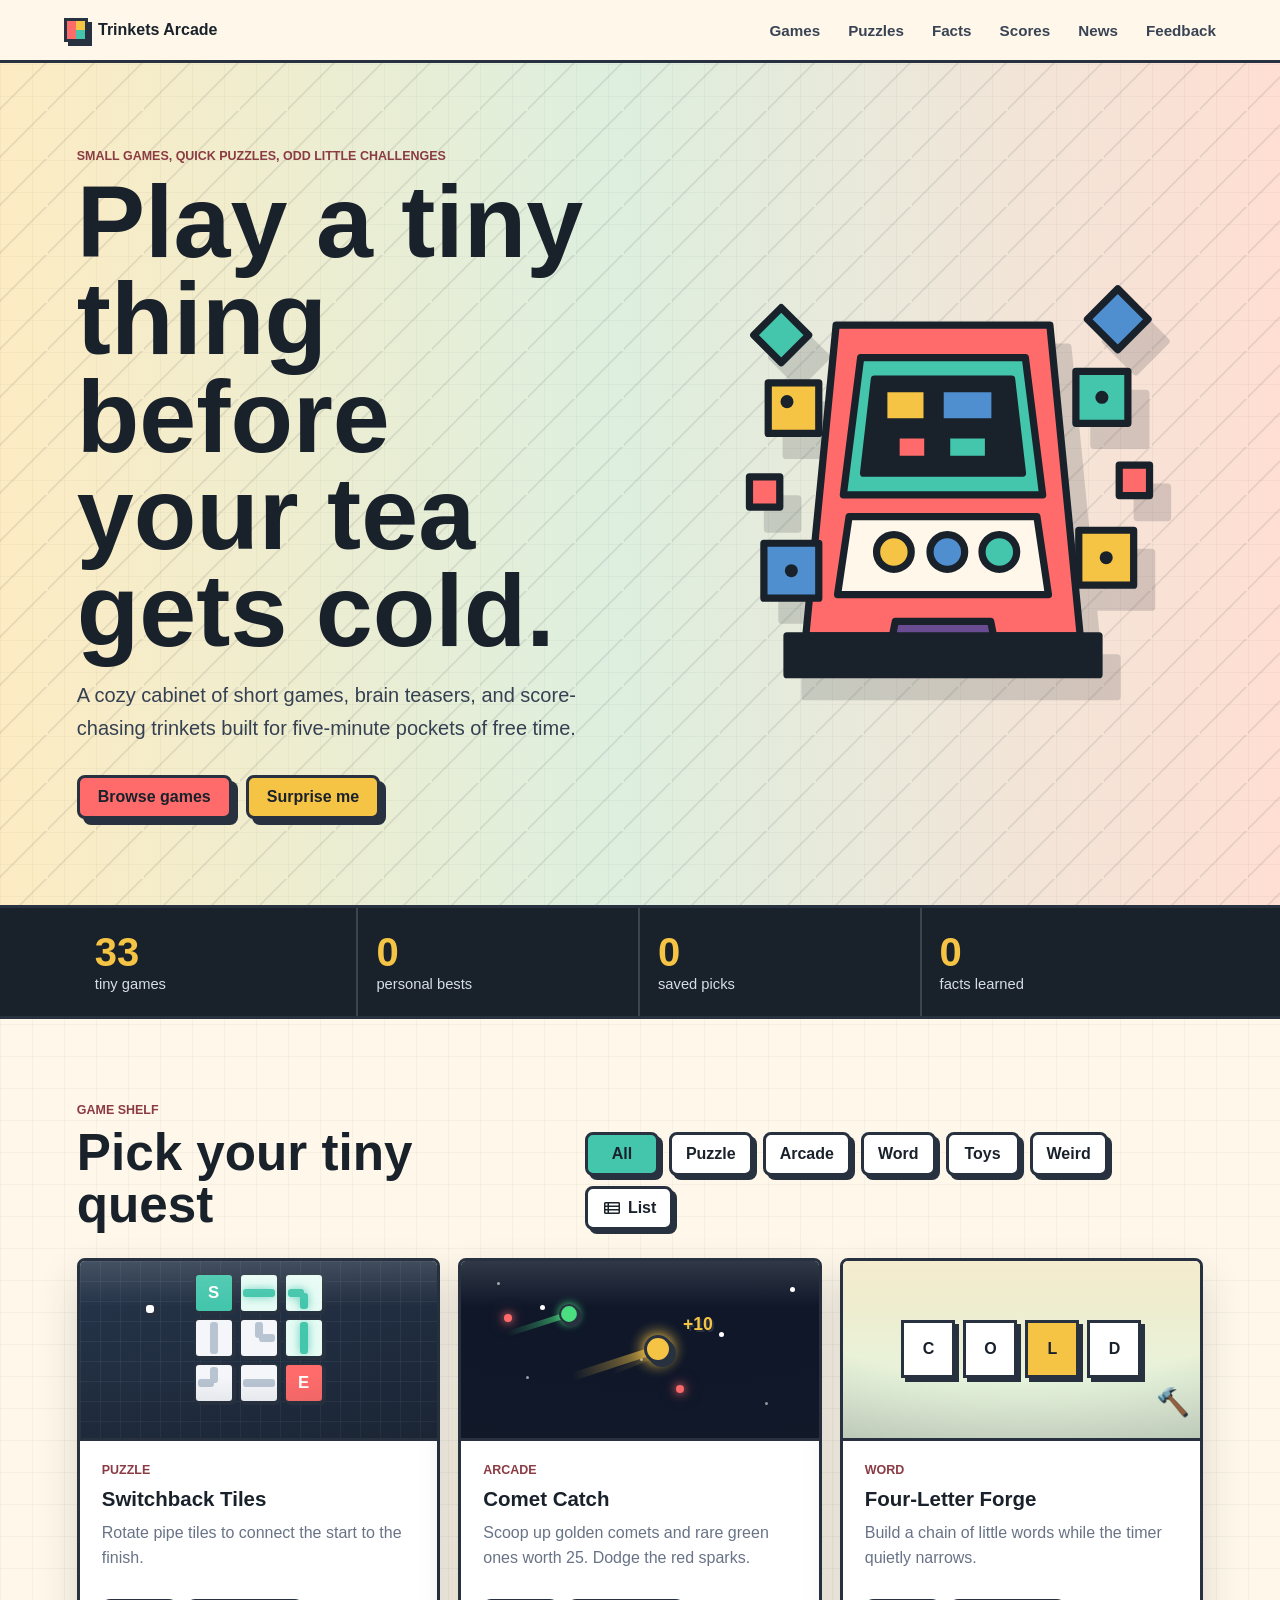
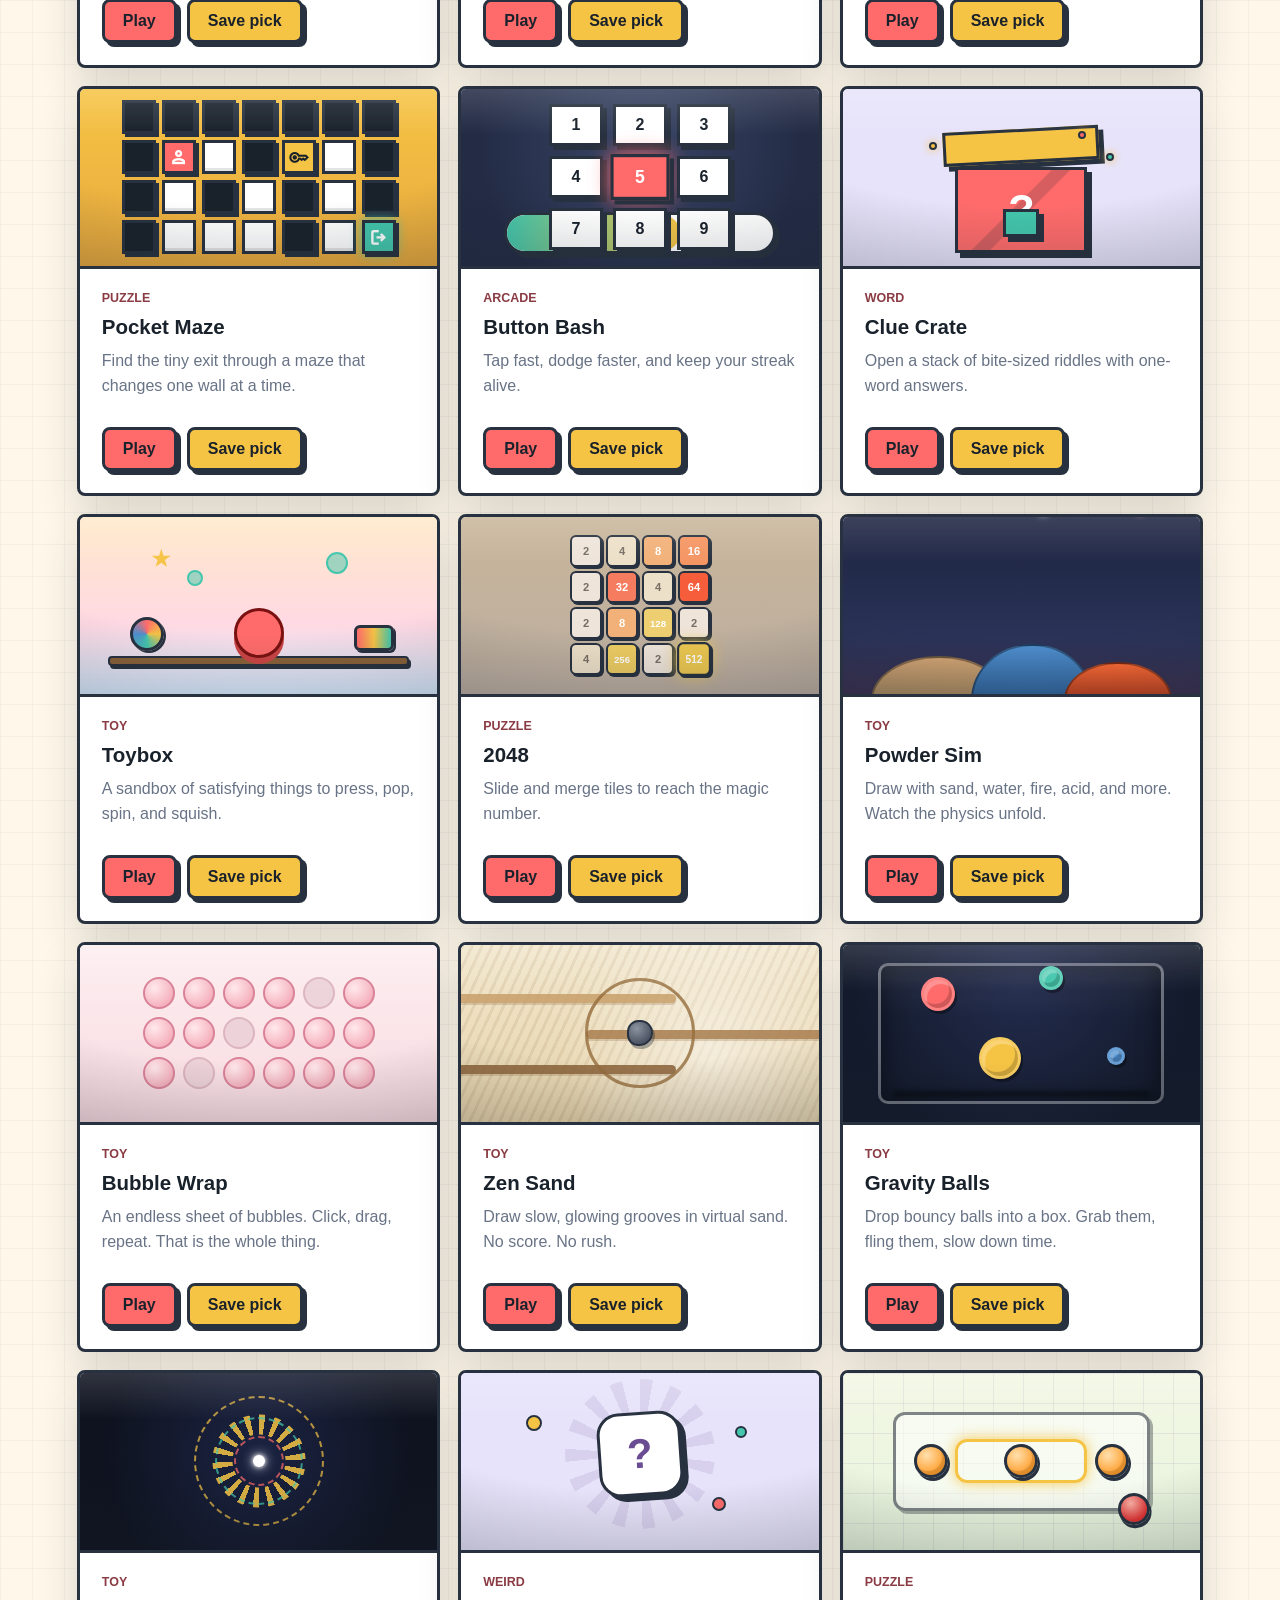
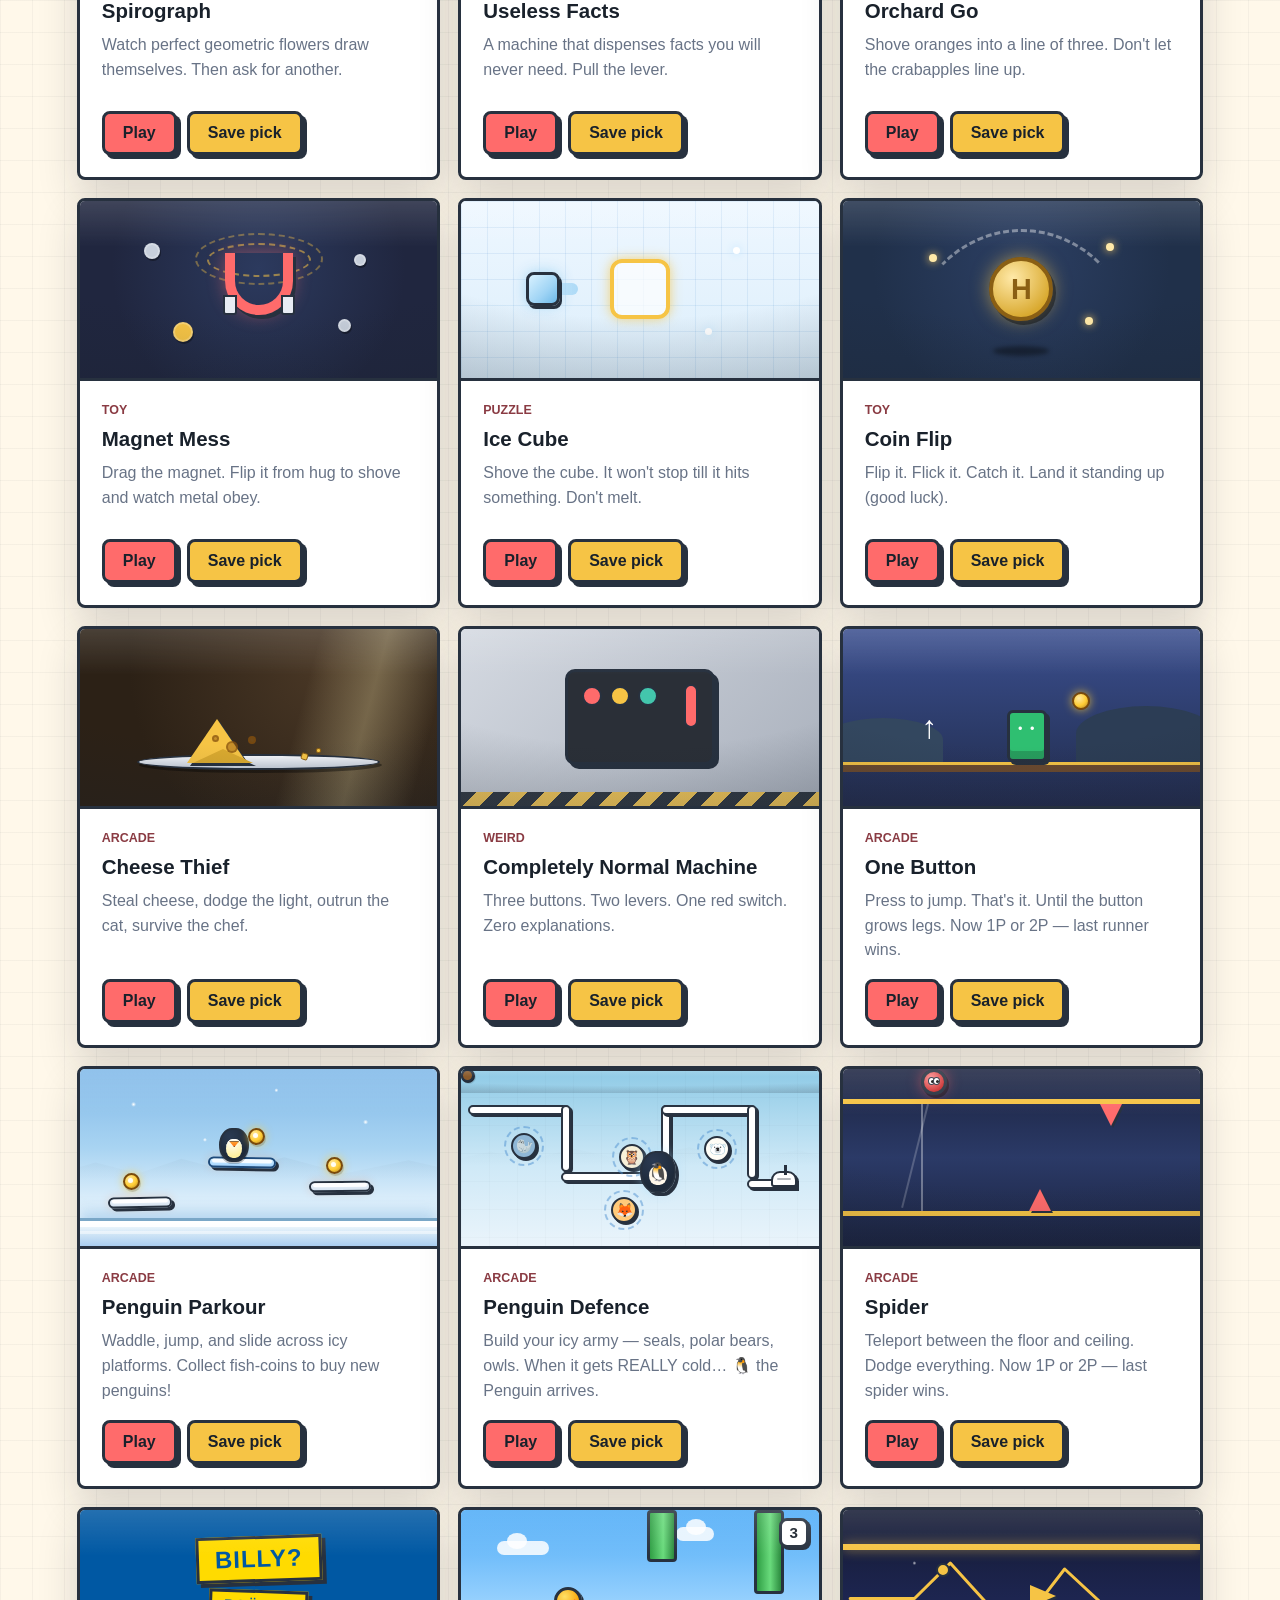
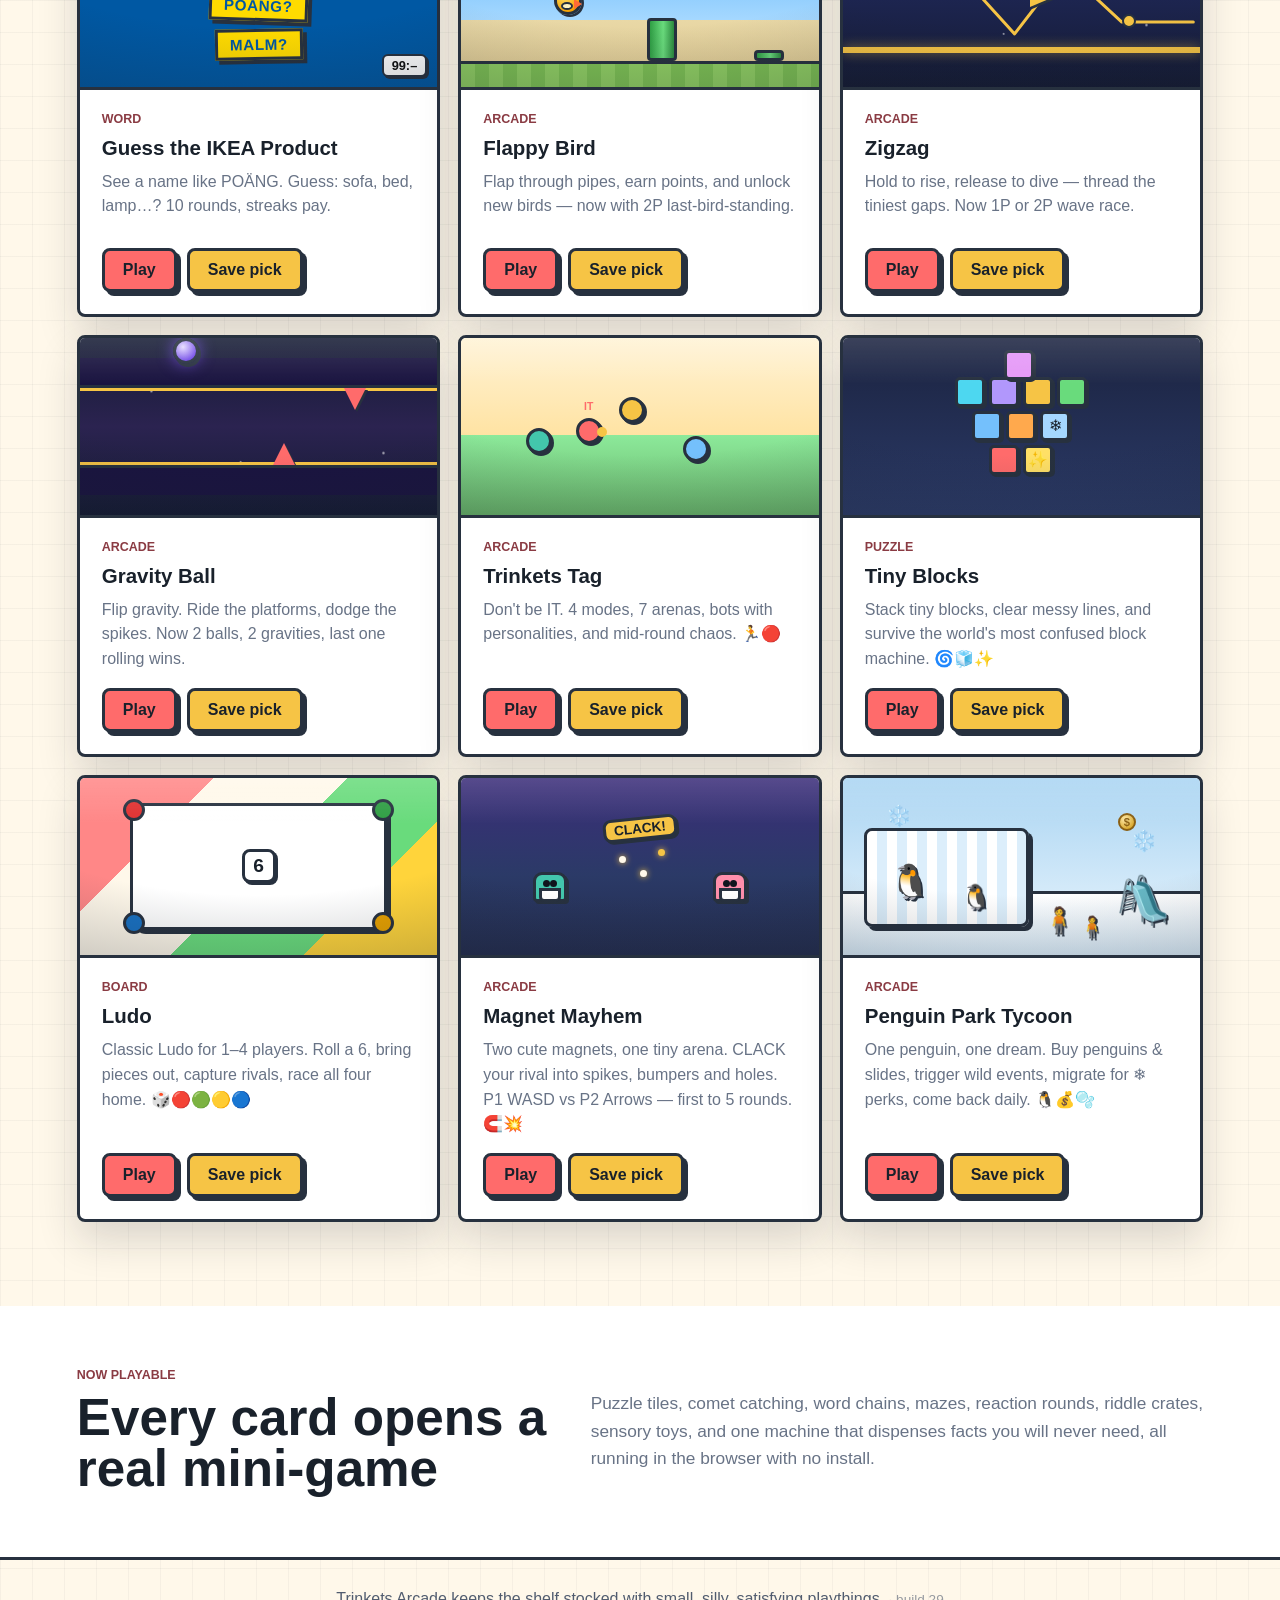
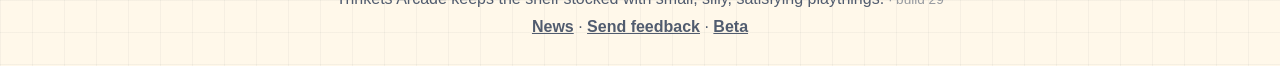
==== embed.html @ 0454d1cf "Leaderboards: online global trial for 5 arcade games via Sheets" ====
<!DOCTYPE html>
<html lang="en">
  <head>
    <meta charset="UTF-8" />
    <meta name="viewport" content="width=device-width, initial-scale=1.0" />
    <title>Trinkets Arcade game</title>
    <meta name="theme-color" content="#fff8ea" />
    <link rel="icon" type="image/svg+xml" href="assets/favicon.svg" />
    <link rel="apple-touch-icon" sizes="180x180" href="assets/apple-touch-icon.png" />
    <link rel="apple-touch-icon" sizes="152x152" href="assets/apple-touch-icon-152x152.png" />
    <link rel="apple-touch-icon" sizes="120x120" href="assets/apple-touch-icon-120x120.png" />
    <meta name="apple-mobile-web-app-capable" content="yes" />
    <meta name="apple-mobile-web-app-title" content="Trinkets Arcade" />
    <meta name="apple-mobile-web-app-status-bar-style" content="default" />
    <meta name="mobile-web-app-capable" content="yes" />
    <meta name="trinkets-build" content="dev" />
    <link rel="stylesheet" href="https://fonts.googleapis.com/css2?family=Material+Symbols+Outlined:opsz,wght,FILL,GRAD@24,400,0,0" />
    <link rel="stylesheet" href="styles.css?v=29" />
    <link rel="stylesheet" href="penguin-tycoon.css?v=29" />
  </head>
  <body class="embed">
    <div class="small-screen-warning" role="alert"><span class="material-symbols-outlined" aria-hidden="true">warning</span> Trinkets Arcade is not supported on very small screens — please enlarge your window or rotate your device.</div>
    <span id="favoriteCount" hidden>0</span>
    <div class="game-modal" id="gameModal" aria-hidden="true">
      <div class="modal-panel" role="dialog" aria-modal="true" aria-labelledby="modalTitle">
        <header class="modal-header">
          <div>
            <p class="eyebrow" id="modalKicker">Mini-game</p>
            <h2 id="modalTitle">Game</h2>
          </div>
          <div class="modal-buttons">
            <button class="feedback-button" id="feedbackButton" type="button" title="Send feedback for this game" aria-label="Send feedback for this game"><span class="material-symbols-outlined">feedback</span></button>
            <button class="embed-button" id="embedButton" type="button" title="Copy embed code" aria-label="Copy embed code"><span class="material-symbols-outlined">code</span></button>
            <button class="close-button" id="closeGame" type="button" aria-label="Close game">x</button>
          </div>
        </header>
        <div class="game-shell" id="gameShell"></div>
      </div>
    </div>
    <div class="embed-caption" id="embedCaption" hidden>
      <span class="embed-stat" id="embedStat"></span>
      <a class="embed-link" href="./" target="_top">Trinkets Arcade</a>
    </div>
    <script src="script.js?v=29"></script>
    <script src="powder.js?v=7"></script>
    <script src="toys.js?v=9"></script>
    <script src="facts.js?v=6"></script>
    <script src="orchard.js?v=4"></script>
    <script src="curios.js?v=6"></script>
    <script src="penguin.js?v=10"></script>
    <script src="penguin-defence.js?v=10"></script>
    <script src="spider.js?v=1"></script>
    <script src="ikea.js?v=1"></script>
    <script src="flappy.js?v=1"></script>
    <script src="zigzag.js?v=1"></script>
    <script src="gravityball.js?v=1"></script>
    <script src="tetris.js?v=1"></script>
    <script src="tag.js?v=1"></script>
    <script src="ludo.js?v=1"></script>
    <script src="magnet-mayhem.js?v=1"></script>
    <script src="tile-engine.js?v=29"></script>
    <script src="penguin-tycoon.js?v=29"></script>
    <script src="leaderboards.js?v=2"></script>
    <script>
      (function bootEmbed() {
        const params = new URLSearchParams(location.search);
        const id = slugToGame(params.get("game") || "");
        if (!id || !showGame(id)) {
          location.replace("./");
          return;
        }
        document.title = document.querySelector("#modalTitle").textContent + " on Trinkets Arcade";
        document.querySelector("#embedCaption").hidden = false;
        const stat = document.querySelector("#embedStat");
        setInterval(() => {
          try {
            stat.textContent = embedStatText(JSON.parse(window.render_game_to_text()));
          } catch (err) {}
        }, 500);
      })();
    </script>
  </body>
</html>
---- styles.css ----
.material-symbols-outlined {
  font-family: 'Material Symbols Outlined';
  font-weight: normal;
  font-style: normal;
  font-size: 24px;
  line-height: 1;
  letter-spacing: normal;
  text-transform: none;
  display: inline-block;
  white-space: nowrap;
  word-wrap: normal;
  direction: ltr;
  font-feature-settings: "liga";
  -webkit-font-smoothing: antialiased;
}

:root {
  color-scheme: light;
  --ink: #19212b;
  --paper: #fff8ea;
  --panel: #ffffff;
  --coral: #ff6b6b;
  --mint: #43c6ac;
  --gold: #f6c445;
  --sky: #4f8fcf;
  --plum: #6a4c93;
  --line: #27313f;
  --muted: #687386;
  --cream: #fbf3e2;
  --shadow: 0 18px 40px rgba(25, 33, 43, 0.16);
}

* {
  box-sizing: border-box;
}

[hidden] {
  display: none !important;
}

html {
  scroll-behavior: smooth;
}

body {
  margin: 0;
  min-width: 320px;
  background:
    linear-gradient(90deg, rgba(25, 33, 43, 0.04) 1px, transparent 1px),
    linear-gradient(rgba(25, 33, 43, 0.04) 1px, transparent 1px),
    var(--paper);
  background-size: 32px 32px;
  color: var(--ink);
  font-family: "Trebuchet MS", "Segoe UI", sans-serif;
}

.small-screen-warning {
  display: none;
  position: fixed;
  top: 0;
  left: 0;
  right: 0;
  z-index: 40;
  align-items: center;
  justify-content: center;
  gap: 8px;
  padding: 10px 14px;
  background: var(--coral);
  color: #fff;
  border-bottom: 3px solid var(--line);
  font-weight: 900;
  font-size: 0.85rem;
  line-height: 1.4;
  text-align: center;
}

.small-screen-warning .material-symbols-outlined {
  font-size: 20px;
  flex: 0 0 auto;
}

@media (max-width: 359px), (max-height: 479px) {
  .small-screen-warning {
    display: flex;
  }
}

button,
a {
  font: inherit;
}

button {
  touch-action: manipulation;
}

input[type="range"] {
  touch-action: pan-y;
}

a {
  color: inherit;
  text-decoration: none;
}

.topbar {
  position: sticky;
  top: 0;
  z-index: 10;
  display: flex;
  align-items: center;
  justify-content: space-between;
  gap: 20px;
  padding: 18px clamp(18px, 5vw, 72px);
  background: rgba(255, 248, 234, 0.9);
  border-bottom: 3px solid var(--line);
  backdrop-filter: blur(12px);
  -webkit-backdrop-filter: blur(12px);
}

.brand,
nav {
  display: flex;
  align-items: center;
}

.brand {
  gap: 10px;
  font-weight: 800;
}

.brand-mark {
  width: 24px;
  height: 24px;
  background:
    linear-gradient(90deg, var(--coral) 0 50%, transparent 50%),
    linear-gradient(var(--gold) 0 50%, var(--mint) 50%);
  border: 3px solid var(--line);
  box-shadow: 4px 4px 0 var(--line);
}

nav {
  gap: clamp(12px, 3vw, 28px);
  color: #394354;
  font-size: 0.95rem;
  font-weight: 700;
}

nav a:hover,
nav a:focus-visible {
  color: var(--coral);
}

main {
  overflow: hidden;
}

.hero {
  display: grid;
  grid-template-columns: minmax(0, 1fr) minmax(280px, 520px);
  align-items: center;
  gap: clamp(24px, 5vw, 72px);
  min-height: calc(100vh - 75px);
  min-height: calc(100dvh - 75px);
  padding: clamp(32px, 7vw, 86px) clamp(18px, 6vw, 88px);
  border-bottom: 3px solid var(--line);
  background:
    linear-gradient(135deg, transparent 0 46%, rgba(25, 33, 43, 0.08) 46% 50%, transparent 50%),
    linear-gradient(90deg, rgba(246, 196, 69, 0.24), rgba(67, 198, 172, 0.18) 48%, rgba(255, 107, 107, 0.18));
  background-size: 48px 48px, auto;
}

.hero-copy {
  max-width: 690px;
}

.eyebrow,
.tag {
  margin: 0 0 10px;
  color: #8a3b43;
  font-size: 0.78rem;
  font-weight: 900;
  text-transform: uppercase;
}

h1,
h2,
h3,
p {
  margin-top: 0;
}

h1 {
  max-width: 780px;
  margin-bottom: 20px;
  font-size: clamp(2.6rem, 8vw, 6.6rem);
  line-height: 0.95;
}

h2 {
  margin-bottom: 0;
  font-size: clamp(2rem, 4vw, 3.6rem);
  line-height: 1;
}

h3 {
  margin-bottom: 10px;
  font-size: 1.28rem;
}

.hero p:not(.eyebrow) {
  max-width: 620px;
  color: #354052;
  font-size: clamp(1rem, 1.7vw, 1.25rem);
  line-height: 1.65;
}

.hero-actions {
  display: flex;
  flex-wrap: wrap;
  align-items: center;
  gap: 14px;
  margin-top: 30px;
}

.primary-button,
.secondary-button,
.icon-button,
.filter,
.save-button,
.play-button,
.close-button,
.game-action,
.choice-button,
.maze-control,
.bash-button,
.pipe-tile {
  display: inline-flex;
  align-items: center;
  justify-content: center;
  min-height: 44px;
  border: 3px solid var(--line);
  border-radius: 8px;
  color: var(--ink);
  font-weight: 900;
  cursor: pointer;
  transition: transform 160ms ease, box-shadow 160ms ease, background 160ms ease;
}

.primary-button,
.secondary-button,
.save-button,
.play-button,
.game-action {
  padding: 0 18px;
}

.primary-button {
  background: var(--coral);
  box-shadow: 6px 6px 0 var(--line);
}

.secondary-button {
  padding: 0 18px;
  background: var(--gold);
  box-shadow: 6px 6px 0 var(--line);
}


.primary-button:hover,
.secondary-button:hover,
.filter:hover,
.save-button:hover,
.play-button:hover,
.close-button:hover,
.game-action:hover,
.choice-button:hover,
.maze-control:hover,
.bash-button:hover,
.pipe-tile:hover {
  transform: translate(-2px, -2px);
}

.primary-button:focus-visible,
.secondary-button:focus-visible,
.icon-button:focus-visible,
.filter:focus-visible,
.save-button:focus-visible,
.play-button:focus-visible,
.close-button:focus-visible,
.game-action:focus-visible,
.choice-button:focus-visible,
.maze-control:focus-visible,
.bash-button:focus-visible,
.pipe-tile:focus-visible,

.game-input:focus-visible {
  outline: 4px solid rgba(79, 143, 207, 0.45);
  outline-offset: 3px;
}

.hero-art {
  width: min(100%, 520px);
  min-height: 280px;
  justify-self: center;
  filter: drop-shadow(18px 22px 0 rgba(25, 33, 43, 0.16));
}

.quick-stats,
.library,
.play-zone,
footer {
  padding-inline: clamp(18px, 6vw, 88px);
}

.quick-stats {
  display: grid;
  grid-template-columns: repeat(4, minmax(0, 1fr));
  gap: 0;
  background: var(--ink);
  color: white;
  border-bottom: 3px solid var(--line);
}

.quick-stats div {
  display: grid;
  gap: 4px;
  padding: 24px 18px;
  border-right: 2px solid rgba(255, 255, 255, 0.16);
}

.quick-stats div:last-child {
  border-right: 0;
}

.quick-stats strong {
  color: var(--gold);
  font-size: clamp(1.6rem, 4vw, 2.5rem);
  line-height: 1;
}

.quick-stats span {
  color: #d7dde8;
  font-size: 0.92rem;
}

.library,
.play-zone {
  padding-top: clamp(46px, 7vw, 84px);
  padding-bottom: clamp(46px, 7vw, 84px);
}

.section-heading {
  display: flex;
  align-items: end;
  justify-content: space-between;
  gap: 24px;
  margin-bottom: 28px;
}

.section-heading.compact {
  align-items: center;
}

.filters {
  display: flex;
  flex-wrap: wrap;
  gap: 10px;
}

.filter {
  min-width: 74px;
  padding: 0 14px;
  background: white;
  box-shadow: 4px 4px 0 var(--line);
}

.filter.active {
  background: var(--mint);
}

.view-toggle .material-symbols-outlined {
  font-size: 20px;
}

.view-toggle .view-toggle-label {
  margin-left: 6px;
}

/* ── Tester panel (beta only, carries data-beta itself) ── */
.tester {
  padding: clamp(28px, 5vw, 48px) clamp(18px, 6vw, 88px);
  background: #efe7fb;
  border-bottom: 3px solid var(--line);
}

.tester h2 {
  margin-bottom: 8px;
}

.tester-sub {
  margin: 4px 0 0;
  color: #354052;
  font-weight: 700;
}

.tester-list {
  display: grid;
  gap: 8px;
  max-width: 720px;
  margin: 16px 0 0;
  padding: 0;
  list-style: none;
}

.tester-row {
  display: flex;
  align-items: center;
  justify-content: space-between;
  gap: 10px;
  padding: 8px 12px;
  background: #fff;
  border: 3px solid var(--line);
  border-radius: 8px;
  box-shadow: 3px 3px 0 var(--line);
  font-weight: 900;
}

.tester-actions {
  display: flex;
  flex-wrap: wrap;
  gap: 12px;
  margin-top: 16px;
}

.tester-play {
  min-height: 36px;
  font-size: 0.85rem;
}

/* ── Beta mode: unreleased stuff (data-beta) is stripped for visitors ── */
.beta-banner {
  display: flex;
  flex-wrap: wrap;
  align-items: center;
  justify-content: center;
  gap: 10px;
  padding: 10px 18px;
  background: var(--plum);
  border-bottom: 3px solid var(--line);
  color: #fff;
  font-weight: 900;
  text-align: center;
}

/* ── Shelf list view ── */
.game-grid.list-view {
  grid-template-columns: 1fr;
}

.game-grid.list-view .game-card {
  grid-template-columns: 132px 1fr;
  grid-template-rows: none;
  min-height: 0;
}

.game-grid.list-view .game-art {
  min-height: 132px;
  border-bottom: none;
  border-right: 3px solid var(--line);
  overflow: hidden;
}

.game-grid.list-view .game-content {
  padding: 14px 16px;
}

.game-grid.list-view .game-content p:not(.tag) {
  display: none;
}

.game-grid {
  display: grid;
  grid-template-columns: repeat(3, minmax(0, 1fr));
  gap: 18px;
}

.game-card {
  display: grid;
  grid-template-rows: 180px 1fr;
  overflow: hidden;
  min-height: 410px;
  background: var(--panel);
  border: 3px solid var(--line);
  border-radius: 8px;
  box-shadow: var(--shadow);
}

.game-card.hidden {
  display: none;
}

.game-art {
  position: relative;
  min-height: 180px;
  border-bottom: 3px solid var(--line);
}

.tile-art {
  display: grid;
  grid-template-columns: repeat(3, 36px);
  grid-template-rows: repeat(3, 36px);
  gap: 3px;
  padding: 12px;
  background: var(--cream);
  justify-content: center;
}

.tile-art span {
  border: 2px solid var(--line);
  border-radius: 5px;
  box-shadow: 2px 2px 0 var(--line);
}

.ta-s { background: var(--gold); animation: tile-sweep 3s ease-in-out infinite; }
.ta-e { background: var(--gold); animation: tile-sweep 3s ease-in-out infinite 1.5s; }
.ta-p { background: white; animation: tile-wave 3s ease-in-out infinite; }
.ta-p:nth-child(2) { animation-delay: 0.2s; }
.ta-p:nth-child(3) { animation-delay: 0.4s; }
.ta-p:nth-child(4) { animation-delay: 0.6s; }
.ta-p:nth-child(5) { animation-delay: 0.8s; }
.ta-p:nth-child(6) { animation-delay: 1s; }
.ta-p:nth-child(7) { animation-delay: 1.2s; }
.ta-p:nth-child(8) { animation-delay: 1.4s; }

.comet-art {
  background: #0f1729;
  overflow: hidden;
}

.comet-star {
  position: absolute;
  width: 5px;
  height: 5px;
  background: white;
  border-radius: 50%;
  animation: twinkle 2s ease-in-out infinite;
}
.comet-star.sm { width: 3px; height: 3px; opacity: 0.6; }
.comet-star:nth-child(2) { animation-delay: 0.4s; animation-duration: 2.5s; }
.comet-star:nth-child(3) { animation-delay: 0.9s; animation-duration: 1.8s; }
.comet-star:nth-child(4) { animation-delay: 1.3s; animation-duration: 3s; }
.comet-star:nth-child(5) { animation-delay: 0.2s; animation-duration: 2.2s; }
.comet-star:nth-child(6) { animation-delay: 1.7s; animation-duration: 2.8s; }
.comet-star:nth-child(7) { animation-delay: 0.6s; animation-duration: 1.6s; }

.comet-spark {
  position: absolute;
  width: 8px;
  height: 8px;
  background: var(--coral);
  border-radius: 50%;
  box-shadow: 0 0 8px var(--coral), 0 0 16px rgba(255, 107, 107, 0.6);
  z-index: 4;
  animation: spark-blink 1.5s ease-in-out infinite;
}
.comet-spark + .comet-spark { animation-delay: 0.7s; }

.comet-glow {
  position: absolute;
  width: 60px;
  height: 60px;
  border-radius: 50%;
  background: radial-gradient(circle, rgba(246, 196, 69, 0.3) 0%, transparent 70%);
  top: 50%;
  left: 55%;
  transform: translate(-50%, -50%);
  z-index: 1;
  animation: glow-pulse 5s ease-in-out infinite;
}

.comet-flyer {
  position: absolute;
  top: 50%;
  left: 55%;
  width: 28px;
  height: 28px;
  transform: translate(-50%, -50%);
  z-index: 3;
}

.comet-body {
  position: absolute;
  width: 28px;
  height: 28px;
  background: var(--gold);
  border: 3px solid var(--line);
  border-radius: 50%;
  top: 50%;
  left: 50%;
  transform: translate(-50%, -50%);
  box-shadow: 4px 4px 0 var(--line), 0 0 12px var(--gold);
}

.comet-trail {
  position: absolute;
  width: 90px;
  height: 8px;
  background: linear-gradient(to left, var(--gold), rgba(246, 196, 69, 0.4), transparent);
  top: 50%;
  right: 50%;
  transform-origin: right center;
  transform: translateY(-50%) rotate(-18deg);
  border-radius: 4px;
  opacity: 0.8;
}

.comet-trail.trail-2 {
  width: 50px;
  height: 5px;
  background: linear-gradient(to left, rgba(246, 196, 69, 0.5), transparent);
  top: calc(50% + 5px);
  right: 50%;
  transform-origin: right center;
  transform: translateY(-50%) rotate(-22deg);
  opacity: 0.5;
}

.word-art {
  display: grid;
  grid-template-columns: repeat(4, 54px);
  place-content: center;
  gap: 8px;
  background: #e7f4dc;
}

.word-art span {
  display: grid;
  place-items: center;
  height: 58px;
  background: white;
  border: 3px solid var(--line);
  box-shadow: 4px 4px 0 var(--line);
  font-weight: 900;
  animation: letter-wave 2.5s ease-in-out infinite;
}
.word-art span:nth-child(1) { animation-delay: 0s; }
.word-art span:nth-child(2) { animation-delay: 0.2s; }
.word-art span:nth-child(3) { animation-delay: 0.4s; }
.word-art span:nth-child(4) { animation-delay: 0.6s; }

.maze-art {
  display: grid;
  grid-template-columns: repeat(7, 34px);
  grid-template-rows: repeat(4, 34px);
  place-content: center;
  gap: 6px;
  background: var(--gold);
}

.maze-art span {
  display: grid;
  place-items: center;
  background: white;
  border: 3px solid var(--line);
  box-shadow: 3px 3px 0 var(--line);
  font-weight: 900;
}

.maze-art .maze-thumb-wall {
  background: var(--ink);
}

.maze-art .maze-thumb-player {
  background: var(--coral);
  color: white;
  font-size: 1.2rem;
  animation: player-pulse 1.5s ease-in-out infinite;
}

.maze-art .maze-thumb-key-cell {
  background: var(--gold);
  color: var(--ink);
  font-size: 1.2rem;
  animation: key-wobble 2s ease-in-out infinite;
}

.maze-art .maze-thumb-exit-cell {
  background: var(--mint);
  color: white;
  font-size: 1.2rem;
}

.maze-thumb-icon {
  font-size: 1.4rem;
  line-height: 1;
  color: white;
  pointer-events: none;
}

.paddle-art {
  display: grid;
  grid-template-columns: repeat(3, 54px);
  place-content: center;
  gap: 10px;
  background: #fde6ed;
}

.paddle-art span {
  display: grid;
  place-items: center;
  height: 42px;
  background: white;
  border: 3px solid var(--line);
  box-shadow: 4px 4px 0 var(--line);
  font-weight: 900;
  animation: btn-light 3s ease-in-out infinite;
}
.paddle-art span:nth-child(1) { animation-delay: 0s; }
.paddle-art span:nth-child(2) { animation-delay: 0.3s; }
.paddle-art span:nth-child(3) { animation-delay: 0.6s; }
.paddle-art span:nth-child(4) { animation-delay: 0.9s; }
.paddle-art span:nth-child(5) { animation-delay: 1.2s; }
.paddle-art span:nth-child(6) { animation-delay: 1.5s; }
.paddle-art span:nth-child(7) { animation-delay: 1.8s; }
.paddle-art span:nth-child(8) { animation-delay: 2.1s; }
.paddle-art span:nth-child(9) { animation-delay: 2.4s; }

.clue-art {
  display: grid;
  place-items: center;
  background: #e7e3fa;
}

.clue-art span {
  position: absolute;
  border: 3px solid var(--line);
  box-shadow: 5px 5px 0 var(--line);
}

.clue-art .crate-lid {
  width: 156px;
  height: 34px;
  top: 44px;
  background: var(--gold);
  transform: rotate(-3deg);
  transform-origin: left center;
  animation: lid-bob 3s ease-in-out infinite;
}

.clue-art .crate-body {
  display: grid;
  place-items: center;
  width: 132px;
  height: 86px;
  top: 78px;
  background:
    linear-gradient(135deg, transparent 0 45%, rgba(25, 33, 43, 0.18) 46% 54%, transparent 55%),
    var(--coral);
  color: white;
  font-size: 2.7rem;
  font-weight: 900;
  animation: crate-glow 3s ease-in-out infinite;
}

.clue-art .crate-lock {
  width: 36px;
  height: 28px;
  top: 120px;
  background: var(--mint);
  animation: lock-wiggle 2s ease-in-out infinite;
}

.game-content {
  display: flex;
  flex-direction: column;
  padding: 22px;
}

.game-content p:not(.tag) {
  color: var(--muted);
  line-height: 1.55;
}

.card-actions {
  display: flex;
  flex-wrap: wrap;
  gap: 10px;
  margin-top: auto;
}

.play-button {
  background: var(--coral);
  box-shadow: 4px 4px 0 var(--line);
}

.save-button {
  background: var(--gold);
  box-shadow: 4px 4px 0 var(--line);
}

.save-button.saved {
  background: var(--mint);
}

.play-zone {
  background: #f2efe8;
  border-top: 3px solid var(--line);
  border-bottom: 3px solid var(--line);
}

.how-to-play {
  display: grid;
  grid-template-columns: minmax(0, 0.8fr) minmax(260px, 1fr);
  gap: 24px;
  align-items: center;
  padding: clamp(34px, 6vw, 62px) clamp(18px, 6vw, 88px);
  background: white;
  border-bottom: 3px solid var(--line);
}

.how-to-play p:last-child {
  margin: 0;
  color: var(--muted);
  font-size: 1.08rem;
  line-height: 1.6;
}

body.modal-open {
  overflow: hidden;
}

.game-modal {
  position: fixed;
  inset: 0;
  z-index: 20;
  display: none;
  align-items: stretch;
  justify-content: stretch;
  padding: 0;
  background: rgba(25, 33, 43, 0.72);
}

.game-modal.open {
  display: flex;
}

.modal-panel {
  width: 100%;
  max-width: 100%;
  height: 100vh;
  height: 100dvh;
  max-height: 100vh;
  max-height: 100dvh;
  overflow: auto;
  overscroll-behavior: contain;
  background: var(--paper);
  border: 0;
  border-radius: 0;
  box-shadow: none;
}

.modal-header {
  position: sticky;
  top: 0;
  z-index: 5;
  display: flex;
  justify-content: space-between;
  gap: 20px;
  padding: 22px;
  background: white;
  border-bottom: 3px solid var(--line);
}

.modal-header h2 {
  font-size: clamp(1.8rem, 4vw, 3rem);
}

.close-button {
  flex: 0 0 auto;
  width: 44px;
  height: 44px;
  background: var(--gold);
  box-shadow: 4px 4px 0 var(--line);
  text-transform: uppercase;
}

.modal-buttons {
  display: flex;
  gap: 10px;
  align-items: flex-start;
  flex: 0 0 auto;
}

.embed-button {
  display: inline-flex;
  align-items: center;
  justify-content: center;
  flex: 0 0 auto;
  width: 44px;
  height: 44px;
  background: var(--mint);
  border: 3px solid var(--line);
  border-radius: 8px;
  box-shadow: 4px 4px 0 var(--line);
  color: var(--ink);
  font-weight: 900;
  cursor: pointer;
  transition: transform 160ms ease, box-shadow 160ms ease;
}

.embed-button:hover {
  transform: translate(-2px, -2px);
}

.embed-button .material-symbols-outlined {
  font-size: 22px;
}

.feedback-button {
  display: inline-flex;
  align-items: center;
  justify-content: center;
  flex: 0 0 auto;
  width: 44px;
  height: 44px;
  background: var(--sky);
  border: 3px solid var(--line);
  border-radius: 8px;
  box-shadow: 4px 4px 0 var(--line);
  color: #fff;
  font-weight: 900;
  cursor: pointer;
  transition: transform 160ms ease, box-shadow 160ms ease;
}

.feedback-button:hover {
  transform: translate(-2px, -2px);
}

.feedback-button .material-symbols-outlined {
  font-size: 22px;
}

/* In-game feedback popup (attached to .modal-panel, not .game-layout) */
.fb-popup {
  position: absolute;
  inset: 0;
  z-index: 6;
  display: grid;
  place-items: center;
  padding: 16px;
  background: rgba(25, 33, 43, 0.6);
}

.fb-popup[hidden] {
  display: none !important;
}

.fb-popup-card {
  width: min(480px, 100%);
  max-height: 100%;
  overflow: auto;
  display: grid;
  gap: 12px;
  padding: 20px;
  background: var(--paper);
  border: 3px solid var(--line);
  border-radius: 12px;
  box-shadow: 8px 8px 0 rgba(0, 0, 0, 0.35);
}

.fb-popup-head {
  display: flex;
  align-items: flex-start;
  justify-content: space-between;
  gap: 12px;
}

.fb-popup-head h3 {
  margin: 4px 0 0;
  font-size: 1.4rem;
  line-height: 1.2;
}

.fb-popup-head .eyebrow {
  margin: 0;
}

.fb-popup-x {
  flex: 0 0 auto;
  width: 36px;
  height: 36px;
  background: var(--gold);
  border: 3px solid var(--line);
  border-radius: 8px;
  box-shadow: 3px 3px 0 var(--line);
  font-weight: 900;
  cursor: pointer;
  font-size: 1rem;
  line-height: 1;
}

.fb-popup-x:hover {
  transform: translate(-1px, -1px);
}

.fb-popup-label {
  display: grid;
  gap: 6px;
  font-size: 0.9rem;
  font-weight: 900;
}

.fb-popup-msg {
  min-height: 1.2em;
  margin: 0;
  font-size: 0.85rem;
  font-weight: 800;
  color: #394354;
}

body.embed {
  min-width: 0;
  background: var(--paper);
}

.embed .game-modal {
  position: static;
  display: block;
  padding: 0;
  background: transparent;
}

.embed .modal-panel {
  width: 100%;
  max-width: 100%;
  height: auto;
  min-height: 100dvh;
  max-height: none;
  margin: 0;
  border: 0;
  border-radius: 0;
  box-shadow: none;
}

.embed .close-button {
  display: none;
}

.embed-caption {
  position: fixed;
  left: 50%;
  bottom: 10px;
  transform: translateX(-50%);
  display: flex;
  gap: 10px;
  align-items: center;
  max-width: calc(100vw - 20px);
  padding: 8px 14px;
  overflow: hidden;
  background: var(--ink);
  border-radius: 999px;
  color: #fff;
  font-size: 0.8rem;
  font-weight: 800;
  white-space: nowrap;
  z-index: 30;
  pointer-events: none;
}

.embed-caption .embed-link {
  pointer-events: auto;
  color: var(--gold);
  text-decoration: underline;
}

.embed-stat:empty {
  display: none;
}

.mag-canvas,
.cheese-canvas {
  display: block;
  width: min(100%, 720px);
  aspect-ratio: 3 / 2;
  margin: 0 auto;
  border: 3px solid var(--line);
  border-radius: 12px;
  box-shadow: 8px 8px 0 var(--line);
  cursor: pointer;
  touch-action: none;
}

.mag-canvas {
  background: #20263f;
}

.cheese-canvas {
  background: #4a3524;
  cursor: grab;
}

.coin-canvas {
  display: block;
  width: min(100%, 720px, calc((100dvh - 420px) * 12 / 7));
  aspect-ratio: 12 / 7;
  margin: 0 auto;
  border: 3px solid var(--line);
  border-radius: 12px;
  background: #20304a;
  box-shadow: 8px 8px 0 var(--line);
  cursor: pointer;
  touch-action: none;
}

.coin-stats {
  display: grid;
  grid-template-columns: repeat(auto-fit, minmax(90px, 1fr));
  gap: 10px;
  padding: 14px;
}

.coin-stat {
  display: grid;
  gap: 2px;
  text-align: center;
}

.coin-stat strong {
  font-size: 1.2rem;
}

.coin-stat span {
  color: var(--muted);
  font-size: 0.75rem;
  font-weight: 800;
}

.ice-grid {
  position: relative;
  display: grid;
  grid-template-columns: repeat(6, minmax(0, 1fr));
  gap: 6px;
  width: min(100%, 360px, calc(100dvh - 560px));
  margin: 0 auto;
  touch-action: none;
  user-select: none;
  -webkit-user-select: none;
}

.ice-ghost {
  position: absolute;
  z-index: 2;
  display: grid;
  place-items: center;
  pointer-events: none;
}

.ice-cell {
  display: grid;
  place-items: center;
  aspect-ratio: 1;
  border-radius: 10px;
}

.ice-cell.f {
  background: #fffdf6;
  border: 2px solid rgba(39, 49, 63, 0.14);
}

.ice-cell.w {
  background: var(--ink);
}

.ice-cell.t {
  background: #fff8ea;
  border: 3px solid var(--gold);
  box-shadow: 0 0 10px rgba(246, 196, 69, 0.6);
}

.ice-cube {
  width: 72%;
  height: 72%;
  border-radius: 10px;
  background: linear-gradient(135deg, #d8f1ff 0%, #9fd4f5 60%, #6cb8e8 100%);
  border: 3px solid var(--line);
  transition: transform 0.15s ease;
}

.ice-cube.landed {
  box-shadow: 0 0 0 3px var(--gold), 0 0 16px var(--gold);
}

.nm-panel {
  display: grid;
  gap: 12px;
  padding: 16px;
  background: linear-gradient(135deg, #d4d9e1 0%, #a9b0bc 100%);
  border: 3px solid var(--line);
  border-radius: 12px;
  box-shadow: 6px 6px 0 var(--line);
}

.nm-readout {
  min-height: 52px;
  display: grid;
  place-items: center;
  padding: 8px 12px;
  background: #101418;
  border: 3px solid var(--line);
  border-radius: 8px;
  color: #7dff9a;
  font-family: monospace;
  font-size: 0.95rem;
  font-weight: 700;
  text-align: center;
}

.nm-readout.error {
  color: #ff8080;
}

.nm-meter {
  height: 22px;
  background: #2a2f37;
  border: 3px solid var(--line);
  border-radius: 99px;
  overflow: hidden;
}

.nm-meter-fill {
  height: 100%;
  width: 12%;
  background: linear-gradient(90deg, var(--gold), var(--coral));
  transition: width 0.3s ease;
}

.nm-controls {
  display: grid;
  grid-template-columns: repeat(6, 1fr);
  gap: 10px;
  align-items: center;
}

.nm-btn {
  aspect-ratio: 1;
  border-radius: 50%;
  border: 3px solid var(--line);
  box-shadow: 0 5px 0 rgba(25, 33, 43, 0.55);
  font-size: 1.2rem;
  font-weight: 900;
  cursor: pointer;
  transition: transform 0.08s, box-shadow 0.08s;
}

.nb-a { background: var(--coral); color: #fff; }
.nb-b { background: var(--gold); color: var(--ink); }
.nb-c { background: var(--sky); color: #fff; }

.nm-btn.pressed {
  transform: translateY(4px);
  box-shadow: 0 1px 0 rgba(25, 33, 43, 0.55);
}

.nm-lever {
  grid-row: span 1;
  height: 64px;
  border-radius: 10px;
  border: 3px solid var(--line);
  background: linear-gradient(180deg, #8b93a1 0 50%, #565d68 50% 100%);
  color: #fff;
  font-weight: 900;
  cursor: pointer;
  box-shadow: 0 5px 0 rgba(25, 33, 43, 0.55);
  transition: transform 0.08s, box-shadow 0.08s;
}

.nm-lever.up {
  background: linear-gradient(180deg, #565d68 0 50%, var(--mint) 50% 100%);
  transform: translateY(3px);
  box-shadow: 0 2px 0 rgba(25, 33, 43, 0.55);
}

.nm-switch {
  aspect-ratio: 1;
  border-radius: 12px;
  border: 3px solid var(--line);
  background: radial-gradient(circle at 35% 30%, #ff9a9a, #d62828 70%);
  color: #fff;
  font-size: 1.6rem;
  font-weight: 900;
  cursor: pointer;
  box-shadow: 0 5px 0 #7a1010;
  transition: transform 0.08s, box-shadow 0.08s;
}

.nm-switch:active {
  transform: translateY(4px);
  box-shadow: 0 1px 0 #7a1010;
}

.nm-topline {
  display: flex;
  justify-content: space-between;
  gap: 10px;
  font-size: 0.85rem;
  font-weight: 800;
  color: #2b3547;
}

.magnet-art {
  position: relative;
  background: #20263f;
  overflow: hidden;
}

.magnet-thumb {
  position: absolute;
  left: calc(50% - 21px);
  top: calc(50% - 21px);
  width: 42px;
  height: 42px;
  border-radius: 50%;
  border: 3px solid rgba(255, 255, 255, 0.2);
  animation: magnet-wiggle 2.4s ease-in-out infinite;
}

.magnet-red {
  background: var(--coral);
}

.magnet-dot {
  position: absolute;
  border-radius: 50%;
  background: #c7cfdb;
  border: 2px solid rgba(255, 255, 255, 0.25);
}

.md1 { width: 16px; height: 16px; left: 18%; top: 24%; animation: magnet-orbit 3s ease-in-out infinite; }
.md2 { width: 12px; height: 12px; right: 20%; top: 30%; animation: magnet-orbit 3s ease-in-out infinite 0.7s; }
.md3 { width: 20px; height: 20px; left: 26%; bottom: 20%; background: var(--gold); animation: magnet-orbit 3s ease-in-out infinite 1.3s; }
.md4 { width: 13px; height: 13px; right: 24%; bottom: 26%; animation: magnet-orbit 3s ease-in-out infinite 1.9s; }

@keyframes magnet-wiggle {
  0%, 100% { transform: rotate(-8deg); }
  50% { transform: rotate(8deg); }
}

@keyframes magnet-orbit {
  0%, 100% { transform: translate(0, 0); }
  50% { transform: translate(10px, -12px); }
}

.ice-art {
  position: relative;
  background: #dceefb;
  overflow: hidden;
}

.ice-target {
  position: absolute;
  left: calc(50% - 30px);
  top: calc(50% - 30px);
  width: 60px;
  height: 60px;
  border-radius: 12px;
  border: 4px solid var(--gold);
  box-shadow: 0 0 12px rgba(246, 196, 69, 0.7);
}

.ice-cube-thumb {
  position: absolute;
  left: 18%;
  top: calc(50% - 17px);
  width: 34px;
  height: 34px;
  border-radius: 8px;
  background: linear-gradient(135deg, #d8f1ff 0%, #9fd4f5 60%, #6cb8e8 100%);
  border: 3px solid var(--line);
  animation: ice-slide 2.8s ease-in-out infinite;
}

@keyframes ice-slide {
  0%, 100% { transform: translateX(0); }
  50% { transform: translateX(46px); }
}

.coin-art {
  display: grid;
  place-items: center;
  background: #20304a;
}

.coin-thumb {
  display: grid;
  place-items: center;
  width: 64px;
  height: 64px;
  border-radius: 50%;
  background: radial-gradient(circle at 35% 30%, #ffe9a8, #d9a92f 75%);
  border: 4px solid #8a5f14;
  color: #8a5f14;
  font-size: 1.8rem;
  font-weight: 900;
  animation: coin-flip 1.6s ease-in-out infinite;
}

@keyframes coin-flip {
  0%, 100% { transform: scaleX(1); }
  50% { transform: scaleX(0.15); }
}

.cheese-art {
  position: relative;
  background: #2c2116;
  overflow: hidden;
}

.cheese-wedge {
  position: absolute;
  left: 30%;
  bottom: 24%;
  width: 0;
  height: 0;
  border-left: 30px solid transparent;
  border-right: 30px solid transparent;
  border-bottom: 44px solid var(--gold);
  filter: drop-shadow(3px 3px 0 var(--line));
  animation: cheese-bob 2.2s ease-in-out infinite;
}

.cheese-beam {
  position: absolute;
  right: 0;
  top: 0;
  width: 45%;
  height: 140%;
  background: linear-gradient(105deg, transparent 20%, rgba(255, 240, 180, 0.28) 50%, transparent 80%);
  animation: beam-sweep 3.4s ease-in-out infinite;
}

@keyframes cheese-bob {
  0%, 100% { transform: translateY(0) rotate(-4deg); }
  50% { transform: translateY(-8px) rotate(4deg); }
}

@keyframes beam-sweep {
  0%, 100% { transform: translateX(18px); }
  50% { transform: translateX(-18px); }
}

.machine-art {
  display: grid;
  place-items: center;
  background: linear-gradient(135deg, #d4d9e1 0%, #a9b0bc 100%);
}

.machine-panel-thumb {
  position: relative;
  width: 150px;
  height: 96px;
  background: #2a2f37;
  border: 3px solid var(--line);
  border-radius: 10px;
  box-shadow: 4px 4px 0 var(--line);
}

.machine-dot {
  position: absolute;
  top: 14px;
  width: 20px;
  height: 20px;
  border-radius: 50%;
  border: 2px solid var(--line);
}

.machine-dot.m1 { left: 14px; background: var(--coral); animation: machine-blink 1.8s ease-in-out infinite; }
.machine-dot.m2 { left: 42px; background: var(--gold); animation: machine-blink 1.8s ease-in-out infinite 0.6s; }
.machine-dot.m3 { left: 70px; background: var(--mint); animation: machine-blink 1.8s ease-in-out infinite 1.2s; }

.machine-lever {
  position: absolute;
  right: 14px;
  top: 12px;
  width: 14px;
  height: 44px;
  background: var(--coral);
  border: 2px solid var(--line);
  border-radius: 7px;
  transform-origin: bottom center;
  animation: lever-rock 2.4s ease-in-out infinite;
}

@keyframes machine-blink {
  0%, 100% { opacity: 1; }
  50% { opacity: 0.35; }
}

@keyframes lever-rock {
  0%, 100% { transform: rotate(-14deg); }
  50% { transform: rotate(14deg); }
}

.one-canvas {
  display: block;
  width: min(100%, 720px, calc((100dvh - 420px) * 3 / 2));
  aspect-ratio: 3 / 2;
  margin: 0 auto;
  border: 3px solid var(--line);
  border-radius: 12px;
  box-shadow: 8px 8px 0 var(--line);
  cursor: pointer;
  touch-action: none;
  background: #2b3a67;
}

.one-press {
  width: 100%;
  min-height: 64px;
  font-size: 1.4rem;
  background: var(--gold);
}

.one-decoy {
  min-height: 48px;
  padding: 0 16px;
  font-size: 1rem;
  background: var(--gold);
  opacity: 0.85;
}

.tshake {
  animation: tshake 0.3s linear infinite;
}

@keyframes tshake {
  0% { transform: translate(0, 0); }
  25% { transform: translate(-2px, 1px); }
  50% { transform: translate(2px, -1px); }
  75% { transform: translate(-1px, -2px); }
  100% { transform: translate(1px, 2px); }
}

.one-art {
  position: relative;
  background: #2b3a67;
  overflow: hidden;
}

.one-floor {
  position: absolute;
  left: 0;
  right: 0;
  bottom: 34px;
  height: 10px;
  background: #6b4a2f;
  border-top: 3px solid var(--gold);
}

.one-block {
  position: absolute;
  left: 46%;
  bottom: 44px;
  width: 40px;
  height: 52px;
  background: #2fbf71;
  border: 3px solid var(--line);
  border-radius: 6px;
}

.one-arrow {
  position: absolute;
  left: 22%;
  bottom: 60px;
  color: #fff;
  font-size: 2rem;
  font-weight: 900;
  animation: one-hop 1.2s ease-in-out infinite;
}

@keyframes one-hop {
  0%, 100% { transform: translateY(0); }
  50% { transform: translateY(-18px); }
}

.spider-canvas {
  display: block;
  width: min(100%, 720px, calc((100dvh - 460px) * 3 / 2));
  aspect-ratio: 3 / 2;
  margin: 0 auto;
  border: 3px solid var(--line);
  border-radius: 12px;
  box-shadow: 8px 8px 0 var(--line);
  cursor: pointer;
  touch-action: none;
  background: #1b2340;
}

.spider-art {
  position: relative;
  background: linear-gradient(180deg, #1b2340 0%, #2b3a67 50%, #1b2340 100%);
  overflow: hidden;
}

.spider-art-floor,
.spider-art-ceil {
  position: absolute;
  left: 0;
  right: 0;
  height: 5px;
  background: var(--gold);
}

.spider-art-floor { bottom: 30px; }
.spider-art-ceil { top: 30px; }

.spider-art-spider {
  position: absolute;
  left: 22%;
  width: 26px;
  height: 26px;
  border-radius: 50%;
  background: radial-gradient(circle at 35% 30%, #ff8f8f, #e14b4b 75%);
  border: 3px solid var(--line);
  animation: spider-swap 1.8s ease-in-out infinite;
}

.spider-art-spike {
  position: absolute;
  width: 0;
  height: 0;
  border-left: 11px solid transparent;
  border-right: 11px solid transparent;
}

.spider-art-spike.up {
  bottom: 35px;
  border-bottom: 22px solid var(--coral);
  filter: drop-shadow(2px 2px 0 var(--line));
}

.spider-art-spike.down {
  top: 35px;
  border-top: 22px solid var(--coral);
  filter: drop-shadow(2px 2px 0 var(--line));
}

.spider-art-spike.s1 { left: 52%; }
.spider-art-spike.s2 { left: 72%; }

@keyframes spider-swap {
  0%, 100% { bottom: 38px; top: auto; }
  50% { top: 38px; bottom: auto; }
}

.flappy-canvas {
  display: block;
  width: min(100%, 720px, calc((100dvh - 460px) * 3 / 2));
  aspect-ratio: 3 / 2;
  margin: 0 auto;
  border: 3px solid var(--line);
  border-radius: 12px;
  box-shadow: 8px 8px 0 var(--line);
  cursor: pointer;
  touch-action: none;
  background: #4dabf7;
}

.flappy-art {
  position: relative;
  background: linear-gradient(180deg, #4dabf7 0%, #a5d8ff 62%, #e9d8a6 62%, #dfc98f 100%);
  overflow: hidden;
}

.flappy-art-pipe {
  position: absolute;
  width: 30px;
  background: linear-gradient(90deg, #2f9e44 0%, #69db7c 55%, #2b8a3e 100%);
  border: 3px solid var(--line);
  border-radius: 4px;
}

.flappy-art-pipe.top.p1 { left: 52%; top: 0; height: 52px; }
.flappy-art-pipe.bottom.p1 { left: 52%; top: 108px; bottom: 26px; height: auto; }
.flappy-art-pipe.top.p2 { left: 82%; top: 0; height: 84px; }
.flappy-art-pipe.bottom.p2 { left: 82%; top: 140px; bottom: 26px; height: auto; }

.flappy-art-bird {
  position: absolute;
  left: 26%;
  top: 44%;
  width: 28px;
  height: 28px;
  border-radius: 50%;
  background: radial-gradient(circle at 35% 30%, #ffe066, #f59f00 75%);
  border: 3px solid var(--line);
  box-shadow: 2px 2px 0 var(--line);
  animation: flappy-bob 1.4s ease-in-out infinite;
  z-index: 3;
}

.flappy-art-bird::after {
  content: "";
  position: absolute;
  right: -3px;
  top: 9px;
  border-left: 8px solid #ff6b35;
  border-top: 5px solid transparent;
  border-bottom: 5px solid transparent;
}

.flappy-wing {
  position: absolute;
  left: 4px;
  top: 12px;
  width: 12px;
  height: 8px;
  background: #fff3bf;
  border: 2px solid var(--line);
  border-radius: 50%;
  animation: flappy-wing 0.5s ease-in-out infinite alternate;
}

@keyframes flappy-wing {
  from { transform: rotate(-12deg) scaleY(1); }
  to { transform: rotate(14deg) scaleY(0.6); }
}

.flappy-art-cloud {
  position: absolute;
  height: 14px;
  border-radius: 999px;
  background: rgba(255, 255, 255, 0.85);
  animation: flappy-cloud 7s linear infinite;
}
.flappy-art-cloud.c1 { width: 52px; left: 10%; top: 18%; }
.flappy-art-cloud.c2 { width: 38px; left: 60%; top: 10%; animation-delay: 2.5s; }
.flappy-art-cloud::after {
  content: "";
  position: absolute;
  left: 10px;
  top: -8px;
  width: 20px;
  height: 16px;
  border-radius: 50%;
  background: rgba(255, 255, 255, 0.85);
}
@keyframes flappy-cloud {
  from { transform: translateX(0); }
  to { transform: translateX(-70px); }
}
.flappy-art-ground {
  position: absolute;
  left: 0;
  right: 0;
  bottom: 0;
  height: 26px;
  background: repeating-linear-gradient(90deg, #8fce62 0 14px, #7cbf53 14px 28px);
  border-top: 3px solid var(--line);
}
.flappy-art-score {
  position: absolute;
  right: 10px;
  top: 8px;
  min-width: 30px;
  height: 30px;
  display: grid;
  place-items: center;
  padding: 0 6px;
  background: white;
  border: 3px solid var(--line);
  border-radius: 8px;
  box-shadow: 2px 2px 0 var(--line);
  font-weight: 900;
  font-size: 0.95rem;
  z-index: 4;
}

@keyframes flappy-bob {
  0%, 100% { transform: translateY(0); }
  50% { transform: translateY(-12px); }
}

.zigzag-canvas {
  display: block;
  width: min(100%, 720px, calc((100dvh - 460px) * 3 / 2));
  aspect-ratio: 3 / 2;
  margin: 0 auto;
  border: 3px solid var(--line);
  border-radius: 12px;
  box-shadow: 8px 8px 0 var(--line);
  cursor: pointer;
  touch-action: none;
  background: #141a33;
}

.zigzag-art {
  position: relative;
  background: linear-gradient(180deg, #141a33 0%, #1d2550 50%, #141a33 100%);
  overflow: hidden;
}

.zigzag-art-wall {
  position: absolute;
  left: 0;
  right: 0;
  height: 6px;
  background: var(--gold);
  box-shadow: 0 0 12px rgba(246,196,69,0.55);
}

.zigzag-art-wall.top { top: 34px; }

.zigzag-art-wall.bottom { bottom: 34px; }

.zigzag-art-trail {
  position: absolute;
  inset: 0;
  width: 100%;
  height: 100%;
}

.zigzag-art-trail polyline {
  fill: none;
  stroke: var(--gold);
  stroke-width: 3;
  stroke-linejoin: round;
  stroke-linecap: round;
  vector-effect: non-scaling-stroke;
}

.zigzag-art-plane {
  position: absolute;
  left: calc(56% - 13px);
  top: calc(49% - 11px);
  width: 0;
  height: 0;
  border-top: 11px solid transparent;
  border-bottom: 11px solid transparent;
  border-left: 26px solid var(--gold);
  filter: drop-shadow(2px 2px 0 var(--line));
  animation: zigzag-drift 1.6s ease-in-out infinite;
}

.zigzag-art-coin {
  position: absolute;
  width: 14px;
  height: 14px;
  border-radius: 50%;
  background: var(--gold);
  border: 2px solid var(--line);
}

.zigzag-art-coin.c1 { left: calc(28% - 7px); top: calc(34% - 7px); }
.zigzag-art-coin.c2 { left: calc(80% - 7px); top: calc(63% - 7px); }

@keyframes zigzag-drift {
  0%, 100% { transform: translateY(-8px); }
  50% { transform: translateY(8px); }
}

.zg-shop {
  display: flex;
  flex-wrap: wrap;
  justify-content: center;
  gap: 8px;
}

.zg-skin {
  display: inline-flex;
  align-items: center;
  gap: 6px;
  min-height: 36px;
  padding: 0 10px;
  font-size: 0.8rem;
  font-weight: 800;
  background: white;
  border: 3px solid var(--line);
  border-radius: 8px;
  box-shadow: 3px 3px 0 var(--line);
  cursor: pointer;
  touch-action: manipulation;
}

.zg-skin .dot {
  width: 14px;
  height: 14px;
  border-radius: 50%;
  border: 2px solid var(--line);
  flex: none;
}

.zg-skin.selected {
  background: var(--gold);
}

.zg-skin.locked {
  opacity: 0.8;
}

.gravball-canvas {
  display: block;
  width: min(100%, 720px, calc((100dvh - 460px) * 3 / 2));
  aspect-ratio: 3 / 2;
  margin: 0 auto;
  border: 3px solid var(--line);
  border-radius: 12px;
  box-shadow: 8px 8px 0 var(--line);
  cursor: pointer;
  touch-action: none;
  background: #141a33;
}

.gravball-art {
  position: relative;
  background: linear-gradient(180deg, #141a33 0%, #2b2350 50%, #141a33 100%);
  overflow: hidden;
}

.gravball-art-rail {
  position: absolute;
  left: 0;
  right: 0;
  height: 30px;
  background: #1a1440;
  border: 3px solid var(--line);
}

.gravball-art-rail.top {
  top: 20px;
  border-left: none;
  border-right: none;
  border-top: none;
  box-shadow: 0 3px 0 var(--gold);
}

.gravball-art-rail.bottom {
  bottom: 20px;
  border-left: none;
  border-right: none;
  border-bottom: none;
  box-shadow: 0 -3px 0 var(--gold);
}

.gravball-art-spike {
  position: absolute;
  width: 0;
  height: 0;
  border-left: 11px solid transparent;
  border-right: 11px solid transparent;
  filter: drop-shadow(2px 2px 0 var(--line));
}

.gravball-art-spike.k1 {
  left: 54%;
  bottom: 50px;
  border-bottom: 22px solid var(--coral);
}

.gravball-art-spike.k2 {
  left: 74%;
  top: 50px;
  border-top: 22px solid var(--coral);
}

.gravball-art-ball {
  position: absolute;
  left: 26%;
  width: 26px;
  height: 26px;
  border-radius: 50%;
  background: radial-gradient(circle at 35% 30%, #e5dbff, #7048e8 75%);
  border: 3px solid var(--line);
  animation: gravball-bounce 1.4s ease-in-out infinite;
}

@keyframes gravball-bounce {
  0%, 100% { top: 30%; }
  50% { top: calc(70% - 26px); }
}

.flappy-shop {
  display: flex;
  flex-wrap: wrap;
  justify-content: center;
  gap: 8px;
}

.fl-skin {
  display: inline-flex;
  align-items: center;
  gap: 6px;
  min-height: 36px;
  padding: 0 10px;
  font-size: 0.8rem;
  font-weight: 800;
  background: white;
  border: 3px solid var(--line);
  border-radius: 8px;
  box-shadow: 3px 3px 0 var(--line);
  cursor: pointer;
  touch-action: manipulation;
}

.fl-skin .dot {
  width: 14px;
  height: 14px;
  border-radius: 50%;
  border: 2px solid var(--line);
  flex: none;
}

.fl-skin.selected {
  background: var(--gold);
}

.fl-skin.locked {
  opacity: 0.8;
}

.fl-cheat-overlay {
  position: fixed;
  top: 10px;
  left: 50%;
  transform: translateX(-50%);
  z-index: 30;
  width: min(380px, calc(100vw - 36px));
  pointer-events: none;
}

.fl-cheat-box {
  width: 100%;
  background: var(--paper);
  border: 3px solid var(--line);
  border-radius: 8px;
  box-shadow: 8px 8px 0 rgba(0, 0, 0, 0.35);
  padding: 14px 16px;
  display: grid;
  gap: 10px;
  pointer-events: auto;
}

.fl-cheat-text {
  margin: 0;
  font-weight: 900;
  font-size: 1.05rem;
  text-align: center;
}

.fl-cheat-row {
  display: flex;
  gap: 10px;
  justify-content: center;
}

.fl-cheat-center {
  justify-content: center;
}

.fl-cheat-head {
  display: flex;
  align-items: center;
  gap: 8px;
  font-size: 0.95rem;
}

.fl-cheat-close {
  margin-left: auto;
  width: 28px;
  height: 28px;
  background: var(--coral);
  border: 2px solid var(--line);
  border-radius: 6px;
  box-shadow: 2px 2px 0 var(--line);
  font-size: 1rem;
  font-weight: 900;
  cursor: pointer;
  line-height: 1;
  flex: none;
}

.fl-cheat-input {
  flex: 1;
  min-width: 0;
  width: auto;
}

.fl-cheat-feedback {
  margin: 0;
  font-weight: 800;
  font-size: 0.85rem;
  min-height: 1.2em;
  text-align: center;
}

/* ── Penguin Parkour ── */
.penguin-art {
  position: relative;
  background: linear-gradient(180deg, #7fb8e8 0%, #a9d4f2 45%, #d8ecfa 72%, #eef6fd 100%);
  overflow: hidden;
}
.penguin-art::before {
  content: "";
  position: absolute;
  left: -10%;
  right: -10%;
  top: 38%;
  height: 42%;
  background: linear-gradient(180deg, rgba(25,33,43,0.12) 0%, transparent 60%);
  clip-path: polygon(0 55%, 12% 35%, 22% 50%, 32% 30%, 44% 48%, 56% 28%, 70% 50%, 85% 32%, 100% 52%, 100% 100%, 0 100%);
  opacity: 0.55;
}
.penguin-art-ice {
  position: absolute;
  left: 0;
  right: 0;
  bottom: 0;
  height: 28px;
  background: linear-gradient(180deg, #ffffff 0%, #d6e9f7 45%, #a9cdf0 100%);
  border-top: 3px solid #7aa7c7;
  box-shadow: 0 -6px 14px rgba(140, 190, 230, 0.55), inset 0 3px 0 rgba(255, 255, 255, 0.95);
  overflow: hidden;
}
.penguin-art-ice::before,
.penguin-art-ice::after {
  content: "";
  position: absolute;
  left: 0;
  right: 0;
  height: 3px;
  background: #ffffff;
  opacity: 0.9;
}
.penguin-art-ice::before { top: 3px; animation: lava-gleam 2.2s ease-in-out infinite; }
.penguin-art-ice::after { top: 10px; background: rgba(255,255,255,0.5); animation: lava-gleam 2.2s ease-in-out infinite 0.6s; }
.penguin-art-platform {
  position: absolute;
  background: linear-gradient(180deg, #eef6ff 0%, #d6e2ef 100%);
  border: 2px solid var(--line);
  border-radius: 6px;
  box-shadow: 3px 3px 0 var(--line), 0 0 10px rgba(255,100,20,0.18);
}
.penguin-art-platform::after {
  content: "";
  position: absolute;
  left: 2px;
  right: 2px;
  top: 0;
  height: 4px;
  background: #fff;
  border-radius: 4px;
  opacity: 0.95;
}
.penguin-art-platform.p1 { left: 8%; bottom: 38px; width: 64px; height: 11px; transform: rotate(-1deg); }
.penguin-art-platform.p2 { left: 36%; bottom: 78px; width: 68px; height: 11px; background: linear-gradient(180deg, #cfeeff, #a8d6ff); border-color: #1e4a7a; transform: rotate(1deg); }
.penguin-art-platform.p2::after { background: rgba(255,255,255,0.9); }
.penguin-art-platform.p3 { left: 64%; bottom: 54px; width: 62px; height: 11px; transform: rotate(-0.6deg); }
.penguin-art-penguin {
  position: absolute;
  left: 39%;
  bottom: 84px;
  width: 30px;
  height: 34px;
  animation: penguin-hop 1.35s ease-in-out infinite;
  filter: drop-shadow(0 2px 0 rgba(0,0,0,0.22));
}
.penguin-art-body {
  position: absolute;
  inset: 0;
  background: radial-gradient(circle at 35% 22%, #2a3a52 0%, #1e2a3a 68%);
  border: 2px solid var(--line);
  border-radius: 50% / 58%;
}
.penguin-art-belly {
  position: absolute;
  left: 7px;
  right: 7px;
  top: 11px;
  bottom: 4px;
  background: radial-gradient(circle at 40% 20%, #fffdf6, #fff0a0 75%);
  border-radius: 50% / 60%;
  box-shadow: inset 0 1px 0 rgba(255,255,255,1);
}
.penguin-art-beak {
  position: absolute;
  left: 50%;
  top: 13px;
  width: 10px;
  height: 6px;
  transform: translateX(-50%);
  background: linear-gradient(180deg, #ff9f2e, #ff7a18);
  border: 1px solid #6b3a0a;
  clip-path: polygon(0 0, 100% 0, 50% 100%);
}
.penguin-art-coin {
  position: absolute;
  width: 17px;
  height: 17px;
  border-radius: 50%;
  background: radial-gradient(circle at 35% 30%, #ffe9a0, #ffcc33 55%, #d9a92f 75%);
  border: 2px solid #7a4a0a;
  box-shadow: 0 0 8px rgba(255,204,51,0.75), 1px 2px 0 rgba(0,0,0,0.18);
  animation: penguin-coin-float 1.8s ease-in-out infinite, penguin-coin-spin 1.8s ease-in-out infinite;
}
.penguin-art-coin::after {
  content: "";
  position: absolute;
  left: 3px;
  top: 3px;
  width: 5px;
  height: 5px;
  background: rgba(255,255,255,0.92);
  border-radius: 50%;
}
.penguin-art-coin.c1 { left: 12%; bottom: 56px; animation-delay: 0s, 0s; }
.penguin-art-coin.c2 { left: 47%; bottom: 101px; animation-delay: 0.35s, 0.15s; }
.penguin-art-coin.c3 { left: 69%; bottom: 72px; animation-delay: 0.7s, 0.3s; }
@keyframes penguin-coin-float {
  0%, 100% { transform: translateY(0) scaleX(1); }
  50% { transform: translateY(-7px) scaleX(1); }
}
@keyframes penguin-coin-spin {
  0%, 100% { transform: translateY(0) scaleX(1); }
  50% { transform: translateY(-7px) scaleX(0.72); }
}
@keyframes penguin-hop {
  0%, 100% { transform: translateY(0) rotate(-1deg); bottom: 84px; }
  28% { transform: translateY(-14px) rotate(2deg); bottom: 94px; }
  55% { transform: translateY(0) rotate(-1deg); bottom: 84px; }
}
@keyframes lava-gleam {
  0%, 100% { opacity: 0.9; transform: translateX(0); }
  50% { opacity: 1; transform: translateX(6px); }
}

.penguin-canvas {
  display: block;
  width: min(100%, 720px, calc((100dvh - 380px) * 3 / 2));
  aspect-ratio: 3 / 2;
  margin: 0 auto;
  border: 3px solid var(--line);
  border-radius: 12px;
  box-shadow: 8px 8px 0 var(--line);
  background: #8ecae6;
  touch-action: none;
}

.penguin-stage {
  position: relative;
  width: min(100%, 720px, calc((100dvh - 380px) * 3 / 2));
  margin: 0 auto;
}

.penguin-touch {
  display: flex;
  justify-content: space-between;
  gap: 10px;
  margin-top: 10px;
}

.penguin-touch-btn {
  flex: 1;
  display: inline-flex;
  align-items: center;
  justify-content: center;
  min-height: 52px;
  background: white;
  border: 3px solid var(--line);
  border-radius: 10px;
  box-shadow: 4px 4px 0 var(--line);
  cursor: pointer;
  user-select: none;
  -webkit-user-select: none;
  touch-action: manipulation;
  transition: transform 0.08s, box-shadow 0.08s;
}

.penguin-touch-btn:active {
  transform: translate(2px, 2px);
  box-shadow: 2px 2px 0 var(--line);
}

.penguin-shop-overlay {
  position: absolute;
  inset: 0;
  z-index: 6;
  display: none;
  align-items: center;
  justify-content: center;
  padding: 12px;
  background: rgba(25, 33, 43, 0.72);
  border-radius: 12px;
  overflow: auto;
}

.penguin-shop-overlay[hidden] {
  display: none !important;
}

.penguin-shop-overlay:not([hidden]) {
  display: flex;
}

.penguin-shop-panel {
  width: min(560px, 100%);
  max-height: calc(100% - 10px);
  overflow: auto;
  background: var(--paper);
  border: 3px solid var(--line);
  border-radius: 12px;
  box-shadow: 8px 8px 0 rgba(0,0,0,0.22);
  padding: 16px;
  display: grid;
  gap: 12px;
}

.penguin-shop-header {
  display: flex;
  align-items: center;
  justify-content: space-between;
  gap: 10px;
}

.penguin-shop-header strong {
  font-size: 1.15rem;
}

.penguin-shop-coins {
  margin: 0;
  color: #394354;
  font-size: 0.92rem;
  font-weight: 700;
}

.penguin-shop-grid {
  display: grid;
  grid-template-columns: repeat(auto-fit, minmax(240px, 1fr));
  gap: 10px;
}

.penguin-shop-card {
  display: grid;
  grid-template-columns: 72px 1fr;
  gap: 10px;
  align-items: center;
  padding: 10px;
  background: white;
  border: 3px solid var(--line);
  border-radius: 10px;
  box-shadow: 3px 3px 0 var(--line);
}

.penguin-shop-card.selected {
  border-color: var(--mint);
  box-shadow: 3px 3px 0 var(--mint), 0 0 0 2px rgba(67,198,172,0.25);
}

.penguin-shop-preview {
  width: 72px;
  height: 72px;
  display: grid;
  place-items: center;
  border: 2px solid var(--line);
  border-radius: 10px;
  overflow: hidden;
}

.penguin-shop-info {
  display: grid;
  gap: 2px;
}

.penguin-shop-info strong {
  font-size: 0.98rem;
}

.penguin-shop-info span {
  color: var(--muted);
  font-size: 0.82rem;
  line-height: 1.3;
}

.penguin-shop-action {
  grid-column: 1 / -1;
  display: flex;
}

.penguin-shop-action .game-action {
  width: 100%;
  justify-content: center;
}

.penguin-badge {
  display: inline-flex;
  align-items: center;
  justify-content: center;
  width: 100%;
  min-height: 42px;
  background: var(--mint);
  border: 3px solid var(--line);
  border-radius: 8px;
  font-weight: 900;
  font-size: 0.88rem;
}

.penguin-badge.equipped {
  background: var(--gold);
}

.penguin-shop-hint {
  margin: 0;
  color: var(--muted);
  font-size: 0.82rem;
  font-weight: 600;
  line-height: 1.4;
}

.penguin-level-picker-overlay {
  position: absolute;
  inset: 0;
  z-index: 7;
  display: none;
  align-items: center;
  justify-content: center;
  padding: 12px;
  background: rgba(25, 33, 43, 0.72);
  border-radius: 12px;
  overflow: auto;
}
.penguin-level-picker-overlay[hidden] { display: none !important; }
.penguin-level-picker-overlay:not([hidden]) { display: flex; }
.penguin-level-picker-panel {
  width: min(620px, 100%);
  max-height: calc(100% - 10px);
  overflow: auto;
  background: var(--paper);
  border: 3px solid var(--line);
  border-radius: 12px;
  box-shadow: 8px 8px 0 rgba(0,0,0,0.22);
  padding: 14px;
  display: grid;
  gap: 12px;
}
.penguin-level-picker-header {
  display: flex;
  align-items: center;
  justify-content: space-between;
  gap: 10px;
}
.penguin-level-picker-grid {
  display: grid;
  grid-template-columns: repeat(auto-fill, minmax(48px, 1fr));
  gap: 6px;
}
.penguin-level-btn {
  aspect-ratio: 1;
  min-height: 48px;
  border: 2px solid var(--line);
  border-radius: 8px;
  background: white;
  box-shadow: 2px 2px 0 var(--line);
  font-weight: 900;
  font-size: 0.82rem;
  cursor: pointer;
  transition: transform 0.08s, background 0.12s;
}
.penguin-level-btn:hover:not(:disabled) { transform: translate(-1px, -1px); background: #eaf4fb; }
.penguin-level-btn.current { background: var(--mint); border-color: #1a7a65; box-shadow: inset 0 0 0 1px #1a7a65, 2px 2px 0 #1a7a65; }
.penguin-level-btn.locked { background: #e8eaf0; color: #9aa3b6; border-color: #cbd2e0; box-shadow: none; cursor: not-allowed; opacity: 0.7; }
.penguin-level-btn.champion { background: linear-gradient(135deg, #ffd166, #ff9a3d); border-color: #7a3a0a; color: #4a0a00; box-shadow: 2px 2px 0 #7a3a0a, 0 0 10px rgba(255,150,0,0.45); font-size: 0.72rem; }
.penguin-level-btn.champion.locked { background: #e8eaf0; color: #9aa3b6; box-shadow: none; }
.penguin-level-btn.champion.current { background: linear-gradient(135deg, #43c6ac, #4f8fcf); color: white; border-color: #1a4a6b; }

#pengLevel {
  cursor: pointer;
  user-select: none;
}
#pengLevel:hover { background: #fff0a0; }

.penguin-cheat-overlay {
  position: absolute;
  inset: 0;
  z-index: 8;
  display: none;
  align-items: center;
  justify-content: center;
  padding: 12px;
  background: rgba(12, 8, 20, 0.82);
  border-radius: 12px;
  overflow: auto;
}
.penguin-cheat-overlay[hidden] { display: none !important; }
.penguin-cheat-overlay:not([hidden]) { display: flex; }
.penguin-cheat-panel {
  width: min(340px, 100%);
  background: linear-gradient(180deg, #1c1430, #2b1a3d);
  border: 3px solid #ffd166;
  border-radius: 14px;
  box-shadow: 0 0 24px rgba(255, 209, 102, 0.45), 8px 8px 0 rgba(0,0,0,0.35);
  padding: 16px;
  display: grid;
  gap: 12px;
  color: #fff8ea;
  text-align: center;
}
.penguin-cheat-header {
  display: flex;
  align-items: center;
  justify-content: space-between;
  gap: 10px;
}
.penguin-cheat-header strong {
  font-size: 1.05rem;
  letter-spacing: 0.08em;
  color: #ffd166;
  text-shadow: 0 0 12px rgba(255, 209, 102, 0.7);
}
.penguin-cheat-header .game-action {
  min-height: 36px;
  padding: 0 12px;
  font-size: 0.85rem;
}
.penguin-cheat-sub {
  margin: 0;
  color: #d9c8ff;
  font-size: 0.85rem;
  font-weight: 700;
}
.penguin-pin-display {
  font-family: monospace;
  font-size: 1.7rem;
  font-weight: 900;
  letter-spacing: 0.35em;
  text-indent: 0.35em;
  padding: 10px 6px;
  background: #0c0814;
  border: 3px solid #ffd166;
  border-radius: 10px;
  color: #ffd166;
  min-height: 52px;
  display: grid;
  place-items: center;
}
.penguin-pin-display.filled { color: #fff; }
.penguin-pin-display.unlocked {
  background: linear-gradient(135deg, #ffd166, #ff9a3d);
  color: #4a0a00;
  animation: penguin-pin-win 0.5s ease infinite alternate;
}
.penguin-pin-display.denied {
  border-color: #ff6b6b;
  color: #ff6b6b;
  animation: penguin-pin-shake 0.4s ease;
}
@keyframes penguin-pin-win {
  from { transform: scale(1); box-shadow: 0 0 0 rgba(255,209,102,0); }
  to { transform: scale(1.04); box-shadow: 0 0 22px rgba(255,209,102,0.9); }
}
@keyframes penguin-pin-shake {
  0%, 100% { transform: translateX(0); }
  25% { transform: translateX(-6px); }
  50% { transform: translateX(6px); }
  75% { transform: translateX(-4px); }
}
.penguin-pin-grid {
  display: grid;
  grid-template-columns: repeat(3, 1fr);
  gap: 8px;
}
.penguin-pin-btn {
  min-height: 52px;
  border: 3px solid #ffd166;
  border-radius: 10px;
  background: #fff8ea;
  color: #1c1430;
  font-size: 1.25rem;
  font-weight: 900;
  cursor: pointer;
  box-shadow: 3px 3px 0 #7a4a0a;
  transition: transform 0.08s, box-shadow 0.08s;
  touch-action: manipulation;
}
.penguin-pin-btn:active { transform: translate(2px, 2px); box-shadow: 1px 1px 0 #7a4a0a; }
.penguin-pin-btn.pin-clear { background: #ff6b6b; color: #fff; border-color: #7a1010; box-shadow: 3px 3px 0 #7a1010; }
.penguin-pin-btn.pin-back { background: #cbd2e0; border-color: #394354; box-shadow: 3px 3px 0 #394354; }
.penguin-cheat-msg {
  margin: 0;
  min-height: 1.4em;
  font-size: 0.88rem;
  font-weight: 800;
}
.penguin-cheat-msg.good { color: #7dff9a; }
.penguin-cheat-msg.bad { color: #ff8080; }

/* ── Penguin Defence ── */
.defence-art {
  position: relative;
  background: linear-gradient(180deg, #8ecae6 0%, #cfe9f7 55%, #eaf4fb 100%);
  overflow: hidden;
}
.defence-art::before {
  content: "";
  position: absolute;
  left: -8%;
  right: -8%;
  top: 32%;
  height: 38%;
  background: linear-gradient(180deg, rgba(25,33,43,0.08) 0%, transparent 60%);
  clip-path: polygon(0 58%, 14% 38%, 22% 52%, 34% 34%, 46% 50%, 62% 32%, 74% 52%, 88% 36%, 100% 56%, 100% 100%, 0 100%);
  opacity: 0.42;
}
.defence-art::after {
  content: "";
  position: absolute;
  left: 0;
  right: 0;
  bottom: 0;
  height: 22px;
  background: linear-gradient(180deg, #ffffff 0%, #d6e2ef 100%);
  border-top: 2px solid var(--line);
}
.defence-art-grid {
  position: absolute;
  inset: 0;
  background:
    linear-gradient(rgba(42,52,66,0.04) 1px, transparent 1px),
    linear-gradient(90deg, rgba(42,52,66,0.04) 1px, transparent 1px);
  background-size: 28px 28px;
  opacity: 0.55;
}
.defence-art-path {
  position: absolute;
  background: #ffffff;
  border: 2px solid #2a3442;
  box-shadow: 2px 2px 0 var(--line);
  border-radius: 999px;
}
.defence-art-path.seg1 { left: 2%; width: 28%; top: 20%; height: 10px; }
.defence-art-path.seg2 { left: 28%; top: 20%; width: 10px; height: 38%; border-radius: 6px; }
.defence-art-path.seg3 { left: 28%; top: 58%; width: 30%; height: 10px; }
.defence-art-path.seg4 { left: 56%; top: 20%; width: 10px; height: 42%; border-radius: 6px; }
.defence-art-path.seg5 { left: 56%; width: 26%; top: 20%; height: 10px; }
.defence-art-path.seg6 { left: 80%; top: 20%; width: 10px; height: 42%; border-radius: 6px; }
.defence-art-path.seg7 { left: 80%; top: 62%; width: 14%; height: 10px; border-radius: 999px 6px 6px 999px; }
.defence-art-tower {
  position: absolute;
  width: 26px;
  height: 26px;
  border-radius: 50%;
  border: 2px solid var(--line);
  box-shadow: 2px 2px 0 var(--line);
  display: grid;
  place-items: center;
  font-size: 14px;
  line-height: 1;
}
.defence-art-tower.t1 { left: 14%; top: 36%; background: #8fb7d6; animation: defence-bob 2s ease-in-out infinite; }
.defence-art-tower.t2 { left: 44%; top: 42%; background: #f7f0d8; animation: defence-bob 2s ease-in-out infinite 0.4s; }
.defence-art-tower.t3 { left: 68%; top: 38%; background: #fffdf6; animation: defence-bob 2s ease-in-out infinite 0.8s; }
.defence-art-tower.t4 { left: 42%; top: 72%; background: #ffca7a; animation: defence-bob 2s ease-in-out infinite 1.1s; }
.defence-art-penguin {
  position: absolute;
  left: 50%;
  top: 46%;
  width: 36px;
  height: 42px;
  background: radial-gradient(circle at 35% 22%, #2a3a52 0%, #1e2a3a 68%);
  border: 2px solid var(--line);
  border-radius: 50% / 58%;
  box-shadow: 3px 3px 0 var(--line), 0 0 12px rgba(160,220,255,0.45);
  display: grid;
  place-items: center;
  animation: defence-penguin-pulse 1.6s ease-in-out infinite;
  z-index: 2;
}
.defence-art-penguin::before {
  content: "";
  position: absolute;
  left: 7px;
  right: 7px;
  top: 13px;
  bottom: 6px;
  background: #fff8ea;
  border-radius: 50% / 60%;
}
.defence-art-penguin::after {
  content: "🐧";
  position: relative;
  font-size: 18px;
  line-height: 1;
  z-index: 1;
}
.defence-art-base {
  position: absolute;
  right: 6%;
  top: 62%;
  width: 26px;
  height: 16px;
  background: #fff;
  border: 2px solid var(--line);
  border-radius: 9px 9px 3px 3px;
  box-shadow: 2px 2px 0 var(--line);
  transform: translateY(-50%);
}
.defence-art-base::before {
  content: "";
  position: absolute;
  left: 4px;
  right: 4px;
  top: 5px;
  height: 2px;
  background: var(--line);
  border-radius: 99px;
  opacity: 0.35;
}
.defence-art-base::after {
  content: "";
  position: absolute;
  left: 50%;
  top: -8px;
  width: 3px;
  height: 10px;
  background: var(--line);
}
.defence-art-enemy {
  position: absolute;
  width: 14px;
  height: 14px;
  border-radius: 50%;
  border: 2px solid var(--line);
  box-shadow: 1px 1px 0 rgba(0,0,0,0.12);
  animation: defence-march 4.8s linear infinite;
  z-index: 3;
}
.defence-art-enemy.e1 { background: #ff6b35; animation-delay: 0s; }
.defence-art-enemy.e2 { background: #6b7cff; animation-delay: 1.2s; width: 12px; height: 12px; }
.defence-art-enemy.e3 { background: #8a5a2b; animation-delay: 2.4s; width: 13px; height: 13px; }
@keyframes defence-bob {
  0%, 100% { transform: translateY(0); }
  50% { transform: translateY(-5px); }
}
@keyframes defence-penguin-pulse {
  0%, 100% { transform: translate(-50%, -50%) scale(1) rotate(-1deg); box-shadow: 3px 3px 0 var(--line), 0 0 0 rgba(160,220,255,0); }
  50% { transform: translate(-50%, -50%) scale(1.06) rotate(1deg); box-shadow: 3px 3px 0 var(--line), 0 0 16px rgba(160,220,255,0.6); }
}
@keyframes defence-march {
  0% { left: -4%; top: 20%; opacity: 0; }
  6% { opacity: 1; }
  14% { left: 30%; top: 20%; }
  28% { left: 30%; top: 58%; }
  40% { left: 58%; top: 58%; }
  54% { left: 58%; top: 20%; }
  66% { left: 82%; top: 20%; }
  80% { left: 82%; top: 62%; }
  92% { left: 96%; top: 62%; opacity: 1; }
  100% { left: 106%; top: 62%; opacity: 0; }
}

.defence-canvas {
  display: block;
  width: min(100%, 720px, calc((100dvh - 520px) * 1.666));
  aspect-ratio: 720 / 432;
  margin: 0 auto;
  border: 3px solid var(--line);
  border-radius: 12px;
  box-shadow: 8px 8px 0 var(--line);
  background: #cfe9f7;
  touch-action: none;
}

.defence-stage {
  position: relative;
  width: min(100%, 720px, calc((100dvh - 520px) * 1.666));
  margin: 0 auto;
}
/* Defence is the tallest game (stats + canvas + shop 2-rows + selected bar). Keep its shell ultra-compact so the no-scroll law holds. */
.game-layout:has(.defence-canvas) {
  gap: 10px;
}
.game-layout:has(.defence-canvas) .game-topline {
  gap: 6px;
}
.game-layout:has(.defence-canvas) .game-message {
  min-height: 18px;
  font-size: 0.88rem;
  line-height: 1.3;
}

.defence-hint {
  position: absolute;
  left: 50%;
  bottom: 10px;
  transform: translateX(-50%);
  padding: 5px 10px;
  background: rgba(25,33,43,0.82);
  color: #fff;
  font-size: 0.75rem;
  font-weight: 800;
  border-radius: 999px;
  white-space: nowrap;
  pointer-events: none;
  transition: opacity 0.2s;
}

.defence-shop {
  display: grid;
  grid-template-columns: repeat(auto-fit, minmax(140px, 1fr));
  gap: 8px;
  width: min(100%, 720px);
  margin: 0 auto;
}

.defence-shop-btn {
  display: grid;
  grid-template-columns: 32px 1fr auto;
  grid-template-rows: auto auto;
  gap: 2px 8px;
  align-items: center;
  padding: 9px 10px;
  background: white;
  border: 3px solid var(--line);
  border-radius: 10px;
  box-shadow: 3px 3px 0 var(--line);
  cursor: pointer;
  text-align: left;
  transition: transform 0.08s, box-shadow 0.08s, background 0.12s;
}

.defence-shop-btn:hover {
  transform: translate(-1px, -1px);
}

.defence-shop-btn:active {
  transform: translate(2px, 2px);
  box-shadow: 1px 1px 0 var(--line);
}

.defence-shop-btn.active {
  background: var(--mint);
  box-shadow: 3px 3px 0 var(--line), 0 0 0 2px rgba(67,198,172,0.35);
}

.defence-shop-btn.locked {
  background: #e5e7eb;
  color: #9ca3af;
  cursor: not-allowed;
  opacity: 0.72;
}

.defence-shop-btn.poor {
  opacity: 0.62;
}

.defence-shop-icon {
  grid-row: 1 / span 2;
  width: 32px;
  height: 32px;
  display: grid;
  place-items: center;
  background: var(--paper);
  border: 2px solid var(--line);
  border-radius: 50%;
  font-size: 1.15rem;
  line-height: 1;
}

.defence-shop-btn.active .defence-shop-icon {
  background: #fff;
}

.defence-shop-name {
  font-weight: 900;
  font-size: 0.88rem;
  color: var(--ink);
}

.defence-shop-cost {
  font-weight: 900;
  font-size: 0.82rem;
  color: #8a3b43;
}

.defence-shop-desc {
  grid-column: 2 / span 2;
  font-size: 0.7rem;
  font-weight: 700;
  color: var(--muted);
  line-height: 1.2;
}

.defence-selected {
  display: grid;
  grid-template-columns: 1fr auto;
  gap: 10px;
  align-items: center;
  width: min(100%, 720px);
  margin: 0 auto;
  padding: 10px 12px;
  background: white;
  border: 3px solid var(--line);
  border-radius: 10px;
  box-shadow: 4px 4px 0 var(--line);
}

@media (max-height: 820px) {
  .game-layout:has(.defence-canvas) { gap: 8px; }
  .defence-shop { gap: 6px; }
  .defence-shop-btn { padding: 6px 8px; gap: 2px 6px; }
  .defence-shop-btn .defence-shop-icon { width: 28px; height: 28px; font-size: 1rem; }
  .defence-shop-name { font-size: 0.80rem; }
  .defence-shop-cost { font-size: 0.74rem; }
  .defence-shop-desc { font-size: 0.62rem; }
  .defence-selected, .defence-info { padding: 6px 8px; gap: 6px; }
  .defence-selected-info strong, .def-info-text strong { font-size: 0.88rem; }
  .defence-selected-info span, .def-info-text span { font-size: 0.74rem; }
  .game-layout:has(.defence-canvas) .game-actions { gap: 6px; }
  .game-layout:has(.defence-canvas) .game-action { min-height: 36px; padding: 0 10px; font-size: 0.84rem; }
}
.defence-selected[hidden] {
  display: none !important;
}

.defence-selected-info {
  display: grid;
  gap: 2px;
}

.defence-selected-info strong {
  font-size: 0.95rem;
}

.defence-selected-info span {
  font-size: 0.8rem;
  font-weight: 700;
  color: var(--muted);
  line-height: 1.3;
}

.defence-selected-actions {
  display: flex;
  flex-wrap: wrap;
  gap: 8px;
}

.defence-selected-actions .game-action {
  min-height: 38px;
  padding: 0 12px;
  font-size: 0.84rem;
}

/* ── Penguin Defence — penguin-defence.js uses slightly different class names; alias them so both markups are styled ── */
.defence-cold-banner {
  position: absolute;
  left: 50%;
  top: 14px;
  transform: translateX(-50%) translateY(-8px);
  display: flex;
  align-items: center;
  gap: 10px;
  padding: 7px 14px;
  background: linear-gradient(90deg, #1e2a3a, #4f8fcf);
  color: #fff;
  border: 2px solid #1e2a3a;
  border-radius: 999px;
  font-weight: 900;
  font-size: 0.92rem;
  letter-spacing: 0.02em;
  box-shadow: 0 4px 12px rgba(25,33,43,0.22);
  opacity: 0;
  pointer-events: none;
  transition: opacity 0.28s, transform 0.28s;
  white-space: nowrap;
  z-index: 4;
}
.defence-cold-banner.show {
  opacity: 1;
  transform: translateX(-50%) translateY(0);
}
.def-cold-icon { font-size: 1.1rem; }
.def-shop-btn {
  display: grid;
  grid-template-columns: 36px 1fr auto;
  grid-template-rows: auto auto;
  gap: 2px 8px;
  align-items: center;
  padding: 9px 10px;
  background: white;
  border: 3px solid var(--line);
  border-radius: 10px;
  box-shadow: 3px 3px 0 var(--line);
  cursor: pointer;
  text-align: left;
  transition: transform 0.08s, box-shadow 0.08s, background 0.12s;
}
.def-shop-btn:hover { transform: translate(-1px,-1px); }
.def-shop-btn:active { transform: translate(2px,2px); box-shadow: 1px 1px 0 var(--line); }
.def-shop-btn.selected { background: var(--mint); box-shadow: 3px 3px 0 var(--line), 0 0 0 2px rgba(67,198,172,0.35); }
.def-shop-btn.disabled { background: #e5e7eb; color: #9ca3af; cursor: not-allowed; opacity: 0.72; }
.def-shop-btn.penguin { border-color: #f6c445; box-shadow: 3px 3px 0 var(--line), 0 0 0 2px rgba(246,196,69,0.18); }
.def-shop-btn.penguin.selected { background: #1e2a3a; color: #fff; }
.def-shop-btn.penguin.selected .def-btn-name,
.def-shop-btn.penguin.selected .def-btn-cost { color: #fff; }
.def-btn-icon {
  grid-row: 1 / span 2;
  width: 36px; height: 36px;
  display: grid; place-items: center;
  background: var(--paper);
  border: 2px solid var(--line);
  border-radius: 50%;
  font-size: 1.25rem; line-height: 1;
}
.def-shop-btn.selected .def-btn-icon { background: #fff; }
.def-btn-name { font-weight: 900; font-size: 0.88rem; color: var(--ink); }
.def-btn-cost { font-weight: 900; font-size: 0.82rem; color: #8a3b43; text-align: right; }
.def-btn-desc { grid-column: 2 / span 2; font-size: 0.70rem; font-weight: 700; color: var(--muted); line-height: 1.2; }
.defence-info { display: grid; gap: 8px; width: min(100%, 720px); margin: 0 auto; padding: 10px 12px; background: white; border: 3px solid var(--line); border-radius: 10px; box-shadow: 4px 4px 0 var(--line); }
.defence-info[hidden] { display: none !important; }
.def-info-main { display: grid; grid-template-columns: 36px 1fr auto; gap: 10px; align-items: center; }
.def-info-icon { width: 36px; height: 36px; display: grid; place-items: center; background: var(--paper); border: 2px solid var(--line); border-radius: 50%; font-size: 1.2rem; }
.def-info-text { display: grid; gap: 1px; }
.def-info-text strong { font-size: 0.95rem; }
.def-info-text span { font-size: 0.8rem; font-weight: 700; color: var(--muted); line-height: 1.2; }
.def-lvl { display: inline-block; margin-left: 6px; padding: 1px 6px; background: #1e2a3a; color: #fff; border-radius: 999px; font-size: 0.72rem; vertical-align: middle; }
.def-info-actions { display: flex; flex-wrap: wrap; gap: 8px; }
.def-badge { display: inline-flex; align-items: center; min-height: 38px; padding: 0 12px; background: #ffd700; border: 2px solid var(--line); border-radius: 999px; font-weight: 900; font-size: 0.84rem; }
.def-mini { min-height: 32px; padding: 0 10px; font-size: 0.8rem; }

/* Defence sidebar: shop lives beside canvas so the game never resizes when shop/info changes */
.defence-main {
  display: grid;
  grid-template-columns: minmax(0, 1fr) 220px;
  gap: 12px;
  align-items: start;
  width: min(100%, 940px);
  margin: 0 auto;
  contain: layout;
}
.defence-sidebar {
  display: grid;
  gap: 10px;
  align-content: start;
  min-width: 0;
  position: sticky;
  top: 8px;
  max-height: min(432px, 58vh);
  overflow-y: auto;
  overscroll-behavior: contain;
  scrollbar-width: thin;
  padding-right: 2px;
}
.defence-sidebar .defence-shop {
  display: grid;
  grid-template-columns: 1fr;
  gap: 8px;
  width: 100%;
  margin: 0;
}
.defence-sidebar .defence-info {
  width: 100%;
  margin: 0;
}
/* Lock chrome so message/stats never push the canvas */
.game-layout:has(.defence-canvas) .game-topline {
  flex-wrap: nowrap;
  height: 42px;
  min-height: 42px;
  max-height: 42px;
  overflow: hidden;
  align-items: center;
}
.game-layout:has(.defence-canvas) .game-stat {
  flex-shrink: 0;
  white-space: nowrap;
}
.game-layout:has(.defence-canvas) .game-message {
  height: 22px;
  min-height: 22px;
  max-height: 22px;
  overflow: hidden;
  white-space: nowrap;
  text-overflow: ellipsis;
  line-height: 22px;
}
.game-layout:has(.defence-canvas) .defence-stage,
.game-layout:has(.defence-canvas) .defence-canvas {
  contain: strict;
}
@media (max-width: 860px) {
  .defence-main { grid-template-columns: 1fr; }
  .defence-sidebar { position: static; max-height: none; overflow: visible; }
  .defence-sidebar .defence-shop { grid-template-columns: repeat(auto-fit, minmax(140px, 1fr)); }
}
@media (max-width: 520px) {
  .defence-sidebar .defence-shop { grid-template-columns: 1fr 1fr; gap: 6px; }
}

.feedback-wrap {
  display: grid;
  gap: 18px;
  max-width: 860px;
  margin: 0 auto;
  padding: clamp(24px, 5vw, 60px) clamp(18px, 6vw, 88px);
}

.feedback-card {
  display: grid;
  gap: 14px;
  padding: clamp(20px, 3vw, 32px);
  background: var(--panel);
  border: 3px solid var(--line);
  border-radius: 8px;
  box-shadow: var(--shadow);
}

.feedback-card h2 {
  margin: 0;
}

.feedback-sub {
  margin: 0;
  color: var(--muted);
  line-height: 1.55;
}

.feedback-label {
  display: grid;
  gap: 6px;
  font-size: 0.9rem;
  font-weight: 900;
}

select.game-input {
  appearance: none;
  -webkit-appearance: none;
  padding-right: 36px;
  background-image: url("data:image/svg+xml;charset=utf-8,%3Csvg xmlns='http://www.w3.org/2000/svg' width='12' height='8'%3E%3Cpath d='M1 1l5 5 5-5' stroke='%2327313f' stroke-width='2' fill='none' stroke-linecap='round'/%3E%3C/svg%3E");
  background-repeat: no-repeat;
  background-position: right 12px center;
  cursor: pointer;
}

.game-textarea {
  width: 100%;
  min-height: 110px;
  padding: 12px 14px;
  border: 3px solid var(--line);
  border-radius: 8px;
  color: var(--ink);
  font: inherit;
  font-weight: 600;
  resize: vertical;
}

.feedback-log {
  display: grid;
  gap: 10px;
  margin: 0;
  padding: 0;
  list-style: none;
}

.feedback-log li {
  padding: 10px 14px;
  background: #fff;
  border: 2px solid var(--line);
  border-radius: 8px;
}

.feedback-item-title {
  font-weight: 900;
}

.feedback-item-meta {
  color: var(--muted);
  font-size: 0.8rem;
  font-weight: 700;
}

.feedback-chip {
  display: inline-block;
  margin-right: 6px;
  padding: 2px 8px;
  background: var(--gold);
  border: 2px solid var(--line);
  border-radius: 99px;
  font-size: 0.72rem;
  font-weight: 900;
}

.feedback-item-link {
  font-weight: 800;
  text-decoration: underline;
}

.footer-links {
  margin-top: 10px;
}

.footer-links a {
  font-weight: 800;
  text-decoration: underline;
}

.game-shell {
  padding: 22px;
}

.game-layout {
  display: grid;
  gap: 18px;
}

.game-topline {
  display: flex;
  flex-wrap: wrap;
  justify-content: space-between;
  gap: 12px;
}

.game-stat {
  display: inline-flex;
  gap: 8px;
  align-items: center;
  min-height: 40px;
  padding: 0 12px;
  background: white;
  border: 3px solid var(--line);
  border-radius: 8px;
  box-shadow: 3px 3px 0 var(--line);
  font-weight: 900;
}

.game-message {
  min-height: 32px;
  margin: 0;
  color: #394354;
  font-weight: 800;
  line-height: 1.45;
}

.game-actions {
  display: flex;
  flex-wrap: wrap;
  gap: 10px;
}

.game-action {
  min-height: 42px;
  background: var(--mint);
  box-shadow: 4px 4px 0 var(--line);
}

.game-input {
  width: min(320px, 100%);
  min-height: 44px;
  padding: 0 14px;
  border: 3px solid var(--line);
  border-radius: 8px;
  color: var(--ink);
  font: inherit;
  font-weight: 800;
}

.pipe-grid,
.maze-grid,
.bash-grid {
  display: grid;
  justify-content: center;
  gap: 8px;
}

.pipe-grid {
  grid-template-columns: repeat(5, minmax(0, 1fr));
  width: min(100%, 412px, calc(100dvh - 420px));
  margin: 0 auto;
}

.pipe-tile {
  aspect-ratio: 1;
  min-width: 0;
  padding: 0;
  background: white;
  box-shadow: 4px 4px 0 var(--line);
  font-size: clamp(1.5rem, 6vw, 2.4rem);
}

.pipe-tile.start,
.pipe-tile.end {
  background: var(--gold);
}

.pipe-tile.end.solved {
  animation: finish-bounce 0.6s ease infinite alternate;
}

@keyframes finish-bounce {
  0% { transform: scale(1); }
  100% { transform: scale(1.12); box-shadow: 6px 6px 0 var(--line), 0 0 12px var(--gold); }
}

.icon-start,
.icon-end {
  font-size: 1.8rem;
  line-height: 1;
}

.icon-tile {
  font-size: 1.6rem;
  line-height: 1;
  display: inline-block;
}

.tile-img {
  width: 100%;
  height: 100%;
  object-fit: contain;
}

.tile-svg {
  width: 80%;
  height: 80%;
}

.tile-svg .p {
  fill: #aeb9c6;
}

.tile-svg.lit .p {
  fill: var(--mint);
}

.tile-svg.lit {
  filter: drop-shadow(0 0 4px rgba(67, 198, 172, 0.9));
}

.tile-svg .s {
  fill: var(--mint);
}

.tile-svg .s-dot {
  fill: #ffffff;
}

.tile-svg .f {
  fill: var(--coral);
}

.tile-svg .f-dot {
  fill: #ffffff;
}

.pipe-tile.end.solved .f {
  fill: var(--gold);
}

.goal-dot {
  display: inline-block;
  width: 0.85em;
  height: 0.85em;
  border-radius: 50%;
}

.goal-start {
  background: var(--mint);
}

.goal-end {
  background: var(--coral);
}

.tile-img-inline {
  width: 1.2rem;
  height: 1.2rem;
  vertical-align: middle;
  object-fit: contain;
}

.icon-start {
  color: #2d6a4f;
}

.icon-end {
  color: #d62828;
}

.arcade-canvas {
  display: block;
  touch-action: none;
  width: min(100%, 720px, calc((100dvh - 380px) * 4 / 3));
  aspect-ratio: 4 / 3;
  margin: 0 auto;
  background: #fff8ea;
  border: 3px solid var(--line);
  border-radius: 8px;
  box-shadow: 8px 8px 0 var(--line);
}

.word-panel,
.clue-panel {
  display: grid;
  gap: 16px;
  max-width: 720px;
  margin: 0 auto;
  padding: 20px;
  background: white;
  border: 3px solid var(--line);
  border-radius: 8px;
  box-shadow: 7px 7px 0 var(--line);
}

.word-row {
  display: flex;
  flex-wrap: wrap;
  gap: 8px;
}

.letter-box {
  display: grid;
  place-items: center;
  width: 54px;
  height: 58px;
  background: var(--gold);
  border: 3px solid var(--line);
  border-radius: 8px;
  box-shadow: 4px 4px 0 var(--line);
  font-size: 1.7rem;
  font-weight: 900;
}

.word-history {
  display: flex;
  flex-wrap: wrap;
  gap: 8px;
  margin: 0;
  padding: 0;
  list-style: none;
}

.word-history li {
  padding: 6px 10px;
  background: #e7f4dc;
  border: 2px solid var(--line);
  border-radius: 8px;
  font-weight: 800;
}

.maze-grid {
  /* columns set dynamically in render() */
  width: 100%;
  max-width: 520px;
  margin: 0 auto;
}

.maze-cell {
  display: grid;
  place-items: center;
  aspect-ratio: 1;
  min-width: 0;
  overflow: hidden;
  background: white;
  border: 3px solid var(--line);
  border-radius: 8px;
  font-weight: 900;
}

.maze-cell.wall {
  background: var(--ink);
}

.maze-cell.player {
  background: var(--coral);
}

.maze-cell.exit {
  background: var(--mint);
}

.maze-cell.key {
  background: var(--gold);
}

.maze-icon {
  font-size: clamp(0.95rem, 4.5vw, 1.5rem);
  line-height: 1;
  pointer-events: none;
}

.maze-icon-player {
  color: white;
}

.maze-icon-key {
  color: var(--ink);
}

.maze-icon-exit {
  color: white;
}

.maze-icon-open {
  animation: exit-pulse 0.8s ease infinite alternate;
}

@keyframes exit-pulse {
  0% { transform: scale(1); }
  100% { transform: scale(1.15); }
}

.maze-won .maze-cell.player {
  background: var(--mint);
}

.maze-won .maze-cell.player .maze-icon-player {
  color: white;
  animation: player-celebrate 0.5s ease infinite alternate;
}

@keyframes player-celebrate {
  0% { transform: scale(1) rotate(0deg); }
  100% { transform: scale(1.2) rotate(10deg); }
}

.maze-win {
  text-align: center;
  padding: 32px 16px;
  animation: win-fadein 0.6s ease;
}

@keyframes win-fadein {
  0% { opacity: 0; transform: scale(0.8); }
  100% { opacity: 1; transform: scale(1); }
}

.maze-win-icon {
  animation: win-bounce 1s ease infinite alternate;
}

@keyframes win-bounce {
  0% { transform: translateY(0); }
  100% { transform: translateY(-12px); }
}

.maze-win-title {
  font-size: 2.4rem;
  font-weight: 900;
  background: linear-gradient(135deg, var(--gold), var(--coral));
  -webkit-background-clip: text;
  -webkit-text-fill-color: transparent;
  background-clip: text;
  margin: 12px 0 8px;
}

.maze-win-sub {
  font-size: 1.1rem;
  font-weight: 700;
  color: #394354;
  margin-bottom: 20px;
}

.maze-win-restart {
  font-size: 1rem;
  padding: 10px 24px;
}

#mazeNumber {
  cursor: pointer;
  transition: background 0.15s;
}

#mazeNumber:hover {
  background: var(--gold);
}

#mazeNumber:active {
  transform: translate(2px, 2px);
  box-shadow: 1px 1px 0 var(--line);
}

.maze-level-picker-overlay {
  display: none;
  position: fixed;
  inset: 0;
  z-index: 30;
  background: rgba(25, 33, 43, 0.72);
  align-items: center;
  justify-content: center;
  padding: 18px;
}

.maze-level-picker-overlay.open {
  display: flex;
}

.maze-level-picker {
  width: min(520px, 100%);
  max-height: calc(100vh - 36px);
  background: var(--paper);
  border: 3px solid var(--line);
  border-radius: 8px;
  box-shadow: 12px 12px 0 rgba(0, 0, 0, 0.35);
  overflow: hidden;
  display: flex;
  flex-direction: column;
}

.maze-level-picker-header {
  display: flex;
  justify-content: space-between;
  align-items: center;
  padding: 14px 18px;
  background: white;
  border-bottom: 3px solid var(--line);
  font-size: 1.1rem;
}

.maze-level-picker-close {
  width: 36px;
  height: 36px;
  background: var(--coral);
  border: 2px solid var(--line);
  border-radius: 6px;
  box-shadow: 3px 3px 0 var(--line);
  font-size: 1.4rem;
  font-weight: 900;
  cursor: pointer;
  line-height: 1;
}

.maze-level-picker-grid {
  display: grid;
  grid-template-columns: repeat(auto-fill, minmax(42px, 1fr));
  gap: 6px;
  padding: 14px;
  overflow-y: auto;
}

.maze-level-btn {
  aspect-ratio: 1;
  border: 2px solid var(--line);
  border-radius: 6px;
  background: white;
  box-shadow: 2px 2px 0 var(--line);
  font-weight: 800;
  font-size: 0.85rem;
  cursor: pointer;
  transition: background 0.12s;
}

.maze-level-btn:hover {
  background: var(--gold);
}

.maze-level-btn.current {
  background: var(--mint);
  box-shadow: inset 0 0 0 2px var(--line);
}

.maze-level-btn.locked {
  background: #d1d5db;
  color: #9ca3af;
  cursor: not-allowed;
  box-shadow: none;
  opacity: 0.5;
}

#mazeNext:disabled {
  opacity: 0.4;
  cursor: not-allowed;
}

.maze-cheat-overlay {
  display: none;
  position: fixed;
  inset: 0;
  z-index: 30;
  background: rgba(25, 33, 43, 0.72);
  align-items: center;
  justify-content: center;
  padding: 18px;
}

.maze-cheat-overlay.open {
  display: flex;
}

.maze-cheat-box {
  width: min(380px, 100%);
  background: var(--paper);
  border: 3px solid var(--line);
  border-radius: 8px;
  box-shadow: 12px 12px 0 rgba(0, 0, 0, 0.35);
  padding: 20px;
}

.maze-cheat-header {
  display: flex;
  align-items: center;
  gap: 10px;
  margin-bottom: 12px;
  font-size: 1.1rem;
}

.maze-cheat-close {
  margin-left: auto;
  width: 32px;
  height: 32px;
  background: var(--coral);
  border: 2px solid var(--line);
  border-radius: 6px;
  box-shadow: 2px 2px 0 var(--line);
  font-size: 1.2rem;
  font-weight: 900;
  cursor: pointer;
  line-height: 1;
}

.maze-cheat-hint {
  margin: 0 0 14px;
  color: #394354;
  font-weight: 600;
  font-size: 0.95rem;
}

.maze-cheat-row {
  display: flex;
  gap: 8px;
}

.maze-cheat-input {
  flex: 1;
}

.maze-cheat-submit {
  flex: 0 0 auto;
}

.maze-cheat-feedback {
  margin: 10px 0 0;
  font-weight: 800;
  min-height: 1.2em;
}

.maze-controls {
  display: grid;
  grid-template-columns: repeat(3, 54px);
  justify-content: center;
  gap: 8px;
}

.maze-control {
  width: 54px;
  height: 48px;
  background: white;
  box-shadow: 4px 4px 0 var(--line);
  font-size: 0;
}

.maze-control[data-move="up"] {
  grid-column: 2;
}

.maze-control[data-move="left"] {
  grid-column: 1;
}

.maze-control[data-move="down"] {
  grid-column: 2;
}

.maze-control[data-move="right"] {
  grid-column: 3;
}

.bash-grid {
  grid-template-columns: repeat(3, minmax(0, 1fr));
  width: min(100%, 362px);
  margin: 0 auto;
}

.bash-button {
  aspect-ratio: 1;
  background: white;
  box-shadow: 5px 5px 0 var(--line);
  font-size: 1.5rem;
}

.bash-button.lit {
  background: var(--coral);
}

.bash-button.good {
  background: var(--mint);
}

.bash-button.bad {
  background: var(--gold);
}

.choice-list {
  display: grid;
  gap: 10px;
}

.choice-button {
  justify-content: flex-start;
  min-height: 48px;
  padding: 0 14px;
  background: white;
  box-shadow: 4px 4px 0 var(--line);
  text-align: left;
}

.status-text {
  max-width: 300px;
  margin: 0;
  color: var(--muted);
  font-weight: 800;
  text-align: right;
}

.t-board-wrap {
  position: relative;
  width: min(100%, 560px, calc(100dvh - 560px));
  aspect-ratio: 1;
  margin: 0 auto;
  padding: 14px;
  background: #bbada0;
  border: 3px solid var(--line);
  border-radius: 8px;
  touch-action: none;
}

.t-pad {
  display: grid;
  grid-template-columns: repeat(3, 52px);
  justify-content: center;
  gap: 8px;
  margin: 0 auto;
}

.t-pad-button {
  min-height: 48px;
  padding: 0;
  font-size: 1.3rem;
}

.t-pad-button[data-dir="up"] {
  grid-column: 2;
  grid-row: 1;
}

.t-pad-button[data-dir="left"] {
  grid-column: 1;
  grid-row: 2;
}

.t-pad-button[data-dir="down"] {
  grid-column: 2;
  grid-row: 2;
}

.t-pad-button[data-dir="right"] {
  grid-column: 3;
  grid-row: 2;
}

.t-bg,
.t-tiles {
  position: absolute;
  top: 14px;
  left: 14px;
  right: 14px;
  bottom: 14px;
  display: grid;
  grid-template-columns: repeat(4, 1fr);
  grid-template-rows: repeat(4, 1fr);
  gap: 10px;
}

.t-bg-cell {
  background: rgba(238, 228, 218, 0.35);
  border-radius: 6px;
}

.t-tile {
  position: absolute;
  width: 25%;
  height: 25%;
  display: flex;
  align-items: center;
  justify-content: center;
  border-radius: 6px;
  font-weight: 900;
  font-size: 1.6rem;
  color: #776e65;
  transition: left 120ms ease, top 120ms ease;
  z-index: 2;
}

.t-merged {
  animation: t-pop 200ms ease 120ms;
}

.t-new {
  animation: t-fade 200ms ease;
}

@keyframes t-pop {
  0% { transform: scale(1); }
  50% { transform: scale(1.2); }
  100% { transform: scale(1); }
}

@keyframes t-fade {
  0% { opacity: 0; transform: scale(0.5); }
  100% { opacity: 1; transform: scale(1); }
}

.toybox-art {
  position: relative;
  overflow: hidden;
}

.toybox-btn {
  position: absolute;
  bottom: 20%;
  left: 50%;
  transform: translateX(-50%);
  width: 50px;
  height: 50px;
  border-radius: 50%;
  background: var(--coral);
  box-shadow: 0 6px 0 #c44;
  animation: toybox-bounce 2s ease-in-out infinite;
}

.toybox-bubble {
  position: absolute;
  width: 22px;
  height: 22px;
  border-radius: 50%;
  background: rgba(67, 198, 172, 0.5);
  border: 2px solid var(--mint);
  top: 20%;
  right: 25%;
  animation: toybox-float 3s ease-in-out infinite;
}

.toybox-bubble-2 {
  width: 16px;
  height: 16px;
  right: auto;
  left: 30%;
  top: 30%;
  animation-delay: 1s;
}

.toybox-star {
  position: absolute;
  top: 18%;
  left: 20%;
  width: 20px;
  height: 20px;
  background: var(--gold);
  clip-path: polygon(50% 0%, 61% 35%, 98% 35%, 68% 57%, 79% 91%, 50% 70%, 21% 91%, 32% 57%, 2% 35%, 39% 35%);
  animation: toybox-spin 4s linear infinite;
}

@keyframes toybox-bounce {
  0%, 100% { transform: translateX(-50%) translateY(0); }
  50% { transform: translateX(-50%) translateY(-8px); }
}

@keyframes toybox-float {
  0%, 100% { transform: translateY(0); }
  50% { transform: translateY(-10px); }
}

@keyframes toybox-spin {
  from { transform: rotate(0deg); }
  to { transform: rotate(360deg); }
}

.thousand-art {
  display: grid;
  grid-template-columns: repeat(4, 32px);
  grid-template-rows: repeat(4, 32px);
  gap: 4px;
  padding: 16px;
  background: #faf3e0;
  justify-content: center;
  align-content: center;
}

.thousand-tile {
  display: flex;
  align-items: center;
  justify-content: center;
  border-radius: 6px;
  font-weight: 900;
  font-size: 0.7rem;
  color: #776e65;
  border: 2px solid var(--line);
  box-shadow: 2px 2px 0 var(--line);
  animation: tile-pop 3s ease-in-out infinite;
}

.thousand-tile.t2   { background: #eee4da; animation-delay: 0s; }
.thousand-tile.t4   { background: #ede0c8; animation-delay: 0.2s; }
.thousand-tile.t8   { background: #f2b179; color: white; animation-delay: 0.4s; }
.thousand-tile.t16  { background: #f59563; color: white; animation-delay: 0.6s; }
.thousand-tile.t32  { background: #f67c5f; color: white; animation-delay: 0.8s; }
.thousand-tile.t64  { background: #f65e3b; color: white; animation-delay: 1s; }
.thousand-tile.t128 { background: #edcf72; color: white; font-size: 0.6rem; animation-delay: 1.2s; }
.thousand-tile.t256 { background: #edcc61; color: white; font-size: 0.6rem; animation-delay: 1.4s; }
.thousand-tile.t512 { background: #edc850; color: white; font-size: 0.6rem; animation-delay: 1.6s; }

@keyframes tile-pop {
  0%, 100% { transform: scale(1); box-shadow: 2px 2px 0 var(--line); }
  50% { transform: scale(1.08); box-shadow: 2px 2px 0 var(--line), 0 0 8px rgba(237, 207, 114, 0.5); }
}

@keyframes tile-sweep {
  0%, 100% { box-shadow: 2px 2px 0 var(--line); transform: scale(1); }
  30% { box-shadow: 2px 2px 0 var(--line), 0 0 14px var(--gold), 0 0 28px rgba(246, 196, 69, 0.4); transform: scale(1.12); }
  60% { box-shadow: 2px 2px 0 var(--line); transform: scale(1); }
}

@keyframes tile-wave {
  0%, 100% { transform: scale(1); background: white; }
  40% { transform: scale(1.1) translateY(-3px); background: #e8f4fd; box-shadow: 2px 2px 0 var(--line), 0 0 8px rgba(67, 198, 172, 0.3); }
  70% { transform: scale(1); background: white; }
}

@keyframes twinkle {
  0%, 100% { opacity: 0.3; transform: scale(1); }
  50% { opacity: 1; transform: scale(1.6); }
}

@keyframes spark-blink {
  0%, 100% { opacity: 0; transform: scale(0.5); }
  50% { opacity: 1; transform: scale(1.2); }
}

@keyframes glow-pulse {
  0%, 100% { transform: translate(-50%, -50%) scale(1); opacity: 0.6; }
  50% { transform: translate(-50%, -50%) scale(1.3); opacity: 1; }
}

@keyframes letter-wave {
  0%, 100% { transform: translateY(0); }
  50% { transform: translateY(-6px); }
}

@keyframes player-pulse {
  0%, 100% { transform: scale(1); }
  50% { transform: scale(1.15); }
}

@keyframes key-wobble {
  0%, 100% { transform: rotate(0deg); }
  25% { transform: rotate(8deg); }
  75% { transform: rotate(-8deg); }
}

@keyframes btn-light {
  0%, 100% { background: white; }
  50% { background: var(--coral); color: white; }
}

@keyframes lid-bob {
  0%, 100% { transform: rotate(-3deg) translateY(0); }
  50% { transform: rotate(-1deg) translateY(-4px); }
}

@keyframes crate-glow {
  0%, 100% { box-shadow: 5px 5px 0 var(--line); }
  50% { box-shadow: 5px 5px 0 var(--line), 0 0 14px rgba(255, 107, 107, 0.4); }
}

@keyframes lock-wiggle {
  0%, 100% { transform: rotate(0deg); }
  20% { transform: rotate(6deg); }
  40% { transform: rotate(-6deg); }
  60% { transform: rotate(4deg); }
  80% { transform: rotate(-4deg); }
}

.toybox-grid {
  display: grid;
  grid-template-columns: repeat(auto-fit, minmax(180px, 1fr));
  gap: 14px;
}

.toybox-toy {
  display: flex;
  flex-direction: column;
  align-items: center;
  gap: 10px;
  padding: 16px 10px;
  background: white;
  border: 3px solid var(--line);
  border-radius: 14px;
  box-shadow: 4px 4px 0 var(--line);
  user-select: none;
  -webkit-user-select: none;
}

.toybox-toy-label {
  font-size: 0.75rem;
  font-weight: 800;
  color: var(--muted);
  text-transform: uppercase;
  letter-spacing: 0.06em;
}

.toybox-push-btn {
  width: 80px;
  height: 80px;
  border-radius: 50%;
  border: none;
  background: var(--coral);
  box-shadow: 0 8px 0 #b33, 0 12px 20px rgba(255, 107, 107, 0.3);
  cursor: pointer;
  transition: transform 0.08s, box-shadow 0.08s;
  position: relative;
}

.toybox-push-btn:active {
  transform: translateY(6px);
  box-shadow: 0 2px 0 #b33, 0 4px 10px rgba(255, 107, 107, 0.3);
}

.toybox-push-count {
  font-size: 1.4rem;
  font-weight: 900;
  color: var(--ink);
}

.toybox-spinner-wrap {
  position: relative;
  width: 100px;
  height: 100px;
  cursor: grab;
}

.toybox-spinner-wrap:active {
  cursor: grabbing;
}

.toybox-spinner {
  width: 100%;
  height: 100%;
}

.toybox-bubbles-canvas {
  width: 100%;
  height: 120px;
  border-radius: 10px;
  background: linear-gradient(180deg, #e8f4fd 0%, #d4ecf9 100%);
  cursor: pointer;
}

.toybox-hex {
  font-size: 0.85rem;
  font-weight: 900;
  color: var(--ink);
  letter-spacing: 0.06em;
}

.toybox-jelly-area {
  position: relative;
  width: 100%;
  height: 100px;
  overflow: hidden;
  border-radius: 10px;
  background: linear-gradient(135deg, #fce4ec 0%, #f3e5f5 100%);
  cursor: grab;
  touch-action: none;
}

.toybox-jelly-area:active {
  cursor: grabbing;
}

.toybox-jelly {
  position: absolute;
  width: 50px;
  height: 50px;
  border-radius: 50%;
  background: var(--plum);
  transition: border-radius 0.15s ease;
  pointer-events: none;
}

.toybox-jelly.squish-left {
  border-radius: 40% 60% 60% 40%;
}

.toybox-jelly.squish-right {
  border-radius: 60% 40% 40% 60%;
}

.toybox-jelly.squish-top {
  border-radius: 60% 60% 40% 40%;
}

.toybox-jelly.squish-bottom {
  border-radius: 40% 40% 60% 60%;
}

.toybox-gradient-box {
  width: 100%;
  height: 80px;
  border-radius: 10px;
  border: 3px solid var(--line);
  transition: background 0.3s ease;
}

.toybox-sliders {
  display: flex;
  gap: 8px;
  width: 100%;
  min-width: 0;
}

.toybox-slider {
  flex: 1 1 0;
  min-width: 0;
  -webkit-appearance: none;
  appearance: none;
  height: 10px;
  border-radius: 5px;
  outline: none;
}

.toybox-slider::-webkit-slider-thumb {
  -webkit-appearance: none;
  appearance: none;
  width: 20px;
  height: 20px;
  border-radius: 50%;
  background: white;
  border: 3px solid var(--line);
  box-shadow: 2px 2px 0 var(--line);
  cursor: pointer;
}

.toybox-slider::-moz-range-thumb {
  width: 14px;
  height: 14px;
  border-radius: 50%;
  background: white;
  border: 3px solid var(--line);
  box-shadow: 2px 2px 0 var(--line);
  cursor: pointer;
}

.toybox-slider.r { background: linear-gradient(90deg, #333, var(--coral)); }
.toybox-slider.g { background: linear-gradient(90deg, #333, var(--mint)); }
.toybox-slider.b { background: linear-gradient(90deg, #333, var(--sky)); }

.toybox-toggles {
  display: grid;
  grid-template-columns: repeat(auto-fit, minmax(56px, 1fr));
  gap: 10px;
  width: 100%;
  place-items: center;
  padding: 4px 2px;
}

.toybox-toggle {
  position: relative;
  width: 52px;
  height: 28px;
  border-radius: 14px;
  background: #ccc;
  border: 3px solid var(--line);
  cursor: pointer;
  transition: background 0.3s ease;
}

.toybox-toggle.on {
  background: var(--mint);
}

.toybox-toggle-knob {
  position: absolute;
  top: 2px;
  left: 2px;
  width: 20px;
  height: 20px;
  border-radius: 50%;
  background: white;
  border: 2px solid var(--line);
  box-shadow: 2px 2px 0 var(--line);
  transition: transform 0.3s cubic-bezier(0.68, -0.55, 0.27, 1.55);
}

.toybox-toggle.on .toybox-toggle-knob {
  transform: translateX(24px);
}

.toybox-wrap-grid {
  display: grid;
  grid-template-columns: repeat(8, 1fr);
  gap: 4px;
  width: 100%;
}

.toybox-bubble-cell {
  aspect-ratio: 1;
  border-radius: 50%;
  background: radial-gradient(circle at 35% 35%, #b8e6ff, #6cb8e8);
  border: 2px solid #5a9fc4;
  cursor: pointer;
  transition: transform 0.15s ease, background 0.15s ease, opacity 0.15s ease;
}

.toybox-bubble-cell:hover {
  transform: scale(1.08);
}

.toybox-bubble-cell.popped {
  transform: scale(0.7);
  background: radial-gradient(circle at 50% 50%, #ddd, #bbb);
  border-color: #aaa;
  opacity: 0.5;
}

.toybox-cradle-canvas {
  width: 200px;
  height: 130px;
  cursor: pointer;
  touch-action: none;
}

.toybox-cradle-hint {
  font-size: 0.7rem;
  color: var(--muted);
  margin: 0;
}

.toybox-tubes {
  display: flex;
  gap: 6px;
  width: 100%;
  justify-content: center;
}

.toybox-tube {
  width: 28px;
  height: 80px;
  background: linear-gradient(90deg, #aaa, #ddd, #aaa);
  border: 2px solid var(--line);
  border-radius: 6px;
  cursor: pointer;
  overflow: hidden;
  position: relative;
}

.toybox-tube-inner {
  position: absolute;
  bottom: 0;
  left: 0;
  right: 0;
  height: 24px;
  background: repeating-linear-gradient(
    0deg,
    var(--coral) 0px,
    var(--coral) 3px,
    #e55 3px,
    #e55 6px
  );
  border-radius: 0 0 4px 4px;
  transition: height 0.3s cubic-bezier(0.68, -0.55, 0.27, 1.55);
}

.toybox-tube.s2 .toybox-tube-inner {
  background: repeating-linear-gradient(
    0deg,
    var(--gold) 0px,
    var(--gold) 3px,
    #d9a92f 3px,
    #d9a92f 6px
  );
}

.toybox-tube.s3 .toybox-tube-inner {
  background: repeating-linear-gradient(
    0deg,
    var(--mint) 0px,
    var(--mint) 3px,
    #35a58d 3px,
    #35a58d 6px
  );
}

.toybox-ripple-canvas {
  width: 100%;
  height: 140px;
  border-radius: 10px;
  background: linear-gradient(180deg, #e3f0fb 0%, #c9e2f5 100%);
  cursor: crosshair;
}

.toybox-domino-canvas {
  width: 100%;
  height: 100px;
  border-radius: 10px;
  background: #f0ead6;
  cursor: pointer;
}

.toybox-domino-actions {
  display: flex;
  gap: 8px;
}

.toybox-mini {
  min-height: 32px;
  padding: 0 12px;
  font-size: 0.8rem;
}

.toybox-hidden {
  display: none;
}

.toybox-pager {
  display: flex;
  align-items: center;
  justify-content: center;
  gap: 12px;
}

.toybox-page-label {
  font-size: 0.85rem;
  font-weight: 800;
  color: var(--muted);
}

.powder-art {
  position: relative;
  overflow: hidden;
}

.powder-grain {
  position: absolute;
  width: 8px;
  height: 8px;
  border-radius: 2px;
  animation: powder-fall 2s ease-in infinite;
}

.pg1 { background: #d4a574; left: 20%; top: -10%; animation-delay: 0s; }
.pg2 { background: #4f8fcf; left: 40%; top: -15%; animation-delay: 0.3s; }
.pg3 { background: #ff6b35; left: 60%; top: -8%; animation-delay: 0.6s; }
.pg4 { background: #22c55e; left: 75%; top: -12%; animation-delay: 0.9s; }
.pg5 { background: #a0845c; left: 30%; top: -20%; animation-delay: 1.2s; }
.pg6 { background: #6b7280; left: 55%; top: -5%; animation-delay: 1.5s; }

@keyframes powder-fall {
  0% { transform: translateY(0); opacity: 1; }
  100% { transform: translateY(180px); opacity: 0; }
}

.powder-tool {
  min-height: 34px;
  padding: 0 10px;
  background: white;
  border: 3px solid var(--line);
  box-shadow: 3px 3px 0 var(--line);
  font-size: 0.78rem;
  font-weight: 800;
  cursor: pointer;
  transition: background 0.1s;
}

.powder-tool.active {
  background: var(--gold);
  color: var(--ink);
}

.powder-tool-erase {
  background: #f3f4f6;
}

.powder-tool-erase.active {
  background: var(--coral);
  color: white;
}

.powder-canvas {
  width: 100%;
  height: auto;
  border-radius: 10px;
  border: 3px solid var(--line);
  cursor: crosshair;
  display: block;
}

.powder-layout {
  display: flex;
  flex-direction: column;
  gap: 12px;
}

.powder-toolbar {
  display: grid;
  gap: 10px;
  padding: 12px;
  background: white;
  border: 3px solid var(--line);
  border-radius: 10px;
  box-shadow: 4px 4px 0 var(--line);
}

.powder-tools {
  display: flex;
  flex-wrap: wrap;
  gap: 6px;
}

.powder-controls {
  display: flex;
  flex-wrap: wrap;
  align-items: center;
  gap: 10px 18px;
}

.powder-brush-label {
  display: inline-flex;
  align-items: center;
  gap: 8px;
  font-size: 0.78rem;
  font-weight: 800;
  color: var(--muted);
}

.powder-brush-slider {
  width: 130px;
  -webkit-appearance: none;
  appearance: none;
  height: 8px;
  border-radius: 4px;
  background: linear-gradient(90deg, #ccc, var(--ink));
  outline: none;
}

.powder-brush-slider::-webkit-slider-thumb {
  -webkit-appearance: none;
  appearance: none;
  width: 18px;
  height: 18px;
  border-radius: 50%;
  background: white;
  border: 2px solid var(--line);
  box-shadow: 2px 2px 0 var(--line);
  cursor: pointer;
}

.powder-brush-slider::-moz-range-thumb {
  width: 14px;
  height: 14px;
  border-radius: 50%;
  background: white;
  border: 2px solid var(--line);
  box-shadow: 2px 2px 0 var(--line);
  cursor: pointer;
}

.powder-meta {
  font-size: 0.78rem;
  font-weight: 800;
  color: var(--muted);
}

.powder-actions {
  display: flex;
  gap: 8px;
  margin-left: auto;
}

.powder-mini {
  min-height: 34px;
  padding: 0 14px;
  font-size: 0.8rem;
}

.powder-canvas-wrap {
  width: 100%;
}

.bw-sheet {
  --bw-cols: 12;
  display: grid;
  grid-template-columns: repeat(var(--bw-cols), 1fr);
  gap: 6px;
  width: min(100%, 640px, calc((100dvh - 380px) * 1.75));
  margin: 0 auto;
  padding: 14px;
  background: #fdeef0;
  border: 3px solid var(--line);
  border-radius: 12px;
  box-shadow: 6px 6px 0 var(--line);
  touch-action: none;
  user-select: none;
  -webkit-user-select: none;
  -webkit-touch-callout: none;
}

.bw-cell {
  aspect-ratio: 1;
  border-radius: 50%;
  background: radial-gradient(circle at 34% 32%, #ffe9ec, #f7b9c4 62%, #ee9aab);
  border: 2px solid #d98298;
  box-shadow: inset -2px -3px 0 rgba(163, 84, 105, 0.25), 2px 3px 0 rgba(25, 33, 43, 0.12);
  cursor: pointer;
  transition: transform 0.12s ease, background 0.12s ease, opacity 0.12s ease;
}

.bw-cell:hover {
  transform: scale(1.07);
}

.bw-cell.popped {
  transform: scale(0.72);
  background: radial-gradient(circle at 50% 45%, #f3d7dc, #e6bcc6);
  border-color: #cfa2ae;
  box-shadow: inset 0 2px 4px rgba(140, 90, 104, 0.4);
  opacity: 0.75;
  cursor: default;
}

.bw-sheet.flash {
  animation: bw-flash 0.4s ease;
}

@keyframes bw-flash {
  0%, 100% { box-shadow: 6px 6px 0 var(--line); }
  50% { box-shadow: 6px 6px 0 var(--line), 0 0 24px rgba(246, 196, 69, 0.8); }
}

.zen-stage {
  position: relative;
  width: min(100%, 720px, calc((100dvh - 360px) * 12 / 7));
  margin: 0 auto;
  border: 3px solid var(--line);
  border-radius: 12px;
  box-shadow: 8px 8px 0 var(--line);
  overflow: hidden;
  touch-action: none;
}

.zen-canvas {
  display: block;
  width: 100%;
  height: auto;
  cursor: crosshair;
}

.zen-fx {
  position: absolute;
  inset: 0;
  pointer-events: none;
}

.zen-actions {
  align-items: center;
}

.zen-swatches {
  display: flex;
  flex-wrap: wrap;
  gap: 10px;
  align-items: center;
}

.zen-swatch {
  width: 40px;
  height: 40px;
  border-radius: 50%;
  border: 3px solid var(--line);
  box-shadow: 3px 3px 0 var(--line);
  cursor: pointer;
  transition: transform 0.12s ease, box-shadow 0.12s ease;
  padding: 0;
  touch-action: manipulation;
}

.zen-swatch.active {
  transform: scale(1.12);
  box-shadow: 3px 3px 0 var(--line), 0 0 0 3px var(--paper), 0 0 0 6px var(--sky);
}

.grav-canvas {
  display: block;
  width: min(100%, 720px, calc((100dvh - 380px) * 3 / 2));
  aspect-ratio: 3 / 2;
  margin: 0 auto;
  border: 3px solid var(--line);
  border-radius: 12px;
  background: #131a2b;
  box-shadow: 8px 8px 0 var(--line);
  cursor: pointer;
  touch-action: none;
}

.spiro-canvas {
  display: block;
  width: min(100%, 520px, calc(100dvh - 460px));
  aspect-ratio: 1;
  margin: 0 auto;
  border: 3px solid var(--line);
  border-radius: 12px;
  background: #0f1320;
  box-shadow: 8px 8px 0 var(--line);
}

.spiro-actions {
  justify-content: center;
}

.spiro-sliders {
  display: grid;
  grid-template-columns: repeat(auto-fit, minmax(150px, 1fr));
  gap: 10px;
  width: min(100%, 520px);
  margin: 0 auto;
}

.spiro-slider {
  display: flex;
  align-items: center;
  gap: 8px;
  color: #394354;
  font-size: 0.85rem;
  font-weight: 800;
}

.spiro-slider input[type="range"] {
  flex: 1;
  min-width: 0;
  accent-color: var(--coral);
}

.spiro-slider span {
  min-width: 2.4em;
  text-align: right;
}

.orch-grid {
  display: grid;
  grid-template-columns: repeat(7, minmax(0, 1fr));
  gap: 6px;
  width: min(100%, 400px, calc(100dvh - 500px));
  margin: 0 auto;
  touch-action: none;
  user-select: none;
  -webkit-user-select: none;
}

.orch-cell {
  aspect-ratio: 1;
  border-radius: 10px;
}

.orch-cell.f {
  background: #fffdf6;
  border: 2px solid rgba(39, 49, 63, 0.14);
}

.orch-cell.w {
  background: var(--ink);
}

.orch-cell.o {
  position: relative;
  border-radius: 50%;
  background: radial-gradient(circle at 35% 30%, #ffe0ae, #ff9f2e 70%);
  border: 3px solid var(--line);
}

.orch-cell.o::after {
  content: "";
  position: absolute;
  top: -5px;
  right: 8%;
  width: 34%;
  height: 22%;
  background: var(--mint);
  border: 2px solid var(--line);
  border-radius: 50% 50% 50% 4px;
  transform: rotate(24deg);
}

.orch-cell.p {
  position: relative;
  border-radius: 50%;
  background:
    radial-gradient(circle at 38% 40%, var(--ink) 0 6%, transparent 7%),
    radial-gradient(circle at 62% 40%, var(--ink) 0 6%, transparent 7%),
    radial-gradient(circle at 35% 30%, #ffe0ae, #ff9f2e 70%);
  border: 3px solid var(--line);
}

.orch-cell.p::after {
  content: "";
  position: absolute;
  top: -5px;
  right: 8%;
  width: 34%;
  height: 22%;
  background: var(--mint);
  border: 2px solid var(--line);
  border-radius: 50% 50% 50% 4px;
  transform: rotate(24deg);
}

.orch-cell.x {
  position: relative;
  border-radius: 50%;
  background: radial-gradient(circle at 35% 30%, #ffb3a7, #e03131 70%);
  border: 3px solid var(--line);
}

.orch-cell.x::before {
  content: "";
  position: absolute;
  top: -7px;
  left: 50%;
  width: 5px;
  height: 10px;
  margin-left: -2.5px;
  background: #7a4a21;
  border-radius: 3px;
}

.orch-cell.x::after {
  content: "";
  position: absolute;
  top: -6px;
  right: 12%;
  width: 30%;
  height: 18%;
  background: var(--mint);
  border: 2px solid var(--line);
  border-radius: 50% 50% 50% 4px;
  transform: rotate(-24deg);
}

.orch-cell.win {
  box-shadow: 0 0 0 3px var(--gold), 0 0 14px var(--gold);
}

.orch-cell.doomed {
  animation: doom-pulse 0.5s ease infinite alternate;
}

.orch-void {
  min-width: 0;
}

.orch-rules {
  background: #ffffff;
  border: 3px solid var(--line);
  border-radius: 10px;
  padding: 10px 14px;
  font-size: 0.88rem;
  line-height: 1.5;
}

.orch-rules p {
  margin: 0.35em 0;
  color: #394354;
}

.orch-rules strong {
  display: block;
  margin-bottom: 2px;
}

@keyframes doom-pulse {
  0% { transform: scale(1); box-shadow: 4px 4px 0 var(--line); }
  100% { transform: scale(1.08); box-shadow: 4px 4px 0 var(--line), 0 0 14px var(--coral); }
}

.orchard-art {
  position: relative;
  background: #e7f4dc;
  overflow: hidden;
}

.orch-dot {
  position: absolute;
  top: calc(50% - 17px);
  width: 34px;
  height: 34px;
  border-radius: 50%;
  background: radial-gradient(circle at 35% 30%, #ffe0ae, #ff9f2e 70%);
  border: 3px solid var(--line);
}

.od1 { left: 20%; }
.od2 { left: calc(50% - 17px); animation: od-bounce 1.6s ease-in-out infinite; }
.od3 { right: 20%; }

@keyframes od-bounce {
  0%, 100% { transform: translateY(0); }
  50% { transform: translateY(-10px); }
}

.orch-ex {
  position: absolute;
  right: 14%;
  bottom: 14%;
  width: 32px;
  height: 32px;
  border-radius: 50%;
  background: radial-gradient(circle at 35% 30%, #ffb3a7, #e03131 70%);
  border: 3px solid var(--line);
  transform: rotate(8deg);
}

.finish-pulse {
  animation: finish-bounce 0.6s ease infinite alternate;
}

.wrap-art {
  display: grid;
  grid-template-columns: repeat(6, 32px);
  place-content: center;
  gap: 8px;
  background: #fdeef0;
}

.wrap-dot {
  aspect-ratio: 1;
  border-radius: 50%;
  background: radial-gradient(circle at 34% 32%, #ffe9ec, #f7b9c4 62%, #ee9aab);
  border: 2px solid #d98298;
  animation: wrap-demo 2.4s ease-in-out infinite;
}

.wrap-dot.flat {
  background: #e8ccd3;
  border-color: #cfa2ae;
  opacity: 0.7;
  animation: none;
}

.wrap-dot.demo {
  animation: wrap-pop-demo 2.4s ease-in-out infinite;
}

@keyframes wrap-pop-demo {
  0%, 55%, 100% {
    transform: scale(1);
    background: radial-gradient(circle at 34% 32%, #ffe9ec, #f7b9c4 62%, #ee9aab);
    border-color: #d98298;
    opacity: 1;
  }
  70%, 85% {
    transform: scale(0.72);
    background: #e8ccd3;
    border-color: #cfa2ae;
    opacity: 0.7;
  }
}

.wrap-dot:nth-child(3n) { animation-delay: 0.3s; }
.wrap-dot:nth-child(4n) { animation-delay: 0.6s; }
.wrap-dot:nth-child(5n) { animation-delay: 0.9s; }

@keyframes wrap-demo {
  0%, 100% { transform: scale(1); }
  50% { transform: scale(1.12); }
}

.zen-art {
  position: relative;
  background: #efe4cd;
  overflow: hidden;
}

.zen-line {
  position: absolute;
  left: -10%;
  height: 9px;
  border-radius: 999px;
  opacity: 0.85;
}

.zl1 { top: 28%; width: 70%; background: #c9a06b; animation: zen-drift 5s ease-in-out infinite; }
.zl2 { top: 48%; left: 35%; width: 75%; background: #a97e4f; animation: zen-drift 5s ease-in-out infinite 1.2s; }
.zl3 { top: 68%; width: 70%; background: #8a6238; animation: zen-drift 5s ease-in-out infinite 2.4s; }

@keyframes zen-drift {
  0%, 100% { transform: translateX(0); }
  50% { transform: translateX(26px); }
}

.gravity-art {
  background: #131a2b;
  overflow: hidden;
}

.grav-ball {
  position: absolute;
  border-radius: 50%;
  border: 3px solid rgba(255, 255, 255, 0.15);
}

.gb1 { width: 34px; height: 34px; background: var(--coral); left: 22%; top: 18%; animation: grav-bounce 2.6s ease-in-out infinite; }
.gb2 { width: 24px; height: 24px; background: var(--mint); left: 55%; top: 12%; animation: grav-bounce 2.1s ease-in-out infinite 0.4s; }
.gb3 { width: 42px; height: 42px; background: var(--gold); left: 38%; top: 52%; animation: grav-bounce 3s ease-in-out infinite 0.8s; }
.gb4 { width: 18px; height: 18px; background: var(--sky); left: 74%; top: 58%; animation: grav-bounce 1.8s ease-in-out infinite 0.2s; }

@keyframes grav-bounce {
  0%, 100% { transform: translateY(0); }
  50% { transform: translateY(-26px); }
}

.spiro-art {
  display: grid;
  place-items: center;
  background: #0f1320;
}

.spiro-ring {
  position: absolute;
  border-radius: 50%;
  border: 2px dashed;
}

.sr1 { width: 130px; height: 130px; left: calc(50% - 65px); top: calc(50% - 65px); border-color: rgba(246, 196, 69, 0.7); animation: spiro-spin 9s linear infinite; }
.sr2 { width: 88px; height: 88px; left: calc(50% - 44px); top: calc(50% - 44px); border-color: rgba(67, 198, 172, 0.7); animation: spiro-spin 6s linear infinite reverse; }
.sr3 { width: 50px; height: 50px; left: calc(50% - 25px); top: calc(50% - 25px); border-color: rgba(255, 107, 107, 0.7); animation: spiro-spin 4s linear infinite; }

.spiro-core {
  width: 12px;
  height: 12px;
  border-radius: 50%;
  background: white;
  z-index: 1;
}

@keyframes spiro-spin {
  to { transform: rotate(360deg); }
}

.facts-art {
  position: relative;
  background: #e7e3fa;
  overflow: hidden;
}

.facts-bubble {
  position: absolute;
  left: 50%;
  top: 46%;
  transform: translate(-50%, -50%) rotate(-4deg);
  width: 84px;
  height: 84px;
  display: grid;
  place-items: center;
  background: white;
  border: 3px solid var(--line);
  border-radius: 22px;
  box-shadow: 5px 5px 0 var(--line);
  font-size: 2.6rem;
  font-weight: 900;
  color: var(--plum);
  animation: facts-wobble 3s ease-in-out infinite;
}

@keyframes facts-wobble {
  0%, 100% { transform: translate(-50%, -50%) rotate(-4deg); }
  50% { transform: translate(-50%, -56%) rotate(3deg); }
}

.facts-dot {
  position: absolute;
  border-radius: 50%;
  background: var(--gold);
  border: 2px solid var(--line);
}

.fd1 {
  width: 16px;
  height: 16px;
  left: 18%;
  top: 24%;
  animation: facts-float 2.6s ease-in-out infinite;
}

.fd2 {
  width: 12px;
  height: 12px;
  right: 20%;
  top: 30%;
  background: var(--mint);
  animation: facts-float 2.6s ease-in-out infinite 0.8s;
}

.fd3 {
  width: 14px;
  height: 14px;
  right: 26%;
  bottom: 22%;
  background: var(--coral);
  animation: facts-float 2.6s ease-in-out infinite 1.5s;
}

@keyframes facts-float {
  0%, 100% { transform: translateY(0); }
  50% { transform: translateY(-8px); }
}

.fact-text {
  margin: 0;
  min-height: 3.2em;
  display: grid;
  place-items: center;
  font-size: clamp(1.15rem, 2.4vw, 1.6rem);
  font-weight: 800;
  line-height: 1.45;
  color: #2b3547;
  transition: opacity 0.16s ease;
}

.fact-text.swap {
  opacity: 0;
}

.facts-actions {
  display: flex;
  flex-wrap: wrap;
  align-items: center;
  justify-content: center;
  gap: 12px;
}

.facts-reset {
  background: var(--gold);
}

.fact-count {
  color: var(--muted);
  font-size: 0.85rem;
  font-weight: 800;
  width: 100%;
}

footer {
  padding-top: 30px;
  padding-bottom: 30px;
  color: #515c6f;
  text-align: center;
}

footer p {
  margin-bottom: 0;
}

.build-tag {
  opacity: 0.6;
  font-size: 0.85em;
}

@media (max-width: 920px) {
  .hero {
    grid-template-columns: 1fr;
    min-height: auto;
  }

.game-action:disabled {
  opacity: 0.5;
  cursor: not-allowed;
}

  .hero-art {
    max-height: 390px;
  }

  .game-grid {
    grid-template-columns: repeat(2, minmax(0, 1fr));
  }
}

@media (max-width: 680px) {
  .topbar,
  .section-heading,
  .section-heading.compact {
    align-items: flex-start;
    flex-direction: column;
  }

  .topbar {
    position: static;
    padding: 12px 18px;
  }

  nav {
    width: 100%;
    justify-content: space-between;
  }

  h1 {
    font-size: clamp(2.4rem, 15vw, 4.6rem);
  }

  .quick-stats {
    grid-template-columns: repeat(2, minmax(0, 1fr));
  }

  .quick-stats div:nth-child(2) {
    border-right: 0;
  }

  .game-grid {
    grid-template-columns: 1fr;
  }

  .game-card {
    grid-template-rows: 160px 1fr;
    min-height: 380px;
  }

  .hero-art {
    min-height: 200px;
  }

  .game-modal {
    padding: 0;
  }

  .modal-panel {
    width: 100%;
    max-width: 100%;
    height: 100vh;
    height: 100dvh;
    max-height: 100vh;
    max-height: 100dvh;
    border: 0;
    border-radius: 0;
    box-shadow: none;
  }

  .modal-header {
    padding: 16px;
  }

  .game-shell {
    padding: 14px;
  }

  .maze-hint-stat {
    display: none;
  }

  .toybox-toy {
    padding: 12px 8px;
  }

  .toybox-bubbles-canvas {
    height: 96px;
  }

  .toybox-ripple-canvas {
    height: 110px;
  }

  .toybox-domino-canvas {
    height: 84px;
  }

  .toybox-jelly-area {
    height: 84px;
  }

  .toybox-gradient-box {
    height: 64px;
  }

  .toybox-grid .toybox-toy {
    grid-column: auto !important;
  }

  .game-art {
    min-height: 160px;
  }

  .status-text {
    text-align: left;
  }

  .how-to-play {
    grid-template-columns: 1fr;
  }

  .how-to-play > * {
    min-width: 0;
  }

  .game-layout {
    gap: 14px;
  }

  .coin-stats {
    gap: 6px;
    padding: 10px;
    grid-template-columns: repeat(3, minmax(0, 1fr));
  }

  .coin-stat strong {
    font-size: 1rem;
  }

  .coin-stat span {
    font-size: 0.7rem;
  }

  .game-topline .game-stat {
    font-size: 0.85rem;
    min-height: 36px;
    padding: 0 10px;
  }

}

@media (pointer: coarse) {
  .play-button,
  .save-button,
  .game-action {
    min-height: 46px;
  }

  .powder-mini,
  .toybox-mini {
    min-height: 42px;
  }

  .maze-level-btn {
    font-size: 1rem;
  }

  .maze-control {
    width: 60px;
    height: 54px;
  }

  .t-pad {
    grid-template-columns: repeat(3, 60px);
  }

  .zen-swatch {
    width: 44px;
    height: 44px;
  }
}

@supports not (height: 100dvh) {
  .arcade-canvas {
    width: min(100%, 720px, calc((100vh - 380px) * 4 / 3));
  }

  .zen-stage {
    width: min(100%, 720px, calc((100vh - 360px) * 12 / 7));
  }

  .grav-canvas {
    width: min(100%, 720px, calc((100vh - 380px) * 3 / 2));
  }

  .spiro-canvas {
    width: min(100%, 520px, calc(100vh - 460px));
  }

  .t-board-wrap {
    width: min(100%, 560px, calc(100vh - 560px));
  }

  .pipe-grid {
    width: min(100%, 412px, calc(100vh - 420px));
  }

  .bw-sheet {
    width: min(100%, 640px, calc((100vh - 380px) * 1.75));
  }

  .orch-grid {
    width: min(100%, 400px, calc(100vh - 500px));
  }

  .one-canvas {
    width: min(100%, 720px, calc((100vh - 420px) * 3 / 2));
  }

  .spider-canvas {
    width: min(100%, 720px, calc((100vh - 460px) * 3 / 2));
  }

  .flappy-canvas {
    width: min(100%, 720px, calc((100vh - 460px) * 3 / 2));
  }

  .zigzag-canvas {
    width: min(100%, 720px, calc((100vh - 460px) * 3 / 2));
  }

  .gravball-canvas {
    width: min(100%, 720px, calc((100vh - 460px) * 3 / 2));
  }

  .tag-canvas {
    width: min(100%, 720px, calc((100vh - 560px) * 3 / 2));
  }

  .coin-canvas {
    width: min(100%, 720px, calc((100vh - 420px) * 12 / 7));
  }

  .penguin-canvas,
  .penguin-stage {
    width: min(100%, 720px, calc((100vh - 380px) * 3 / 2));
  }

  .defence-canvas,
  .defence-stage {
    width: min(100%, 720px, calc((100vh - 520px) * 1.666));
  }

  .embed .modal-panel {
    max-height: none;
    min-height: 100vh;
  }
}

@media (prefers-reduced-motion: reduce) {
  *,
  *::before,
  *::after {
    animation-duration: 0.01ms !important;
    animation-iteration-count: 1 !important;
    transition-duration: 0.01ms !important;
  }

  html {
    scroll-behavior: auto;
  }
}

/* ── Guess the IKEA Product ── */
.ikea-art {
  display: grid;
  place-items: center;
  align-content: center;
  gap: 8px;
  background: #0058a3;
  overflow: hidden;
  padding: 16px;
}

.ikea-tag {
  display: inline-block;
  padding: 6px 16px;
  background: #ffdb00;
  border: 3px solid var(--line);
  box-shadow: 4px 4px 0 var(--line);
  color: #0058a3;
  font-weight: 900;
  font-size: 1.5rem;
  letter-spacing: 0.04em;
  transform: rotate(-2deg);
  animation: ikea-bob 2.4s ease-in-out infinite;
}

.ikea-tag.small {
  font-size: 0.95rem;
  padding: 4px 12px;
}

.ikea-tag.t2 {
  transform: rotate(2deg);
  animation-delay: 0.5s;
}

.ikea-tag.t3 {
  transform: rotate(-1deg);
  animation-delay: 1s;
}

@keyframes ikea-bob {
  0%, 100% { translate: 0 0; }
  50% { translate: 0 -6px; }
}

.ikea-name {
  display: grid;
  place-items: center;
  min-height: 76px;
  padding: 10px 14px;
  background: #0058a3;
  border: 3px solid var(--line);
  border-radius: 8px;
  box-shadow: 5px 5px 0 var(--line);
  color: #ffdb00;
  font-size: clamp(1.9rem, 6vw, 2.8rem);
  font-weight: 900;
  letter-spacing: 0.06em;
  text-align: center;
}

.ikea-choices {
  grid-template-columns: repeat(2, minmax(0, 1fr));
}

@media (max-width: 560px) {
  .ikea-choices {
    grid-template-columns: 1fr;
  }
}

.choice-button.good {
  background: var(--mint);
}

.choice-button.bad {
  background: var(--coral);
  color: #fff;
}

.choice-button.dim {
  opacity: 0.45;
}

.choice-button:disabled {
  cursor: default;
}

.ikea-opt-num {
  display: inline-grid;
  place-items: center;
  width: 26px;
  height: 26px;
  margin-right: 8px;
  background: var(--ink);
  border-radius: 6px;
  color: #fff;
  font-size: 0.85rem;
  flex: 0 0 auto;
}

.ikea-opt-emoji {
  margin-right: 6px;
}

.ikea-final {
  display: grid;
  gap: 8px;
  padding: 12px 14px;
  background: var(--cream);
  border: 2px dashed var(--line);
  border-radius: 8px;
  font-weight: 700;
}

.ikea-final p {
  margin: 0;
  color: var(--ink);
}

/* ══════════════════════════════════════════════════════════════
   THUMBNAIL POLISH PASS — v28
   Every shelf card gets depth (vignette + top sheen) plus a
   game-accurate hero moment. New spans from index.html are
   styled here; old art is upgraded without breaking layout.
   ══════════════════════════════════════════════════════════════ */

.game-art {
  overflow: hidden;
  isolation: isolate;
}
/* cinematic vignette + top light over every thumbnail */
.game-art::after {
  content: "";
  position: absolute;
  inset: 0;
  z-index: 30;
  pointer-events: none;
  background:
    linear-gradient(180deg, rgba(255, 255, 255, 0.14) 0%, transparent 26%),
    radial-gradient(130% 100% at 50% 8%, transparent 58%, rgba(25, 33, 43, 0.20) 100%);
}

/* ── Switchback Tiles: real pipe board with a lit S→E path ── */
.tile-art {
  grid-template-columns: repeat(3, 40px);
  grid-template-rows: repeat(3, 40px);
  gap: 5px;
  background:
    linear-gradient(rgba(255, 255, 255, 0.05) 1px, transparent 1px),
    linear-gradient(90deg, rgba(255, 255, 255, 0.05) 1px, transparent 1px),
    linear-gradient(160deg, #26354a, #1b2637);
  background-size: 20px 20px, 20px 20px, auto;
}
.ta-tile {
  position: relative;
  display: grid;
  place-items: center;
  background: #f4f6fa;
  border: 2px solid var(--line);
  border-radius: 7px;
  box-shadow: 2px 2px 0 var(--line);
  color: #8a97a8;
  font-weight: 900;
  font-size: 1rem;
  overflow: hidden;
}
/* pipe channels */
.ta-tile::before,
.ta-tile::after {
  content: "";
  position: absolute;
  background: #b9c4d2;
  border-radius: 3px;
}
.ta-h::before { left: 2px; right: 2px; top: calc(50% - 4px); height: 8px; }
.ta-v::before { top: 2px; bottom: 2px; left: calc(50% - 4px); width: 8px; }
.ta-elbow-dl::before { left: 2px; right: 50%; top: calc(50% - 4px); height: 8px; }
.ta-elbow-dl::after { left: calc(50% - 4px); width: 8px; top: 50%; bottom: 2px; }
.ta-elbow-ur::before { left: 50%; right: 2px; top: calc(50% - 4px); height: 8px; }
.ta-elbow-ur::after { left: calc(50% - 4px); width: 8px; top: 2px; bottom: 50%; }
.ta-elbow-ul::before { left: 2px; right: 50%; top: calc(50% - 4px); height: 8px; }
.ta-elbow-ul::after { left: calc(50% - 4px); width: 8px; top: 2px; bottom: 50%; }
.ta-tile.lit { background: #e6fbf4; }
.ta-tile.lit::before, .ta-tile.lit::after { background: var(--mint); box-shadow: 0 0 8px rgba(67, 198, 172, 0.8); }
.ta-start, .ta-finish { color: #fff; font-size: 1.05rem; }
.ta-start { background: var(--mint); animation: tile-sweep 3s ease-in-out infinite; }
.ta-finish { background: var(--coral); animation: tile-sweep 3s ease-in-out infinite 1.5s; }
.ta-flow {
  position: absolute;
  left: 18%;
  top: 24%;
  width: 12px;
  height: 12px;
  border-radius: 50%;
  background: #fff;
  box-shadow: 0 0 10px #fff, 0 0 18px var(--mint);
  z-index: 5;
  animation: ta-flow-run 3.2s linear infinite;
}
@keyframes ta-flow-run {
  0% { left: 16%; top: 22%; opacity: 0; }
  12% { opacity: 1; }
  30% { left: 48%; top: 22%; }
  45% { left: 78%; top: 24%; }
  60% { left: 78%; top: 52%; }
  78% { left: 78%; top: 74%; opacity: 1; }
  100% { left: 78%; top: 74%; opacity: 0; }
}

/* ── Four-Letter Forge: COLD with the changing letter struck ── */
.word-art { position: relative; background: linear-gradient(180deg, #f3e9c8, #e7f4dc 70%); }
.word-art span:not(.forge-anvil) { position: relative; }
.forge-change {
  background: var(--gold) !important;
  animation: forge-strike 1.8s ease-in-out infinite !important;
}
@keyframes forge-strike {
  0%, 100% { transform: translateY(0); box-shadow: 4px 4px 0 var(--line); }
  50% { transform: translateY(-8px); box-shadow: 4px 10px 0 var(--line), 0 0 16px rgba(246, 196, 69, 0.9); }
}
.forge-anvil {
  position: absolute !important;
  right: 12px;
  bottom: 8px;
  font-size: 1.6rem;
  filter: drop-shadow(2px 2px 0 var(--line));
  animation: anvil-tap 1.8s ease-in-out infinite;
  background: none !important;
  border: none !important;
  box-shadow: none !important;
}
@keyframes anvil-tap {
  0%, 100% { transform: rotate(-8deg) translateY(0); }
  50% { transform: rotate(10deg) translateY(-4px); }
}

/* ── Button Bash: show the lit target + timer bar ── */
.paddle-art { position: relative; background: radial-gradient(circle at 50% 30%, #3a4666, #232b45 75%); }
.paddle-art span:not(.bash-timer) {
  position: relative;
  z-index: 2;
  color: var(--ink);
}
.paddle-art span.lit {
  background: var(--coral) !important;
  color: #fff !important;
  transform: scale(1.1);
  box-shadow: 4px 4px 0 var(--line), 0 0 18px rgba(255, 107, 107, 0.9) !important;
  animation: bash-pulse 1s ease-in-out infinite;
}
@keyframes bash-pulse {
  0%, 100% { transform: scale(1.1); }
  50% { transform: scale(1.18); }
}
.bash-timer {
  position: absolute;
  left: 12%;
  right: 12%;
  bottom: 12px;
  height: 8px;
  border-radius: 99px;
  background: rgba(255, 255, 255, 0.18);
  border: 2px solid rgba(255, 255, 255, 0.35);
  overflow: hidden;
}
.bash-timer::before {
  content: "";
  position: absolute;
  inset: 0;
  width: 65%;
  background: linear-gradient(90deg, var(--mint), var(--gold));
  border-radius: 99px;
  animation: bash-timer 3s ease-in-out infinite;
}
@keyframes bash-timer {
  0%, 100% { width: 65%; }
  50% { width: 25%; }
}

/* ── Powder Sim: night lab + settled piles ── */
.powder-art { background: linear-gradient(180deg, #1c2340 0%, #2b3358 70%, #3a2f4f 100%); }
.powder-grain { z-index: 2; box-shadow: 0 0 6px currentColor; }
.pg1 { color: #d4a574; } .pg2 { color: #4f8fcf; } .pg3 { color: #ff6b35; }
.pg4 { color: #22c55e; } .pg5 { color: #a0845c; } .pg6 { color: #9aa3b6; }
.pg7 { background: #ffd166; left: 48%; top: -18%; animation-delay: 0.15s; color: #ffd166; }
.pg8 { background: #43c6ac; left: 66%; top: -22%; animation-delay: 0.75s; color: #43c6ac; }
.pg9 { background: #f6c445; left: 12%; top: -25%; animation-delay: 1s; color: #f6c445; }
.pg10 { background: #ff8f8f; left: 82%; top: -6%; animation-delay: 1.35s; color: #ff8f8f; }
.powder-pile {
  position: absolute;
  bottom: -6px;
  height: 44px;
  border-radius: 50% 50% 0 0 / 100% 100% 0 0;
  border: 2px solid rgba(0, 0, 0, 0.35);
  border-bottom: none;
  z-index: 1;
}
.pp1 { left: 8%; width: 38%; background: linear-gradient(180deg, #d4a574, #a0845c); }
.pp2 { left: 36%; width: 34%; height: 56px; background: linear-gradient(180deg, #4f8fcf, #2c5f96); }
.pp3 { left: 62%; width: 30%; height: 38px; background: linear-gradient(180deg, #ff6b35, #b33a1a); }

/* ── Zen Sand: raked garden with ripples + stone ── */
.zen-art {
  background:
    radial-gradient(circle at 70% 60%, rgba(255, 255, 255, 0.5), transparent 55%),
    repeating-linear-gradient(115deg, rgba(140, 105, 60, 0.12) 0 3px, transparent 3px 9px),
    linear-gradient(180deg, #f2e7cd, #e6d3ab);
}
.zen-line { z-index: 1; box-shadow: 0 2px 0 rgba(120, 85, 40, 0.25); }
.zen-ripple {
  position: absolute;
  border: 3px solid rgba(150, 110, 60, 0.55);
  border-radius: 50%;
  z-index: 2;
}
.zr1 { width: 110px; height: 110px; left: calc(50% - 55px); top: calc(50% - 55px); animation: zen-ripple 4s ease-out infinite; }
.zr2 { width: 110px; height: 110px; left: calc(50% - 55px); top: calc(50% - 55px); animation: zen-ripple 4s ease-out infinite 2s; }
@keyframes zen-ripple {
  from { transform: scale(0.35); opacity: 0.9; }
  to { transform: scale(1.15); opacity: 0; }
}
.zen-stone {
  position: absolute;
  left: calc(50% - 13px);
  top: calc(50% - 13px);
  width: 26px;
  height: 26px;
  border-radius: 48% 52% 55% 45%;
  background: radial-gradient(circle at 35% 30%, #8b93a1, #4a5160 75%);
  border: 2px solid var(--line);
  box-shadow: 2px 3px 0 rgba(25, 33, 43, 0.35);
  z-index: 3;
}

/* ── Magnet Mess: a real horseshoe magnet with field + filings ── */
.magnet-art { background: radial-gradient(circle at 50% 38%, #2c3a5e, #20263f 70%); }
.magnet-u {
  position: absolute;
  left: calc(50% - 34px);
  top: calc(50% - 36px);
  width: 68px;
  height: 62px;
  border: 10px solid var(--coral);
  border-top: none;
  border-radius: 0 0 34px 34px;
  box-shadow: 3px 4px 0 var(--line), 0 0 18px rgba(255, 107, 107, 0.45);
  animation: magnet-wiggle 2.4s ease-in-out infinite;
  z-index: 3;
}
.magnet-u::before, .magnet-u::after {
  content: "";
  position: absolute;
  bottom: -10px;
  width: 10px;
  height: 16px;
  background: #e8ecf3;
  border: 2px solid var(--line);
}
.magnet-u::before { left: -12px; border-radius: 0 0 3px 3px; }
.magnet-u::after { right: -12px; border-radius: 0 0 3px 3px; }
.magnet-field {
  position: absolute;
  left: calc(50% - 52px);
  width: 104px;
  border: 2px dashed rgba(246, 196, 69, 0.55);
  border-radius: 50%;
  z-index: 1;
  animation: magnet-field 2.4s ease-in-out infinite;
}
.mf1 { top: 24%; height: 34px; }
.mf2 { top: 18%; height: 52px; width: 128px; left: calc(50% - 64px); animation-delay: 0.6s; opacity: 0.7; }
@keyframes magnet-field {
  0%, 100% { transform: scaleX(1); opacity: 0.9; }
  50% { transform: scaleX(1.08); opacity: 0.5; }
}
.magnet-art .magnet-dot { z-index: 2; box-shadow: 1px 2px 0 rgba(0, 0, 0, 0.35); }

/* ── Gravity Balls: glass box + floor shadow ── */
.gravity-art { background: radial-gradient(circle at 50% 20%, #232c4e, #131a2b 75%); }
.grav-box {
  position: absolute;
  left: 10%;
  right: 10%;
  top: 10%;
  bottom: 10%;
  border: 3px solid rgba(255, 255, 255, 0.35);
  border-radius: 10px;
  background: linear-gradient(180deg, rgba(255, 255, 255, 0.06), transparent 40%);
  box-shadow: inset 0 0 24px rgba(0, 0, 0, 0.45);
  z-index: 1;
}
.grav-ball {
  z-index: 3;
  box-shadow: 2px 3px 0 rgba(0, 0, 0, 0.35), inset -3px -4px 0 rgba(0, 0, 0, 0.18), inset 3px 4px 0 rgba(255, 255, 255, 0.25);
}
.grav-floor {
  position: absolute;
  left: 14%;
  right: 14%;
  bottom: 14%;
  height: 6px;
  border-radius: 99px;
  background: rgba(0, 0, 0, 0.45);
  filter: blur(2px);
  z-index: 2;
}

/* ── Spirograph: glowing flower over the rings ── */
.spiro-art { background: radial-gradient(circle at 50% 45%, #1b2342, #0f1320 75%); }
.spiro-flower {
  position: absolute;
  left: calc(50% - 52px);
  top: calc(50% - 52px);
  width: 104px;
  height: 104px;
  border-radius: 50%;
  background: repeating-conic-gradient(from 0deg, rgba(246, 196, 69, 0.85) 0 8deg, transparent 8deg 20deg);
  -webkit-mask: radial-gradient(circle, transparent 26px, #000 27px, #000 46px, transparent 47px);
  mask: radial-gradient(circle, transparent 26px, #000 27px, #000 46px, transparent 47px);
  animation: spiro-spin 18s linear infinite;
  z-index: 1;
}
.spiro-ring { z-index: 2; }
.spiro-core { box-shadow: 0 0 12px #fff, 0 0 4px #fff; }

/* ── Coin Flip: arc path + sparkles + landing shadow ── */
.coin-art { position: relative; background: radial-gradient(circle at 50% 35%, #2c3f63, #20304a 70%); overflow: hidden; }
.coin-thumb { position: relative; z-index: 3; box-shadow: 3px 4px 0 rgba(0, 0, 0, 0.4), 0 0 18px rgba(246, 196, 69, 0.55); }
.coin-arc {
  position: absolute;
  left: 18%;
  right: 18%;
  top: 16%;
  height: 68%;
  border: 3px dashed rgba(255, 255, 255, 0.4);
  border-bottom: none;
  border-left-color: transparent;
  border-right-color: transparent;
  border-radius: 50% 50% 0 0 / 100% 100% 0 0;
  z-index: 1;
}
.coin-spark {
  position: absolute;
  width: 8px;
  height: 8px;
  border-radius: 50%;
  background: #ffe9a8;
  box-shadow: 0 0 8px #ffd166;
  z-index: 2;
  animation: coin-spark 1.8s ease-in-out infinite;
}
.cs1 { left: 24%; top: 30%; }
.cs2 { right: 24%; top: 24%; animation-delay: 0.6s; }
.cs3 { right: 30%; bottom: 30%; animation-delay: 1.2s; }
@keyframes coin-spark {
  0%, 100% { transform: scale(0.6); opacity: 0.5; }
  50% { transform: scale(1.25); opacity: 1; }
}
.coin-shadow {
  position: absolute;
  left: calc(50% - 28px);
  bottom: 22px;
  width: 56px;
  height: 10px;
  border-radius: 50%;
  background: rgba(0, 0, 0, 0.4);
  filter: blur(2px);
  z-index: 1;
  animation: coin-shadow 1.6s ease-in-out infinite;
}
@keyframes coin-shadow {
  0%, 100% { transform: scaleX(1); opacity: 0.7; }
  50% { transform: scaleX(0.4); opacity: 0.4; }
}

/* ── Cheese Thief: plated wedge with holes + crumbs ── */
.cheese-art { background: radial-gradient(circle at 70% 20%, #4a3826, #2c2116 70%); }
.cheese-plate {
  position: absolute;
  left: 16%;
  right: 16%;
  bottom: 20%;
  height: 16px;
  border-radius: 50%;
  background: linear-gradient(180deg, #f4f6fa, #c7cfdb);
  border: 2px solid var(--line);
  box-shadow: 2px 3px 0 rgba(0, 0, 0, 0.4);
  z-index: 1;
}
.cheese-wedge {
  border-bottom-color: #f6c445;
  z-index: 2;
  background: none;
}
.cheese-wedge::after {
  content: "";
  position: absolute;
  left: -24px;
  top: 30px;
  border-left: 30px solid transparent;
  border-right: 30px solid transparent;
  border-bottom: 14px solid #d9a92f;
}
.cheese-hole {
  position: absolute;
  border-radius: 50%;
  background: rgba(160, 100, 20, 0.55);
  border: 2px solid rgba(120, 70, 10, 0.5);
  z-index: 3;
}
.ch1 { left: 41%; bottom: 30%; width: 12px; height: 12px; }
.ch2 { left: 47%; bottom: 35%; width: 8px; height: 8px; }
.ch3 { left: 37%; bottom: 36%; width: 7px; height: 7px; }
.cheese-crumb {
  position: absolute;
  width: 7px;
  height: 7px;
  border-radius: 2px;
  background: #f6c445;
  border: 1px solid #8a5f14;
  z-index: 2;
}
.cc1 { left: 62%; bottom: 26%; transform: rotate(18deg); }
.cc2 { left: 66%; bottom: 30%; width: 5px; height: 5px; transform: rotate(-12deg); }

/* ── One Button: hills + coin over the runner ── */
.one-art { background: linear-gradient(180deg, #3b4f8f 0%, #2b3a67 60%, #232c4e 100%); }
.one-art::before {
  content: "";
  position: absolute;
  left: 0;
  right: 0;
  bottom: 44px;
  height: 60px;
  background:
    radial-gradient(circle at 12% 100%, #3f5b3f 34px, transparent 35px),
    radial-gradient(circle at 88% 100%, #4a6b4a 44px, transparent 45px);
  opacity: 0.8;
}
.one-hill { position: absolute; bottom: 44px; border-radius: 50% 50% 0 0; background: #33475f; }
.one-hill.h1 { left: -20px; width: 120px; height: 44px; }
.one-hill.h2 { right: -16px; width: 140px; height: 56px; background: #2c3d55; }
.one-coin {
  position: absolute;
  left: 64%;
  bottom: 96px;
  width: 18px;
  height: 18px;
  border-radius: 50%;
  background: radial-gradient(circle at 35% 30%, #ffe9a0, #ffcc33 55%, #d9a92f 75%);
  border: 2px solid #7a4a0a;
  box-shadow: 0 0 10px rgba(255, 204, 51, 0.8);
  animation: penguin-coin-float 1.8s ease-in-out infinite;
  z-index: 2;
}
.one-block { z-index: 3; box-shadow: 3px 3px 0 var(--line), inset 0 -8px 0 rgba(0, 0, 0, 0.18); }
.one-block::after {
  content: "• •";
  position: absolute;
  left: 0;
  right: 0;
  top: 8px;
  text-align: center;
  color: #fff;
  font-size: 0.8rem;
  letter-spacing: 2px;
}

/* ── Spider: webs + eyed hunter ── */
.spider-art-spider {
  background: radial-gradient(circle at 35% 30%, #ff8f8f, #c92a2a 75%);
  border: 3px solid var(--line);
  box-shadow: 2px 3px 0 rgba(0, 0, 0, 0.4), 0 0 14px rgba(255, 80, 80, 0.5);
  z-index: 3;
}
.spider-eye {
  position: absolute;
  top: 5px;
  width: 7px;
  height: 8px;
  border-radius: 50%;
  background: #fff;
  border: 1px solid var(--line);
}
.spider-eye::after {
  content: "";
  position: absolute;
  left: 2px;
  top: 2px;
  width: 3px;
  height: 3px;
  border-radius: 50%;
  background: #111;
}
.spider-eye.e1 { left: 4px; } .spider-eye.e2 { right: 4px; }
.spider-art-web {
  position: absolute;
  top: 35px;
  bottom: 35px;
  width: 2px;
  background: rgba(255, 255, 255, 0.35);
  z-index: 1;
}
.spider-art-web.w1 { left: 22%; }
.spider-art-web.w2 { left: 23.5%; transform: rotate(14deg); transform-origin: top center; opacity: 0.6; }
.spider-art-spike { z-index: 2; }

/* ── Ice Cube: frost grid + slide trail + sparkles ── */
.ice-art {
  background:
    linear-gradient(rgba(79, 143, 207, 0.12) 1px, transparent 1px),
    linear-gradient(90deg, rgba(79, 143, 207, 0.12) 1px, transparent 1px),
    linear-gradient(180deg, #eef7ff, #dceefb);
  background-size: 26px 26px, 26px 26px, auto;
}
.ice-gridlines { display: none; }
.ice-target { z-index: 2; background: rgba(255, 255, 255, 0.7); animation: ice-target 1.6s ease-in-out infinite; }
@keyframes ice-target {
  0%, 100% { box-shadow: 0 0 10px rgba(246, 196, 69, 0.6); }
  50% { box-shadow: 0 0 20px rgba(246, 196, 69, 1); }
}
.ice-trail {
  position: absolute;
  left: 18%;
  top: calc(50% - 6px);
  width: 52px;
  height: 12px;
  border-radius: 99px;
  background: linear-gradient(90deg, transparent, rgba(159, 212, 245, 0.8));
  z-index: 1;
  animation: ice-trail 2.8s ease-in-out infinite;
}
@keyframes ice-trail {
  0%, 100% { transform: scaleX(0.7); opacity: 0.6; }
  50% { transform: scaleX(1.2); opacity: 1; }
}
.ice-cube-thumb {
  z-index: 3;
  box-shadow: 2px 3px 0 var(--line), 0 0 14px rgba(159, 212, 245, 0.9);
}
.ice-sparkle {
  position: absolute;
  width: 7px;
  height: 7px;
  background: #fff;
  border-radius: 50%;
  box-shadow: 0 0 8px #bfe3ff;
  z-index: 2;
  animation: coin-spark 2s ease-in-out infinite;
}
.is1 { right: 22%; top: 26%; }
.is2 { right: 30%; bottom: 24%; animation-delay: 0.9s; }

/* ── Toybox: shelf with spinner + gradient toys ── */
.toybox-art { background: linear-gradient(180deg, #ffe9c9, #ffd9e3 60%, #d8ecff); }
.toybox-shelf {
  position: absolute;
  left: 8%;
  right: 8%;
  bottom: 16%;
  height: 10px;
  border-radius: 4px;
  background: #8a6238;
  border: 2px solid var(--line);
  box-shadow: 2px 3px 0 var(--line);
  z-index: 1;
}
.toybox-btn { z-index: 3; border: 3px solid #7a1010; }
.toybox-spinner-toy {
  position: absolute;
  left: 14%;
  bottom: 24%;
  width: 34px;
  height: 34px;
  border-radius: 50%;
  background: conic-gradient(var(--coral), var(--gold), var(--mint), var(--sky), var(--coral));
  border: 3px solid var(--line);
  box-shadow: 2px 2px 0 var(--line);
  z-index: 3;
  animation: toybox-spin 3s linear infinite;
}
.toybox-gradient-toy {
  position: absolute;
  right: 12%;
  bottom: 24%;
  width: 40px;
  height: 26px;
  border-radius: 6px;
  background: linear-gradient(90deg, var(--coral), var(--gold), var(--mint));
  border: 3px solid var(--line);
  box-shadow: 2px 2px 0 var(--line);
  z-index: 3;
  animation: toybox-float 3s ease-in-out infinite 0.5s;
}
.toybox-bubble, .toybox-star { z-index: 4; }

/* ── Comet Catch: green comet + score popup ── */
.comet-flyer.green { left: 30%; top: 30%; transform: translate(-50%, -50%) scale(0.72); }
.comet-flyer.green .comet-body { background: #4ade80; box-shadow: 4px 4px 0 var(--line), 0 0 12px #4ade80; }
.comet-flyer.green .comet-trail { background: linear-gradient(to left, #4ade80, rgba(74, 222, 128, 0.4), transparent); }
.comet-popup {
  position: absolute;
  left: 62%;
  top: 30%;
  color: var(--gold);
  font-weight: 900;
  font-size: 1.1rem;
  text-shadow: 2px 2px 0 var(--line);
  z-index: 5;
  animation: comet-popup 1.8s ease-out infinite;
}
@keyframes comet-popup {
  0% { transform: translateY(6px); opacity: 0; }
  25% { opacity: 1; }
  100% { transform: translateY(-16px); opacity: 0; }
}

/* ── Orchard Go: board + win ring ── */
.orchard-art {
  background:
    linear-gradient(rgba(106, 76, 147, 0.10) 1px, transparent 1px),
    linear-gradient(90deg, rgba(106, 76, 147, 0.10) 1px, transparent 1px),
    linear-gradient(180deg, #f2f7e4, #e7f4dc);
  background-size: 30px 30px, 30px 30px, auto;
}
.orch-board {
  position: absolute;
  left: 14%;
  right: 14%;
  top: 22%;
  bottom: 22%;
  border: 3px solid rgba(25, 33, 43, 0.55);
  border-radius: 12px;
  background: rgba(255, 255, 255, 0.55);
  box-shadow: 3px 3px 0 rgba(25, 33, 43, 0.35);
  z-index: 1;
}
.orch-dot { z-index: 3; box-shadow: 2px 3px 0 var(--line), inset -3px -4px 0 rgba(0, 0, 0, 0.12); }
.orch-winring {
  position: absolute;
  left: calc(50% - 66px);
  top: calc(50% - 22px);
  width: 132px;
  height: 44px;
  border: 3px solid var(--gold);
  border-radius: 12px;
  box-shadow: 0 0 14px rgba(246, 196, 69, 0.9);
  z-index: 2;
  animation: orch-win 1.6s ease-in-out infinite;
}
@keyframes orch-win {
  0%, 100% { opacity: 0.65; transform: scale(1); }
  50% { opacity: 1; transform: scale(1.04); }
}
.orch-ex { z-index: 4; box-shadow: 2px 3px 0 var(--line); }

/* ── Clue Crate: rising sparks ── */
.crate-spark {
  width: 8px !important;
  height: 8px !important;
  border-radius: 50%;
  background: var(--gold) !important;
  border: 2px solid var(--line) !important;
  box-shadow: 0 0 8px var(--gold) !important;
  animation: crate-spark 2s ease-in infinite !important;
}
.crate-spark.k1 { left: 24%; top: 30%; }
.crate-spark.k2 { right: 24%; top: 36%; animation-delay: 0.6s !important; background: var(--mint) !important; }
.crate-spark.k3 { right: 32%; top: 24%; animation-delay: 1.2s !important; background: var(--coral) !important; }
@keyframes crate-spark {
  0% { transform: translateY(8px) scale(0.6); opacity: 0; }
  40% { opacity: 1; }
  100% { transform: translateY(-22px) scale(1.1); opacity: 0; }
}

/* ── Pocket Maze: depth + glowing exit ── */
.maze-art { background: linear-gradient(180deg, #f6c445, #e8a93d); }
.maze-art span:not(.maze-thumb-wall):not([class*="maze-thumb"]) { box-shadow: inset 0 -3px 0 rgba(25, 33, 43, 0.12); }
.maze-art .maze-thumb-exit-cell { box-shadow: 3px 3px 0 var(--line), 0 0 12px rgba(67, 198, 172, 0.9); }

/* ── 2048: board felt + hero tile ── */
.thousand-art { background: linear-gradient(180deg, #c9b69a, #bbada0); }
.thousand-tile.t512 { box-shadow: 2px 2px 0 var(--line), 0 0 14px rgba(237, 200, 80, 0.95) !important; transform: scale(1.06); }

/* ── Bubble Wrap: glossy rows ── */
.wrap-art { background: linear-gradient(180deg, #fdeef0, #f8dbe1); }

/* ── Useless Facts: burst rays ── */
.facts-art::before {
  content: "";
  position: absolute;
  left: 50%;
  top: 46%;
  width: 150px;
  height: 150px;
  transform: translate(-50%, -50%);
  background: repeating-conic-gradient(rgba(106, 76, 147, 0.12) 0 10deg, transparent 10deg 24deg);
  border-radius: 50%;
  animation: spiro-spin 24s linear infinite;
}

/* ── Normal Machine: warning stripe ── */
.machine-art::before {
  content: "";
  position: absolute;
  left: 0;
  right: 0;
  bottom: 0;
  height: 14px;
  background: repeating-linear-gradient(-45deg, var(--gold) 0 12px, var(--ink) 12px 24px);
  opacity: 0.85;
}

/* ── IKEA: shelf shadow + price ── */
.ikea-art::before {
  content: "99:–";
  position: absolute;
  right: 10px;
  bottom: 10px;
  padding: 2px 8px;
  background: #fff;
  border: 2px solid var(--line);
  border-radius: 6px;
  box-shadow: 2px 2px 0 var(--line);
  color: #111;
  font-weight: 900;
  font-size: 0.8rem;
  z-index: 5;
}

/* ── Zigzag + Gravity Ball: starfields ── */
.zigzag-art::before, .gravball-art::before {
  content: "";
  position: absolute;
  inset: 0;
  background-image: radial-gradient(2px 2px at 20% 30%, #fff, transparent), radial-gradient(2px 2px at 70% 20%, #fff, transparent), radial-gradient(1.5px 1.5px at 45% 70%, #fff, transparent), radial-gradient(2px 2px at 85% 65%, #fff, transparent);
  opacity: 0.7;
}
.zigzag-art-plane { z-index: 2; }
.gravball-art-ball { box-shadow: 2px 3px 0 var(--line), 0 0 16px rgba(112, 72, 232, 0.8); z-index: 2; }

/* ── Penguin Defence: range rings ── */
.defence-art-tower::after {
  content: "";
  position: absolute;
  inset: -9px;
  border: 2px dashed rgba(79, 143, 207, 0.5);
  border-radius: 50%;
}

/* ── Penguin Parkour: snowfall ── */
.penguin-art::after {
  content: "";
  position: absolute;
  inset: 0;
  z-index: 5;
  pointer-events: none;
  background:
    linear-gradient(180deg, rgba(255, 255, 255, 0.14) 0%, transparent 26%),
    radial-gradient(2.5px 2.5px at 15% 20%, #fff, transparent), radial-gradient(2px 2px at 55% 12%, #fff, transparent), radial-gradient(2.5px 2.5px at 80% 30%, #fff, transparent), radial-gradient(2px 2px at 35% 40%, #fff, transparent);
  animation: penguin-snow 6s linear infinite;
}
@keyframes penguin-snow {
  from { transform: translateY(-12px); }
  to { transform: translateY(12px); }
}

/* ── Tiny Blocks: falling-block thumbnail + in-game canvas ── */
.tetris-canvas {
  display: block;
  width: min(100%, 360px, calc((100dvh - 400px) * 0.6));
  aspect-ratio: 3 / 5;
  margin: 0 auto;
  border: 3px solid var(--line);
  border-radius: 12px;
  box-shadow: 8px 8px 0 var(--line);
  cursor: pointer;
  touch-action: none;
  background: #1b2340;
}

.tetris-controls {
  display: grid;
  grid-template-columns: repeat(5, minmax(0, 1fr));
  gap: 8px;
}

.tetris-btn {
  min-height: 48px;
  font-size: 1.2rem;
  background: white;
  box-shadow: 4px 4px 0 var(--line);
}

.tetris-btn:active {
  transform: translate(2px, 2px);
  box-shadow: 2px 2px 0 var(--line);
}

.stack-art {
  display: grid;
  place-content: center;
  gap: 4px;
  background: linear-gradient(180deg, #1b2340 0%, #2b3a67 100%);
  overflow: hidden;
}

.stack-row {
  display: flex;
  gap: 4px;
  justify-content: center;
}

.sb {
  width: 30px;
  height: 30px;
  border: 3px solid var(--line);
  border-radius: 5px;
  box-shadow: 2px 2px 0 var(--line);
  display: grid;
  place-items: center;
  font-style: normal;
  font-size: 1rem;
  line-height: 1;
}

.sb.c1 { background: #4dd7f0; }
.sb.c2 { background: #b197fc; }
.sb.c3 { background: #f6c445; }
.sb.c4 { background: #69db7c; }
.sb.c5 { background: #74c0fc; }
.sb.c6 { background: #ffa94d; }
.sb.c7 { background: #ff6b6b; }
.sb.ice {
  background: #a5d8ff;
  animation: stack-shiver 1.6s ease-in-out infinite;
}
.sb.lucky {
  background: #ffe066;
  animation: stack-spark 1.2s ease-in-out infinite;
}

.stack-art .r1 { animation: stack-nudge 3s ease-in-out infinite; }
.stack-art .r2 { animation: stack-nudge 3s ease-in-out infinite 0.4s; }
.stack-art .r3 { animation: stack-nudge 3s ease-in-out infinite 0.8s; }

.stack-fall {
  position: absolute;
  left: calc(50% - 17px);
  top: 12px;
  width: 30px;
  height: 30px;
  background: #e599f7;
  border: 3px solid var(--line);
  border-radius: 5px;
  box-shadow: 2px 2px 0 var(--line);
  animation: stack-drop 2.4s ease-in infinite;
}

@keyframes stack-drop {
  0% { transform: translateY(-6px) rotate(0deg); opacity: 0; }
  15% { opacity: 1; }
  70% { transform: translateY(56px) rotate(90deg); opacity: 1; }
  100% { transform: translateY(66px) rotate(90deg); opacity: 0; }
}

@keyframes stack-nudge {
  0%, 100% { transform: translateX(0); }
  50% { transform: translateX(4px); }
}

@keyframes stack-shiver {
  0%, 100% { transform: rotate(-4deg); }
  50% { transform: rotate(4deg); }
}

@keyframes stack-spark {
  0%, 100% { transform: scale(1); box-shadow: 2px 2px 0 var(--line), 0 0 0 rgba(255, 224, 102, 0); }
  50% { transform: scale(1.1); box-shadow: 2px 2px 0 var(--line), 0 0 12px rgba(255, 224, 102, 0.9); }
}


/* ── Magnet Mayhem ── */
.mayhem-canvas {
  display: block;
  width: min(100%, 720px, calc((100dvh - 460px) * 3 / 2));
  aspect-ratio: 3 / 2;
  margin: 0 auto;
  border: 3px solid var(--line);
  border-radius: 12px;
  box-shadow: 8px 8px 0 var(--line);
  cursor: pointer;
  touch-action: none;
  background: #232c4e;
}

.mayhem-art {
  position: relative;
  background: linear-gradient(180deg, #3b2d7a 0%, #2b3a67 55%, #232c4e 100%);
  overflow: hidden;
}

.mayhem-mag {
  position: absolute;
  bottom: 30%;
  width: 34px;
  height: 30px;
  border: 3px solid var(--line);
  border-radius: 9px 9px 4px 4px;
  box-shadow: 2px 2px 0 var(--line);
}

.mayhem-mag.m1 { left: 20%; background: var(--mint); animation: mayhem-wob 1.6s ease-in-out infinite; }
.mayhem-mag.m2 { right: 20%; background: #ff8fab; animation: mayhem-wob 1.6s ease-in-out infinite 0.4s; }

.mayhem-mag::after {
  content: "";
  position: absolute;
  left: 3px;
  right: 3px;
  bottom: -3px;
  height: 8px;
  background: white;
  border: 3px solid var(--line);
  border-radius: 0 0 5px 5px;
}

.mayhem-eye {
  position: absolute;
  top: 5px;
  width: 7px;
  height: 7px;
  border-radius: 50%;
  background: #10151d;
  z-index: 1;
}

.mayhem-eye.e1 { left: 7px; }
.mayhem-eye.e2 { right: 7px; }

.mayhem-clack {
  position: absolute;
  left: 50%;
  top: 22%;
  transform: translateX(-50%) rotate(-6deg);
  background: var(--gold);
  border: 3px solid var(--line);
  border-radius: 8px;
  padding: 1px 8px;
  font-weight: 900;
  font-size: 0.85rem;
  box-shadow: 2px 2px 0 var(--line);
  animation: mayhem-clack 1.6s ease-in-out infinite;
}

.mayhem-spark {
  position: absolute;
  width: 7px;
  height: 7px;
  border-radius: 50%;
  background: #fff8ea;
  box-shadow: 0 0 6px #f6c445;
  animation: mayhem-spark 1.6s ease-out infinite;
}

.mayhem-spark.s1 { left: 44%; top: 44%; }
.mayhem-spark.s2 { left: 55%; top: 40%; animation-delay: 0.3s; background: var(--gold); }
.mayhem-spark.s3 { left: 50%; top: 52%; animation-delay: 0.6s; }

@keyframes mayhem-wob {
  0%, 100% { transform: translateY(0) rotate(-4deg); }
  50% { transform: translateY(-8px) rotate(4deg); }
}

@keyframes mayhem-clack {
  0%, 100% { transform: translateX(-50%) rotate(-6deg) scale(1); }
  50% { transform: translateX(-50%) rotate(4deg) scale(1.15); }
}

@keyframes mayhem-spark {
  0% { transform: scale(0); opacity: 0; }
  40% { transform: scale(1.8); opacity: 1; }
  100% { transform: scale(0.4); opacity: 0; }
}

/* ── Ludo ── */
.ludo-layout { gap: 10px; }
.ludo-countrow { gap: 8px; }
.ludo-countrow .game-action { background: var(--gold); }
.ludo-sub { margin: 0; color: var(--muted); font-size: 0.85rem; font-weight: 700; line-height: 1.5; }
.ludo-top { align-items: center; }
.ludo-turn-red { background: #ffd6d6; }
.ludo-turn-green { background: #d3f9d8; }
.ludo-turn-yellow { background: #ffec99; }
.ludo-turn-blue { background: #d0ebff; }
.ludo-dicebox { gap: 6px; font-size: 1.05rem; }
.ludo-dice { font-size: 1.6rem; line-height: 1; display: inline-block; min-width: 1.6em; text-align: center; }
.ludo-dice.rolling { animation: ludo-shake 0.4s linear infinite; }
@keyframes ludo-shake { 0% { transform: rotate(-12deg) scale(1.1); } 50% { transform: rotate(12deg) scale(0.95); } 100% { transform: rotate(-12deg) scale(1.1); } }
.ludo-roll { background: var(--coral); color: #fff; }
.ludo-roll:disabled { opacity: 0.45; cursor: default; transform: none; }
.ludo-mid { display: flex; gap: 14px; align-items: flex-start; justify-content: center; flex-wrap: wrap; }
.ludo-board { position: relative; width: min(100%, 440px, calc((100dvh - 390px))); min-width: 240px; aspect-ratio: 1; border: 3px solid var(--line); border-radius: 12px; overflow: hidden; box-shadow: 8px 8px 0 var(--line); background: #fffdf6; flex: none; }
.ludo-grid { position: absolute; inset: 0; display: grid; grid-template-columns: repeat(15, 1fr); grid-template-rows: repeat(15, 1fr); }
.ludo-cell { border: 1px solid rgba(39,49,63,0.18); display: grid; place-items: center; font-size: clamp(6px, 1.6vw, 12px); font-weight: 900; }
.ludo-cell.track { background: #fff; }
.ludo-cell.blank { background: #f1ead8; border-color: transparent; }
.ludo-cell.yard-red { background: #ff8787; }
.ludo-cell.yard-green { background: #69db7c; }
.ludo-cell.yard-yellow { background: #ffd43b; }
.ludo-cell.yard-blue { background: #74c0fc; }
.ludo-cell.yard-dot { background-image: radial-gradient(circle, rgba(255,255,255,0.95) 26%, transparent 27%); }
.ludo-cell.center { background: linear-gradient(135deg, #ff8787 0 25%, #69db7c 25% 50%, #ffd43b 50% 75%, #74c0fc 75%); border-color: var(--line); }
.ludo-cell.lane-red { background: #ffc9c9; }
.ludo-cell.lane-green { background: #b2f2bb; }
.ludo-cell.lane-yellow { background: #ffec99; }
.ludo-cell.lane-blue { background: #a5d8ff; }
.ludo-cell.start-red { background: #ffc9c9; color: #c92a2a; }
.ludo-cell.start-green { background: #b2f2bb; color: #2b8a3e; }
.ludo-cell.start-yellow { background: #ffec99; color: #946200; }
.ludo-cell.start-blue { background: #a5d8ff; color: #1864ab; }
.ludo-cell.star { color: #868e96; }
.ludo-pieces { position: absolute; inset: 0; pointer-events: none; }
.ludo-piece { position: absolute; width: 6.666%; height: 6.666%; transform: translate(-16%, -16%); border-radius: 50%; border: 2px solid var(--line); font-size: clamp(7px, 1.8vw, 11px); font-weight: 900; color: #fff; cursor: default; pointer-events: none; display: grid; place-items: center; box-shadow: 1px 1px 0 var(--line); transition: left 0.16s ease, top 0.16s ease, transform 0.16s ease; text-shadow: 0 1px 0 rgba(0,0,0,0.4); }
.pc-red { background: #e03131; }
.pc-green { background: #2f9e44; }
.pc-yellow { background: #e8a100; }
.pc-blue { background: #1971c2; }
.ludo-piece.finished { opacity: 0.95; box-shadow: 0 0 0 2px var(--gold), 1px 1px 0 var(--line); }
.ludo-piece.legal { pointer-events: auto; cursor: pointer; animation: ludo-pulse 0.9s ease-in-out infinite; transform: translate(-16%, -16%) scale(1.12); z-index: 3; }
@keyframes ludo-pulse { 0%, 100% { box-shadow: 0 0 0 3px #fff, 0 0 0 5px var(--gold), 1px 1px 0 var(--line); } 50% { box-shadow: 0 0 0 3px #fff, 0 0 0 7px var(--gold), 1px 1px 0 var(--line); } }
.ludo-pieces.capture-flash { animation: ludo-flash 0.45s ease; }
@keyframes ludo-flash { 0%, 100% { filter: none; } 50% { filter: brightness(1.6) saturate(1.6); } }
.ludo-side { display: grid; gap: 10px; width: min(100%, 300px); flex: 1 1 220px; }
.ludo-players { display: grid; gap: 6px; }
.ludo-player { display: flex; justify-content: space-between; gap: 8px; padding: 6px 10px; background: white; border: 3px solid var(--line); border-radius: 8px; font-weight: 900; font-size: 0.82rem; box-shadow: 3px 3px 0 var(--line); }
.ludo-player.active { outline: 3px solid var(--gold); }
.ludo-player.done { opacity: 0.85; }
.pl-red { border-left: 8px solid #e03131; }
.pl-green { border-left: 8px solid #2f9e44; }
.pl-yellow { border-left: 8px solid #e8a100; }
.pl-blue { border-left: 8px solid #1971c2; }
.ludo-msg { min-height: 40px; }
.ludo-results { display: grid; gap: 6px; padding: 12px; background: white; border: 3px solid var(--line); border-radius: 10px; box-shadow: 4px 4px 0 var(--line); }
.ludo-result { font-weight: 900; }
.ludo-art { position: relative; background: linear-gradient(135deg, #ff8787 0 25%, #fff8ea 25% 50%, #69db7c 50% 75%, #ffd43b 75%); overflow: hidden; display: grid; place-items: center; }
.ludo-art-track { width: 72%; height: 72%; background: white; border: 3px solid var(--line); border-radius: 12px; box-shadow: 4px 4px 0 var(--line); position: relative; }
.ludo-art-dot { position: absolute; width: 22px; height: 22px; border-radius: 50%; border: 3px solid var(--line); }
.ludo-art-dot.dr { left: 12%; top: 12%; background: #e03131; animation: ludo-hop 1.6s ease-in-out infinite; }
.ludo-art-dot.dg { right: 12%; top: 12%; background: #2f9e44; animation: ludo-hop 1.6s ease-in-out infinite 0.2s; }
.ludo-art-dot.dy { right: 12%; bottom: 12%; background: #e8a100; animation: ludo-hop 1.6s ease-in-out infinite 0.4s; }
.ludo-art-dot.db { left: 12%; bottom: 12%; background: #1971c2; animation: ludo-hop 1.6s ease-in-out infinite 0.6s; }
.ludo-art-dice { position: absolute; left: 50%; top: 50%; transform: translate(-50%, -50%); background: white; border: 3px solid var(--line); border-radius: 8px; width: 34px; height: 34px; display: grid; place-items: center; font-weight: 900; font-size: 1.2rem; box-shadow: 2px 2px 0 var(--line); animation: ludo-hop 1.6s ease-in-out infinite 0.8s; }
@keyframes ludo-hop { 0%, 100% { transform: translateY(0) scale(1); } 50% { transform: translateY(-6px) scale(1.08); } }
.ludo-art-dice.ludo-art-dice { transform: translate(-50%, -50%); }

/* ── Trinkets Tag ── */
.tag-canvas {
  display: block;
  width: min(100%, 720px, calc((100dvh - 560px) * 3 / 2));
  aspect-ratio: 3 / 2;
  margin: 0 auto;
  border: 3px solid var(--line);
  border-radius: 12px;
  box-shadow: 8px 8px 0 var(--line);
  cursor: pointer;
  touch-action: none;
  background: #fff8ea;
}

.tag-setup {
  display: grid;
  gap: 8px;
  max-width: 720px;
  margin: 0 auto;
}

.tag-row {
  display: flex;
  flex-wrap: wrap;
  align-items: center;
  gap: 6px;
}

.tag-label {
  font-weight: 900;
  font-size: 0.85rem;
  color: var(--muted);
  margin-right: 2px;
}

.tag-pick,
.tag-arena,
.tag-p2,
.tag-bots,
.tag-chaos {
  opacity: 0.55;
}

.tag-pick.on,
.tag-arena.on,
.tag-p2.on,
.tag-bots.on,
.tag-chaos.on {
  opacity: 1;
  outline: 3px solid var(--gold);
}

.tag-art {
  position: relative;
  background: linear-gradient(180deg, #fff3d6 0%, #ffe3a3 55%, #8ce99a 55%, #69b56a 100%);
  overflow: hidden;
}

.tag-art-runner {
  position: absolute;
  width: 26px;
  height: 26px;
  border-radius: 50%;
  border: 3px solid var(--line);
  box-shadow: 2px 2px 0 var(--line);
}

.tag-art-runner.r1 { left: 18%; bottom: 34%; background: var(--mint); animation: tag-dash 2.2s ease-in-out infinite; }
.tag-art-runner.r2 { left: 44%; bottom: 52%; background: var(--gold); animation: tag-dash 2.2s ease-in-out infinite 0.3s; }
.tag-art-runner.r3 { left: 62%; bottom: 30%; background: #74c0fc; animation: tag-dash 2.2s ease-in-out infinite 0.6s; }
.tag-art-runner.it {
  left: 32%;
  bottom: 40%;
  background: var(--coral);
  animation: tag-chase 2.2s ease-in-out infinite;
}
.tag-art-runner.it::after {
  content: "IT";
  position: absolute;
  top: -20px;
  left: 50%;
  transform: translateX(-50%);
  font-size: 0.65rem;
  font-weight: 900;
  color: var(--coral);
}

.tag-art-burst {
  position: absolute;
  left: 38%;
  bottom: 44%;
  width: 10px;
  height: 10px;
  border-radius: 50%;
  background: var(--gold);
  animation: tag-pop 2.2s ease-out infinite;
}

@keyframes tag-dash {
  0%, 100% { transform: translate(0, 0); }
  50% { transform: translate(26px, -10px); }
}

@keyframes tag-chase {
  0%, 100% { transform: translate(0, 0) scale(1); }
  50% { transform: translate(20px, -8px) scale(1.15); }
}

@keyframes tag-pop {
  0%, 60% { transform: scale(0); opacity: 0; }
  75% { transform: scale(2.2); opacity: 1; }
  100% { transform: scale(0.4); opacity: 0; }
}

/* ── Full-screen game boxes: fill viewport, no page scroll ── */
.modal-panel {
  position: relative;
  display: flex;
  flex-direction: column;
  overflow: hidden !important;
}

body.embed .modal-panel {
  overflow: visible !important;
  height: auto !important;
  max-height: none !important;
}

body.embed .game-shell,
body.embed .game-layout {
  overflow: visible !important;
}

.modal-header {
  flex: 0 0 auto;
  padding: 10px 14px !important;
}

.modal-header h2 {
  font-size: clamp(1.3rem, 3vw, 2rem) !important;
}

.modal-header .eyebrow {
  margin-bottom: 2px !important;
}

.game-shell {
  flex: 1 1 0;
  min-height: 0;
  min-width: 0;
  display: flex;
  flex-direction: column;
  padding: 0 !important;
  overflow: hidden !important;
}

.game-layout,
.powder-layout,
.pty-layout,
.ludo-layout {
  flex: 1 1 0;
  min-height: 0;
  min-width: 0;
  display: flex !important;
  flex-direction: column !important;
  gap: 0 !important;
  padding: 0 !important;
  margin: 0 !important;
  width: 100% !important;
  max-width: none !important;
  overflow: hidden !important;
}

.game-topline,
.game-message,
.game-actions,
.spiro-sliders,
.zen-actions,
.coin-stats,
.powder-toolbar,
.pty-hud,
.pty-actions,
.pty-sub,
.ludo-setup,
.ludo-top,
.ludo-side,
.tag-setup,
.defence-info,
.nm-panel {
  flex: 0 0 auto;
  margin-left: 8px;
  margin-right: 8px;
}

.game-layout > .word-panel,
.game-layout > .clue-panel {
  flex: 1 1 0;
  min-height: 0;
  overflow: auto;
  width: 100% !important;
  max-width: none !important;
  margin: 8px 0 0 0 !important;
  border-radius: 0 !important;
  border-left: 0 !important;
  border-right: 0 !important;
  box-shadow: none !important;
}

.game-topline {
  padding-top: 8px !important;
  gap: 8px !important;
}

.game-topline:first-child {
  margin-top: 0;
  padding-top: 8px;
}

.game-topline .game-stat {
  min-height: 32px !important;
  font-size: 0.82rem !important;
  padding: 0 10px !important;
}

.game-message {
  flex: 0 0 auto;
  min-height: 0 !important;
  padding: 4px 12px !important;
  font-size: 0.85rem !important;
  line-height: 1.3 !important;
  white-space: nowrap;
  overflow: hidden;
  text-overflow: ellipsis;
}

.game-actions,
.pty-actions,
.pty-sub,
.spiro-sliders,
.zen-actions {
  padding: 8px 12px !important;
}

.game-actions:last-child,
.pty-actions:last-child,
.powder-toolbar:last-child {
  margin-bottom: 0;
  padding-bottom: 10px !important;
}

.game-action {
  min-height: 36px !important;
}

/* Canvas / stage play areas: take all remaining space, never scroll */
.game-layout canvas,
.powder-layout canvas,
.powder-layout > .powder-canvas-wrap,
.game-layout .zen-stage,
.game-layout .grav-canvas,
.game-layout .spiro-canvas,
.game-layout .mag-canvas,
.game-layout .cheese-canvas,
.game-layout .coin-canvas,
.game-layout .one-canvas,
.game-layout .spider-canvas,
.game-layout .flappy-canvas,
.game-layout .zigzag-canvas,
.game-layout .gravball-canvas,
.game-layout .arcade-canvas,
.game-layout .tetris-canvas,
.game-layout .tag-canvas,
.game-layout .mayhem-canvas,
.game-layout .pty-canvas,
.game-layout .pty-stage,
.game-layout .penguin-canvas,
.game-layout .penguin-stage,
.game-layout .defence-canvas,
.game-layout .defence-stage,
.game-layout .toybox-grid,
.game-layout .bw-sheet,
.game-layout .t-board-wrap,
.game-layout .ludo-main,
.game-layout .ludo-mid,
.powder-canvas-wrap > .powder-canvas {
  flex: 1 1 0 !important;
  min-height: 0 !important;
  min-width: 0 !important;
  width: 100% !important;
  max-width: none !important;
  height: 100% !important;
  max-height: 100% !important;
  margin: 0 !important;
  border-radius: 0 !important;
  border-left: 0 !important;
  border-right: 0 !important;
  border-top: 3px solid var(--line);
  border-bottom: 3px solid var(--line);
  box-shadow: none !important;
  aspect-ratio: auto !important;
  object-fit: contain;
}

.game-layout .pty-stage,
.game-layout .pty-canvas,
.game-layout .ludo-main,
.game-layout .ludo-mid {
  margin-left: 0 !important;
  margin-right: 0 !important;
  overflow: hidden !important;
  min-height: 0 !important;
}

/* Grid / board puzzlers: fit height, keep square cells, centered */
.game-layout .pipe-grid,
.game-layout .maze-grid,
.game-layout .bash-grid,
.game-layout .ice-grid,
.game-layout .orch-grid,
.game-layout .ludo-board {
  flex: 1 1 0 !important;
  min-height: 0 !important;
  height: 100% !important;
  max-height: 100% !important;
  width: auto !important;
  max-width: 100% !important;
  aspect-ratio: 1 !important;
  margin: auto !important;
  overflow: hidden !important;
}

/* ── News / releases page (reads GitHub Releases, newest first) ── */
.news-hero {
  display: flex;
  flex-wrap: wrap;
  align-items: end;
  justify-content: space-between;
  gap: 20px;
  padding: clamp(28px, 5vw, 56px) clamp(18px, 6vw, 88px);
  border-bottom: 3px solid var(--line);
  background:
    linear-gradient(135deg, transparent 0 46%, rgba(25, 33, 43, 0.08) 46% 50%, transparent 50%),
    linear-gradient(90deg, rgba(246, 196, 69, 0.24), rgba(67, 198, 172, 0.18) 48%, rgba(255, 107, 107, 0.18));
  background-size: 48px 48px, auto;
}

.news-hero h1 {
  margin-bottom: 10px;
  font-size: clamp(2rem, 5vw, 3.6rem);
  line-height: 1;
}

.news-sub {
  max-width: 620px;
  margin: 0;
  color: #354052;
  font-size: clamp(1rem, 1.6vw, 1.15rem);
  line-height: 1.6;
}

.news-hero-actions {
  display: flex;
  flex-wrap: wrap;
  gap: 12px;
}

.news-hero-actions .primary-button,
.news-hero-actions .secondary-button {
  text-decoration: none;
}

.news-wrap {
  padding: clamp(24px, 5vw, 48px) clamp(18px, 6vw, 88px) clamp(48px, 7vw, 84px);
}

.news-wrap .game-message {
  margin-bottom: 16px;
}

.news-list {
  display: grid;
  gap: 18px;
}

.news-card {
  overflow: hidden;
  background: var(--panel);
  border: 3px solid var(--line);
  border-radius: 8px;
  box-shadow: var(--shadow);
  scroll-margin-top: 90px;
}

.news-highlight {
  outline: 4px solid rgba(79, 143, 207, 0.55);
  outline-offset: 3px;
}

.news-card-head {
  padding: clamp(18px, 3vw, 28px) clamp(18px, 3vw, 28px) 0;
}

.news-card-head h2 {
  margin: 0 0 8px;
  font-size: clamp(1.4rem, 3vw, 2rem);
  line-height: 1.15;
}

/* Release version tag: chunky Trinkets pill chip (gold, ink border, hard shadow). */
.news-tag-chip {
  display: inline-block;
  max-width: 100%;
  overflow: hidden;
  text-overflow: ellipsis;
  vertical-align: 1px;
  white-space: nowrap;
  padding: 2px 10px;
  background: var(--gold);
  border: 2px solid var(--line);
  border-radius: 99px;
  box-shadow: 2px 2px 0 var(--line);
  color: var(--ink);
  font-size: 0.72rem;
  font-weight: 900;
  text-transform: uppercase;
  letter-spacing: 0.05em;
}

.news-meta {
  margin: 0;
  color: var(--muted);
  font-size: 0.9rem;
  font-weight: 700;
  line-height: 1.6;
}

.news-meta a {
  font-weight: 800;
  text-decoration: underline;
}

.news-body {
  padding: 6px clamp(18px, 3vw, 28px) 0;
  color: #2b3547;
  font-size: 1rem;
  line-height: 1.65;
  overflow-wrap: break-word;
}

.news-body h1,
.news-body h2,
.news-body h3,
.news-body h4,
.news-body h5,
.news-body h6 {
  margin: 1.1em 0 0.45em;
  color: var(--ink);
  line-height: 1.25;
}

.news-body h1 { font-size: 1.6rem; }
.news-body h2 { font-size: 1.4rem; }
.news-body h3 { font-size: 1.2rem; }
.news-body h4 { font-size: 1.05rem; }
.news-body h5,
.news-body h6 { font-size: 1rem; }

.news-body p { margin: 0 0 0.9em; }

/* Every link in release notes renders as a chunky Trinkets button. */
.news-body a {
  display: inline-block;
  margin: 2px;
  padding: 3px 12px;
  background: var(--gold);
  border: 3px solid var(--line);
  border-radius: 8px;
  box-shadow: 3px 3px 0 var(--line);
  color: var(--ink);
  font-weight: 900;
  font-size: 0.9em;
  text-decoration: none;
  overflow-wrap: anywhere;
  transition: transform 160ms ease, box-shadow 160ms ease;
}

.news-body a:hover {
  transform: translate(-1px, -1px);
}

.news-body a:active {
  transform: translate(2px, 2px);
  box-shadow: 1px 1px 0 var(--line);
}

.news-body hr {
  margin: 1.2em 0;
  border: none;
  border-top: 3px solid var(--line);
  opacity: 0.25;
}

.news-body img {
  display: block;
  max-width: 100%;
  height: auto;
  margin: 0.9em auto;
  border: 3px solid var(--line);
  border-radius: 8px;
  box-shadow: 4px 4px 0 var(--line);
  background: var(--cream);
}

.news-ul,
.news-ol {
  margin: 0 0 0.9em 1.3em;
  padding: 0;
}

.news-ul li,
.news-ol li { margin-bottom: 0.35em; }

.news-task {
  list-style: none;
  margin-left: -1.3em;
  display: flex;
  gap: 8px;
  align-items: baseline;
}

.news-task input { accent-color: var(--mint); }

.news-body blockquote {
  margin: 0 0 0.9em;
  padding: 10px 14px;
  background: var(--cream);
  border-left: 6px solid var(--gold);
  border-radius: 0 8px 8px 0;
  color: #394354;
}

.news-body blockquote p { margin: 0.4em 0; }

.news-body code {
  padding: 1px 6px;
  background: #f2efe8;
  border: 1px solid rgba(39, 49, 63, 0.25);
  border-radius: 6px;
  font-family: Consolas, "Courier New", monospace;
  font-size: 0.88em;
}

.news-codeblock {
  margin: 0 0 0.9em;
  padding: 14px 16px;
  overflow-x: auto;
  background: var(--ink);
  border: 3px solid var(--line);
  border-radius: 8px;
  color: #f4f6fb;
}

.news-codeblock code {
  padding: 0;
  background: transparent;
  border: none;
  color: inherit;
  font-size: 0.85rem;
  white-space: pre;
}

.news-table-wrap {
  margin: 0 0 0.9em;
  overflow-x: auto;
  border: 3px solid var(--line);
  border-radius: 8px;
}

.news-table-wrap table {
  width: 100%;
  border-collapse: collapse;
  background: white;
  font-size: 0.92rem;
}

.news-table-wrap th,
.news-table-wrap td {
  padding: 8px 12px;
  border-bottom: 2px solid rgba(39, 49, 63, 0.15);
  text-align: left;
}

.news-table-wrap th {
  background: var(--cream);
  font-weight: 900;
}

.news-table-wrap tr:last-child th,
.news-table-wrap tr:last-child td { border-bottom: none; }

.news-empty { color: var(--muted); }

.news-assets {
  margin: 6px clamp(18px, 3vw, 28px) 0;
  padding: 12px 14px;
  background: var(--cream);
  border: 2px dashed rgba(39, 49, 63, 0.35);
  border-radius: 8px;
}

.news-assets-title {
  margin: 0 0 6px;
  font-size: 0.82rem;
  font-weight: 900;
  text-transform: uppercase;
  letter-spacing: 0.04em;
}

.news-assets ul {
  margin: 0;
  padding-left: 1.2em;
  font-size: 0.92rem;
  line-height: 1.7;
}

.news-assets a {
  font-weight: 800;
  text-decoration: underline;
  overflow-wrap: anywhere;
}

.news-asset-meta { color: var(--muted); }

.news-card-foot {
  display: flex;
  flex-wrap: wrap;
  gap: 10px;
  padding: 16px clamp(18px, 3vw, 28px) clamp(18px, 3vw, 28px);
}

.news-gh-link { text-decoration: none; }

.news-empty-card { padding: clamp(20px, 3vw, 32px); }

.news-empty-card h2 { margin-top: 0; }

@media (max-width: 560px) {
  .news-hero { align-items: start; }
}

/* ── Leaderboards (local hall of fame) ── */
.leaderboards {
  padding: clamp(46px, 7vw, 84px) clamp(18px, 6vw, 88px);
  background: linear-gradient(180deg, #fffdf4 0%, var(--paper) 100%);
  border-bottom: 3px solid var(--line);
}

.lb-sub {
  max-width: 560px;
  margin: 10px 0 0;
  color: var(--muted);
  line-height: 1.55;
}

.lb-controls {
  display: flex;
  align-items: end;
  gap: 10px;
  flex: 0 0 auto;
}

.lb-name {
  display: grid;
  gap: 6px;
  font-size: 0.8rem;
  font-weight: 900;
  text-transform: uppercase;
  color: #8a3b43;
}

.lb-name-input {
  width: 140px;
}

.lb-clear {
  min-height: 44px;
}

.lb-layout {
  display: grid;
  grid-template-columns: minmax(220px, 320px) minmax(0, 1fr);
  gap: 18px;
  align-items: start;
  margin-top: 8px;
}

.lb-games {
  display: grid;
  gap: 8px;
  max-height: 480px;
  overflow: auto;
  padding: 4px;
  overscroll-behavior: contain;
}

.lb-tab {
  display: grid;
  gap: 2px;
  padding: 10px 12px;
  background: white;
  border: 3px solid var(--line);
  border-radius: 8px;
  box-shadow: 3px 3px 0 var(--line);
  font: inherit;
  text-align: left;
  cursor: pointer;
}

.lb-tab.active {
  background: var(--gold);
}

.lb-tab-title {
  font-weight: 900;
}

.lb-tab-best {
  color: var(--muted);
  font-size: 0.82rem;
  font-weight: 700;
}

.lb-tab.active .lb-tab-best {
  color: var(--ink);
}

.lb-board-wrap {
  padding: 18px;
  background: white;
  border: 3px solid var(--line);
  border-radius: 12px;
  box-shadow: var(--shadow);
}

.lb-board-wrap h3 {
  margin: 0;
}

.lb-meta {
  margin: 6px 0 12px;
  color: var(--muted);
  font-size: 0.88rem;
  font-weight: 700;
}

.lb-board {
  display: grid;
  gap: 8px;
  margin: 0;
  padding: 0;
  list-style: none;
}

.lb-row {
  display: flex;
  align-items: center;
  gap: 10px;
  padding: 8px 12px;
  background: var(--cream);
  border: 2px solid var(--line);
  border-radius: 8px;
  font-weight: 800;
}

.lb-row.champ {
  background: #fff3c4;
  border-width: 3px;
}

.lb-medal {
  flex: 0 0 34px;
  font-weight: 900;
}

.lb-name {
  flex: 1 1 auto;
  overflow: hidden;
  text-overflow: ellipsis;
  white-space: nowrap;
}

.lb-score {
  flex: 0 0 auto;
}

.lb-date {
  flex: 0 0 auto;
  color: var(--muted);
  font-size: 0.8rem;
  font-weight: 700;
}

.lb-empty {
  margin: 12px 0 0;
  color: var(--muted);
  font-weight: 700;
}

.lb-all {
  display: flex;
  flex-wrap: wrap;
  gap: 10px;
  margin-top: 18px;
}

.lb-hall-card {
  display: grid;
  gap: 4px;
  padding: 10px 14px;
  background: white;
  border: 3px solid var(--line);
  border-radius: 10px;
  box-shadow: 4px 4px 0 var(--line);
  font: inherit;
  text-align: left;
  cursor: pointer;
}

.lb-hall-eyebrow {
  font-size: 0.75rem;
  font-weight: 900;
  text-transform: uppercase;
  color: #8a3b43;
}

.lb-hall-score {
  font-size: 0.95rem;
}

.lb-hall-empty {
  color: var(--muted);
  font-weight: 700;
}

.best-badge {
  margin: 10px 0 0;
  font-size: 0.85rem;
  font-weight: 900;
  color: #6b5310;
}

@media (max-width: 860px) {
  .lb-layout {
    grid-template-columns: 1fr;
  }
  .lb-games {
    grid-template-columns: repeat(auto-fill, minmax(160px, 1fr));
    max-height: none;
  }
  .leaderboards .section-heading {
    flex-direction: column;
    align-items: start;
  }
}
---- penguin-tycoon.css ----
/* Penguin Park Tycoon — own stylesheet (keeps styles.css lean).
   Signature look: chunky pills, toy-like buttons, isometric park canvas,
   bottom-sheet shop, bubbly event wipes. Viewport-capped, no-scroll. */

.pty-layout { gap: 10px; }

.pty-hud {
  display: flex;
  flex-wrap: wrap;
  gap: 8px;
  align-items: stretch;
  justify-content: space-between;
}

.pty-pill {
  display: inline-flex;
  align-items: center;
  gap: 6px;
  min-height: 40px;
  padding: 0 14px;
  background: #fff;
  border: 3px solid var(--line);
  border-radius: 999px;
  box-shadow: 3px 3px 0 var(--line);
  font-weight: 900;
  font-size: 0.95rem;
  white-space: nowrap;
}

.pty-level { gap: 8px; }

.pty-bar {
  display: inline-block;
  width: 90px;
  height: 10px;
  background: #e3e9f2;
  border: 2px solid var(--line);
  border-radius: 999px;
  overflow: hidden;
  vertical-align: middle;
}

.pty-fill {
  display: block;
  height: 100%;
  width: 0%;
  background: linear-gradient(90deg, #43c6ac, #7dff9a);
  transition: width 0.4s ease;
}

.pty-stage {
  position: relative;
  width: min(100%, 720px, calc((100dvh - 430px) * 720 / 440));
  margin: 0 auto;
}

.pty-canvas {
  display: block;
  width: 100%;
  aspect-ratio: 720 / 440;
  border: 3px solid var(--line);
  border-radius: 12px;
  box-shadow: 8px 8px 0 var(--line);
  background: #bfe3f5;
  cursor: pointer;
  touch-action: manipulation;
}

/* transparent overlay stacked above the tile canvas: snow + popups.
   pointer-events none so tile clicks reach the engine canvas. */
.pty-ghost {
  position: absolute;
  inset: 0;
  width: 100%;
  height: 100%;
  pointer-events: none;
}

.pty-fx {
  position: absolute;
  top: 8px;
  right: 8px;
  z-index: 4;
  padding: 4px 10px;
  background: #fff8ea;
  border: 3px solid var(--line);
  border-radius: 999px;
  box-shadow: 2px 2px 0 var(--line);
  font-weight: 900;
  font-size: 0.78rem;
  animation: pty-bob 1s ease-in-out infinite;
}

@keyframes pty-bob {
  0%, 100% { transform: translateY(0); }
  50% { transform: translateY(-3px); }
}

.pty-actions {
  display: grid;
  grid-template-columns: repeat(4, minmax(0, 1fr));
  gap: 10px;
  width: min(100%, 720px);
  margin: 0 auto;
}

.pty-btn {
  position: relative;
  display: inline-flex;
  align-items: center;
  justify-content: center;
  gap: 8px;
  min-height: 52px;
  padding: 0 10px;
  border: 3px solid var(--line);
  border-radius: 12px;
  box-shadow: 0 5px 0 var(--line);
  color: #fff;
  font-weight: 900;
  font-size: 1rem;
  letter-spacing: 0.02em;
  text-shadow: 0 2px 0 rgba(0, 0, 0, 0.25);
  cursor: pointer;
  transition: transform 0.08s ease, box-shadow 0.08s ease, filter 0.15s ease;
}

.pty-btn:active { transform: translateY(3px); box-shadow: 0 2px 0 var(--line); }
.pty-btn.build { background: linear-gradient(180deg, #3ddc84, #22b45e); }
.pty-btn.peng { background: linear-gradient(180deg, #5aa9e6, #2f7fc4); }
.pty-btn.up { background: linear-gradient(180deg, #ffb14e, #f08a1d); }
.pty-btn.perk { background: linear-gradient(180deg, #8a7dff, #5a3fa0); }
.pty-btn:hover { filter: brightness(1.06); }

.pty-dot {
  position: absolute;
  top: -6px;
  right: -4px;
  width: 16px;
  height: 16px;
  border-radius: 50%;
  background: #ff3b3b;
  border: 3px solid #fff;
  box-shadow: 0 0 0 2px var(--line);
}

.pty-sub { justify-content: center; }
.pty-sub .game-action { min-height: 36px; font-size: 0.82rem; }

/* ——— shop bottom sheet (absolute inside stage: scales with fitGameShell) ——— */
.pty-sheet {
  position: absolute;
  left: 8px;
  right: 8px;
  bottom: 8px;
  z-index: 5;
  max-height: 82%;
  display: flex;
  flex-direction: column;
  gap: 8px;
  padding: 12px;
  background: var(--paper);
  border: 3px solid var(--line);
  border-radius: 12px;
  box-shadow: 6px 6px 0 rgba(0, 0, 0, 0.3);
  overflow: hidden;
}

.pty-sheet[hidden] { display: none !important; }

.pty-sheet-head {
  display: flex;
  align-items: center;
  justify-content: space-between;
  gap: 10px;
  font-size: 1.05rem;
}

.pty-x { min-height: 36px; font-size: 0.85rem; background: var(--gold); }

.pty-coins { font-weight: 900; font-size: 0.92rem; color: #394354; }
.pty-coins span { font-weight: 700; opacity: 0.75; }

.pty-items {
  display: grid;
  gap: 8px;
  overflow: auto;
  padding-right: 2px;
}

.pty-item {
  display: grid;
  grid-template-columns: 40px 1fr auto;
  gap: 10px;
  align-items: center;
  padding: 8px 10px;
  background: #fff;
  border: 3px solid var(--line);
  border-radius: 10px;
  box-shadow: 3px 3px 0 var(--line);
}

.pty-item.owned { opacity: 0.75; }

.pty-emoji { font-size: 1.5rem; text-align: center; }

.pty-info { display: grid; gap: 2px; min-width: 0; }
.pty-info strong { font-size: 0.9rem; }
.pty-info span { font-size: 0.76rem; color: var(--muted); font-weight: 700; }

.pty-buy {
  min-height: 40px;
  min-width: 74px;
  padding: 0 12px;
  background: var(--mint);
  border: 3px solid var(--line);
  border-radius: 8px;
  box-shadow: 3px 3px 0 var(--line);
  font-weight: 900;
  cursor: pointer;
}

.pty-buy:disabled { background: #c7cfdb; cursor: not-allowed; opacity: 0.8; }
.pty-buy:not(:disabled):hover { transform: translate(-1px, -1px); }

/* prestige migrate / flakes panels inside the perks sheet */
.pty-migrate {
  display: grid;
  gap: 8px;
  padding: 10px 12px;
  background: #fff;
  border: 3px solid var(--line);
  border-radius: 10px;
  box-shadow: 3px 3px 0 var(--line);
}

.pty-migrate .pty-buy { justify-self: start; }

/* ——— bubble event wipe ——— */
.pty-bubbles {
  position: absolute;
  inset: 0;
  z-index: 6;
  display: grid;
  place-items: center;
  padding: 14px;
  border-radius: 12px;
  overflow: hidden;
  background:
    radial-gradient(circle at 12% 18%, rgba(255, 255, 255, 0.75) 0 34px, transparent 35px),
    radial-gradient(circle at 88% 12%, rgba(255, 255, 255, 0.6) 0 46px, transparent 47px),
    radial-gradient(circle at 85% 85%, rgba(255, 255, 255, 0.65) 0 52px, transparent 53px),
    radial-gradient(circle at 8% 82%, rgba(255, 255, 255, 0.6) 0 40px, transparent 41px),
    radial-gradient(circle at 50% 50%, rgba(255, 255, 255, 0.35) 0 70px, transparent 71px),
    rgba(150, 200, 240, 0.62);
  backdrop-filter: blur(3px);
  -webkit-backdrop-filter: blur(3px);
}

.pty-bubbles[hidden] { display: none !important; }

.pty-bubbles.show { animation: pty-wipe-in 0.45s ease-out; }
.pty-bubbles.pop { animation: pty-pop-out 0.38s ease-in forwards; }

@keyframes pty-wipe-in {
  0% { opacity: 0; transform: scale(0.6); }
  60% { opacity: 1; transform: scale(1.04); }
  100% { opacity: 1; transform: scale(1); }
}

@keyframes pty-pop-out {
  0% { opacity: 1; transform: scale(1); }
  100% { opacity: 0; transform: scale(1.25); }
}

.pty-card {
  position: relative;
  width: min(420px, 100%);
  display: grid;
  gap: 6px;
  justify-items: center;
  text-align: center;
  padding: 22px 20px 18px;
  background: radial-gradient(circle at 30% 20%, rgba(255, 255, 255, 0.95), rgba(214, 236, 250, 0.92) 60%, rgba(170, 205, 240, 0.94));
  border: 3px solid #fff;
  outline: 3px solid var(--line);
  border-radius: 50% / 42%;
  box-shadow: 0 12px 40px rgba(25, 33, 43, 0.3), inset 0 0 0 4px rgba(255, 255, 255, 0.5);
  animation: pty-wobble 2.4s ease-in-out infinite;
  overflow: hidden;
}

.pty-card::after {
  content: "";
  position: absolute;
  left: 18%;
  top: 10%;
  width: 52px;
  height: 26px;
  border-radius: 50%;
  background: rgba(255, 255, 255, 0.85);
  transform: rotate(-18deg);
  pointer-events: none;
}

@keyframes pty-wobble {
  0%, 100% { transform: scale(1) rotate(-0.6deg); }
  50% { transform: scale(1.02) rotate(0.6deg); }
}

.pty-card-emoji { font-size: 2rem; line-height: 1; }
.pty-card-title {
  margin: 0;
  font-size: 1.5rem;
  color: #22354f;
  letter-spacing: 0.01em;
}
.pty-card-sub { font-weight: 900; color: #ff5b6e; letter-spacing: 0.06em; }
.pty-card-body { margin: 0; font-weight: 800; color: #33415a; font-size: 0.9rem; line-height: 1.45; }
.pty-card-btn { margin-top: 8px; min-width: 200px; }

/* ——— shelf card art: mini park diorama (pen, penguins, slide, visitors) ——— */
.tycoon-art {
  position: relative;
  background: linear-gradient(180deg, #a9d4f2 0%, #d8ecfa 70%, #eef6fd 100%);
  overflow: hidden;
}

.tycoon-art-ground {
  position: absolute;
  left: 0;
  right: 0;
  bottom: 0;
  height: 36%;
  background: linear-gradient(180deg, #ffffff, #dceefb);
  border-top: 3px solid var(--line);
}

.tycoon-art-pen {
  position: absolute;
  left: 6%;
  bottom: 16%;
  width: 46%;
  height: 56%;
  background: repeating-linear-gradient(90deg, #ffffff 0 10px, #dceefb 10px 20px);
  border: 3px solid var(--line);
  border-radius: 8px;
  box-shadow: 4px 4px 0 var(--line);
}

.tycoon-art-bird {
  position: absolute;
  z-index: 2;
  line-height: 1;
  animation: pty-hop 1.2s ease-in-out infinite;
  filter: drop-shadow(2px 2px 0 var(--line));
}

.tycoon-art-bird.b1 { left: 13%; bottom: 32%; font-size: 2.1rem; }
.tycoon-art-bird.b2 { left: 33%; bottom: 26%; font-size: 1.5rem; animation-delay: 0.6s; }

.tycoon-art-slide {
  position: absolute;
  z-index: 2;
  right: 8%;
  bottom: 18%;
  font-size: 2.9rem;
  line-height: 1;
  filter: drop-shadow(2px 2px 0 var(--line));
}

.tycoon-art-visitor {
  position: absolute;
  z-index: 2;
  line-height: 1;
  filter: drop-shadow(2px 2px 0 var(--line));
}

.tycoon-art-visitor.v1 { left: 56%; bottom: 12%; font-size: 1.6rem; }
.tycoon-art-visitor.v2 { left: 66%; bottom: 10%; font-size: 1.3rem; }

.tycoon-art-flake {
  position: absolute;
  font-size: 1.3rem;
  line-height: 1;
  animation: twinkle 2s ease-in-out infinite;
}

.tycoon-art-flake.f1 { left: 12%; top: 16%; }
.tycoon-art-flake.f2 { right: 12%; top: 30%; animation-delay: 1s; }

.tycoon-art-coin {
  position: absolute;
  width: 18px;
  height: 18px;
  border-radius: 50%;
  background: radial-gradient(circle at 35% 30%, #ffe9a8, #d9a92f 75%);
  border: 2px solid #8a5f14;
  font-size: 0.7rem;
  font-weight: 900;
  color: #8a5f14;
  display: grid;
  place-items: center;
  animation: pty-hop 1.6s ease-in-out infinite;
}

.tycoon-art-coin.c1 { right: 18%; top: 20%; }
.tycoon-art-coin.c2 { right: 30%; top: 12%; animation-delay: 0.5s; }

@keyframes pty-hop {
  0%, 100% { transform: translateY(0); }
  50% { transform: translateY(-7px); }
}

@media (max-width: 520px) {
  .pty-btn { min-height: 48px; font-size: 0.85rem; }
  .pty-card-title { font-size: 1.25rem; }
  .pty-bar { width: 64px; }
}
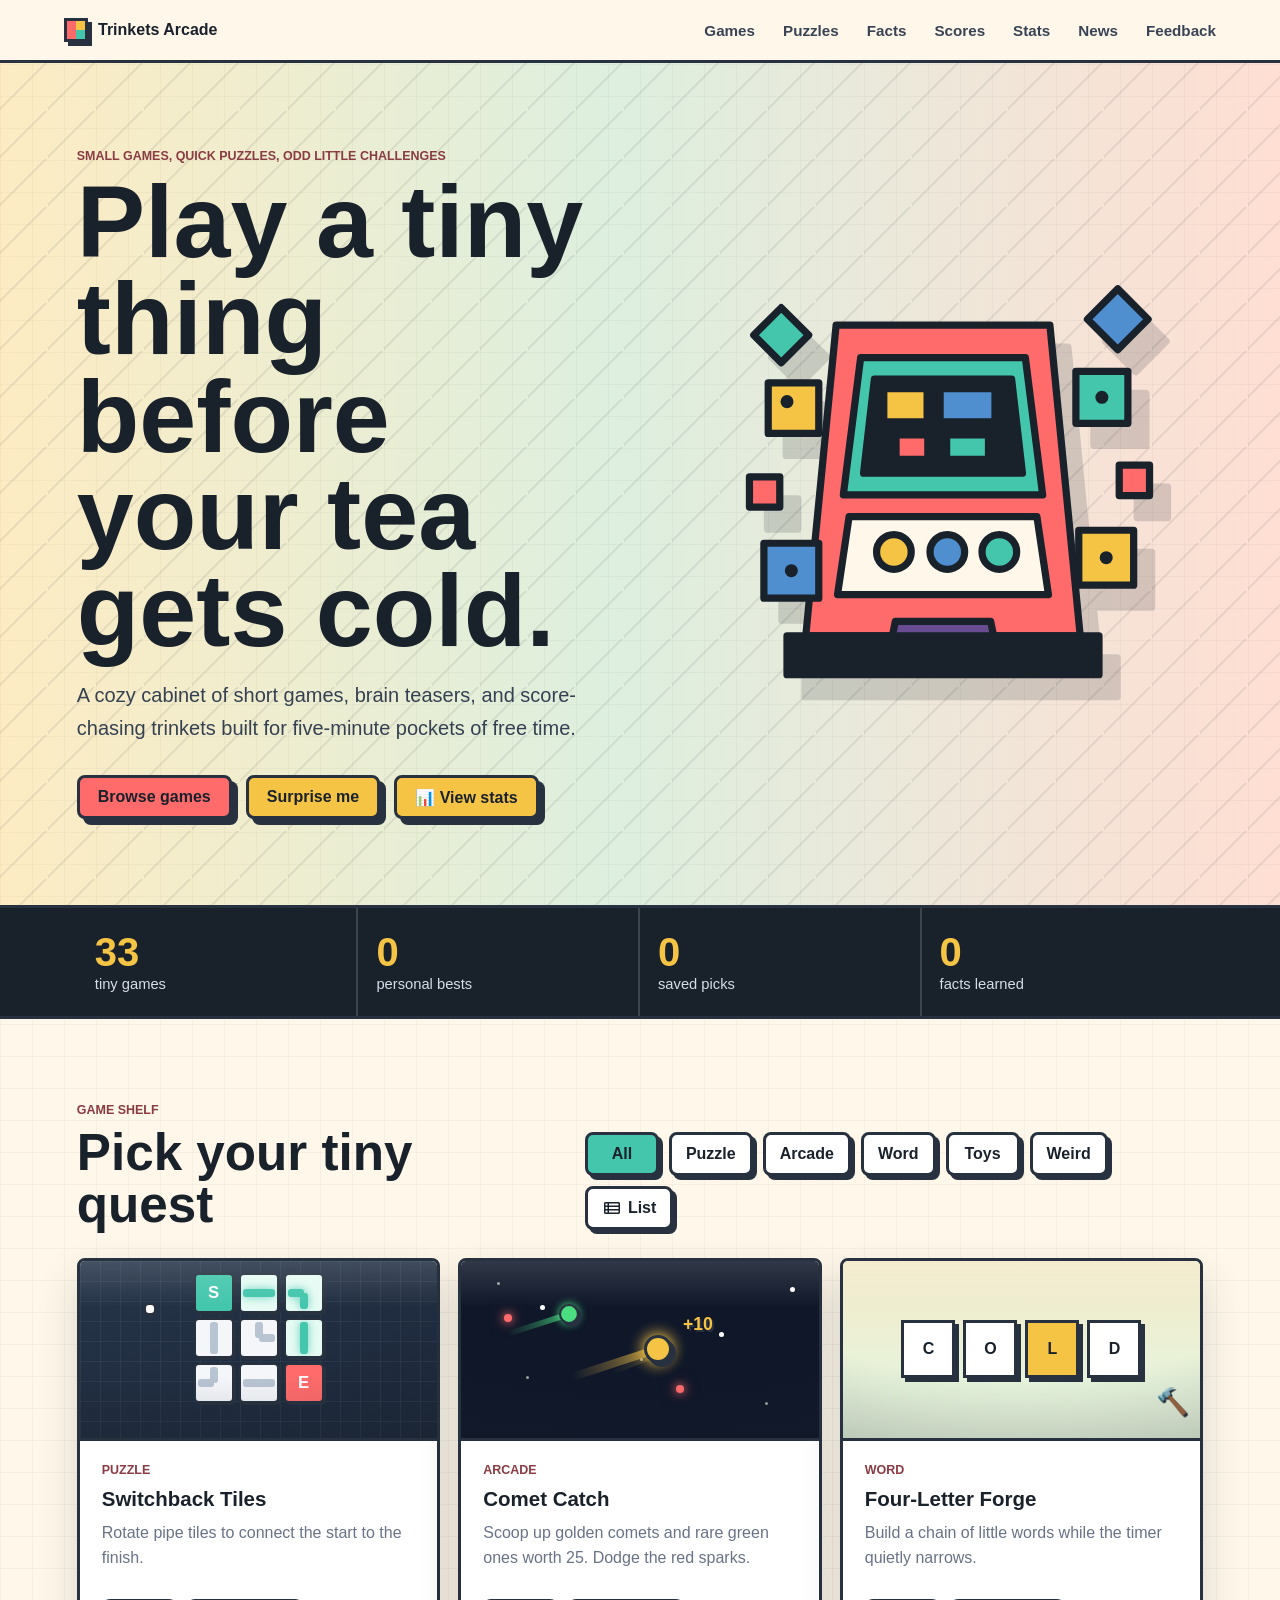
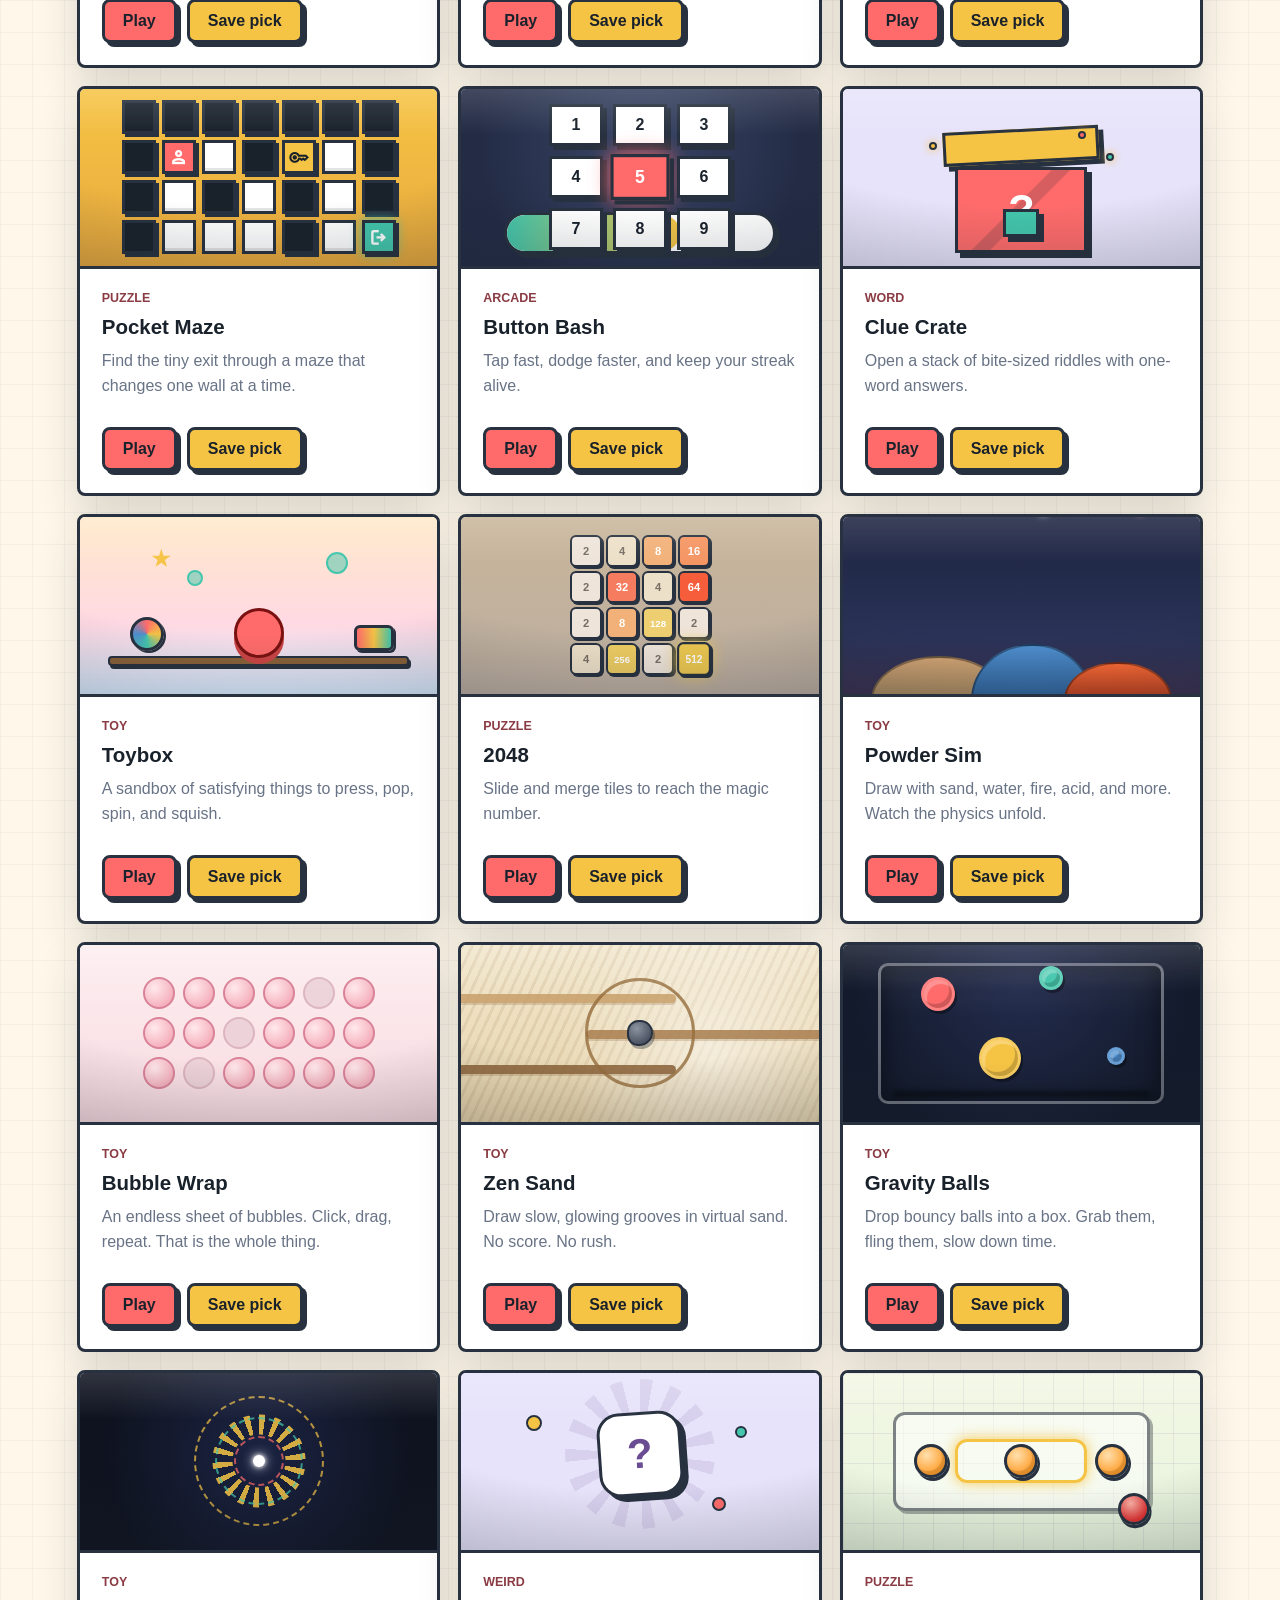
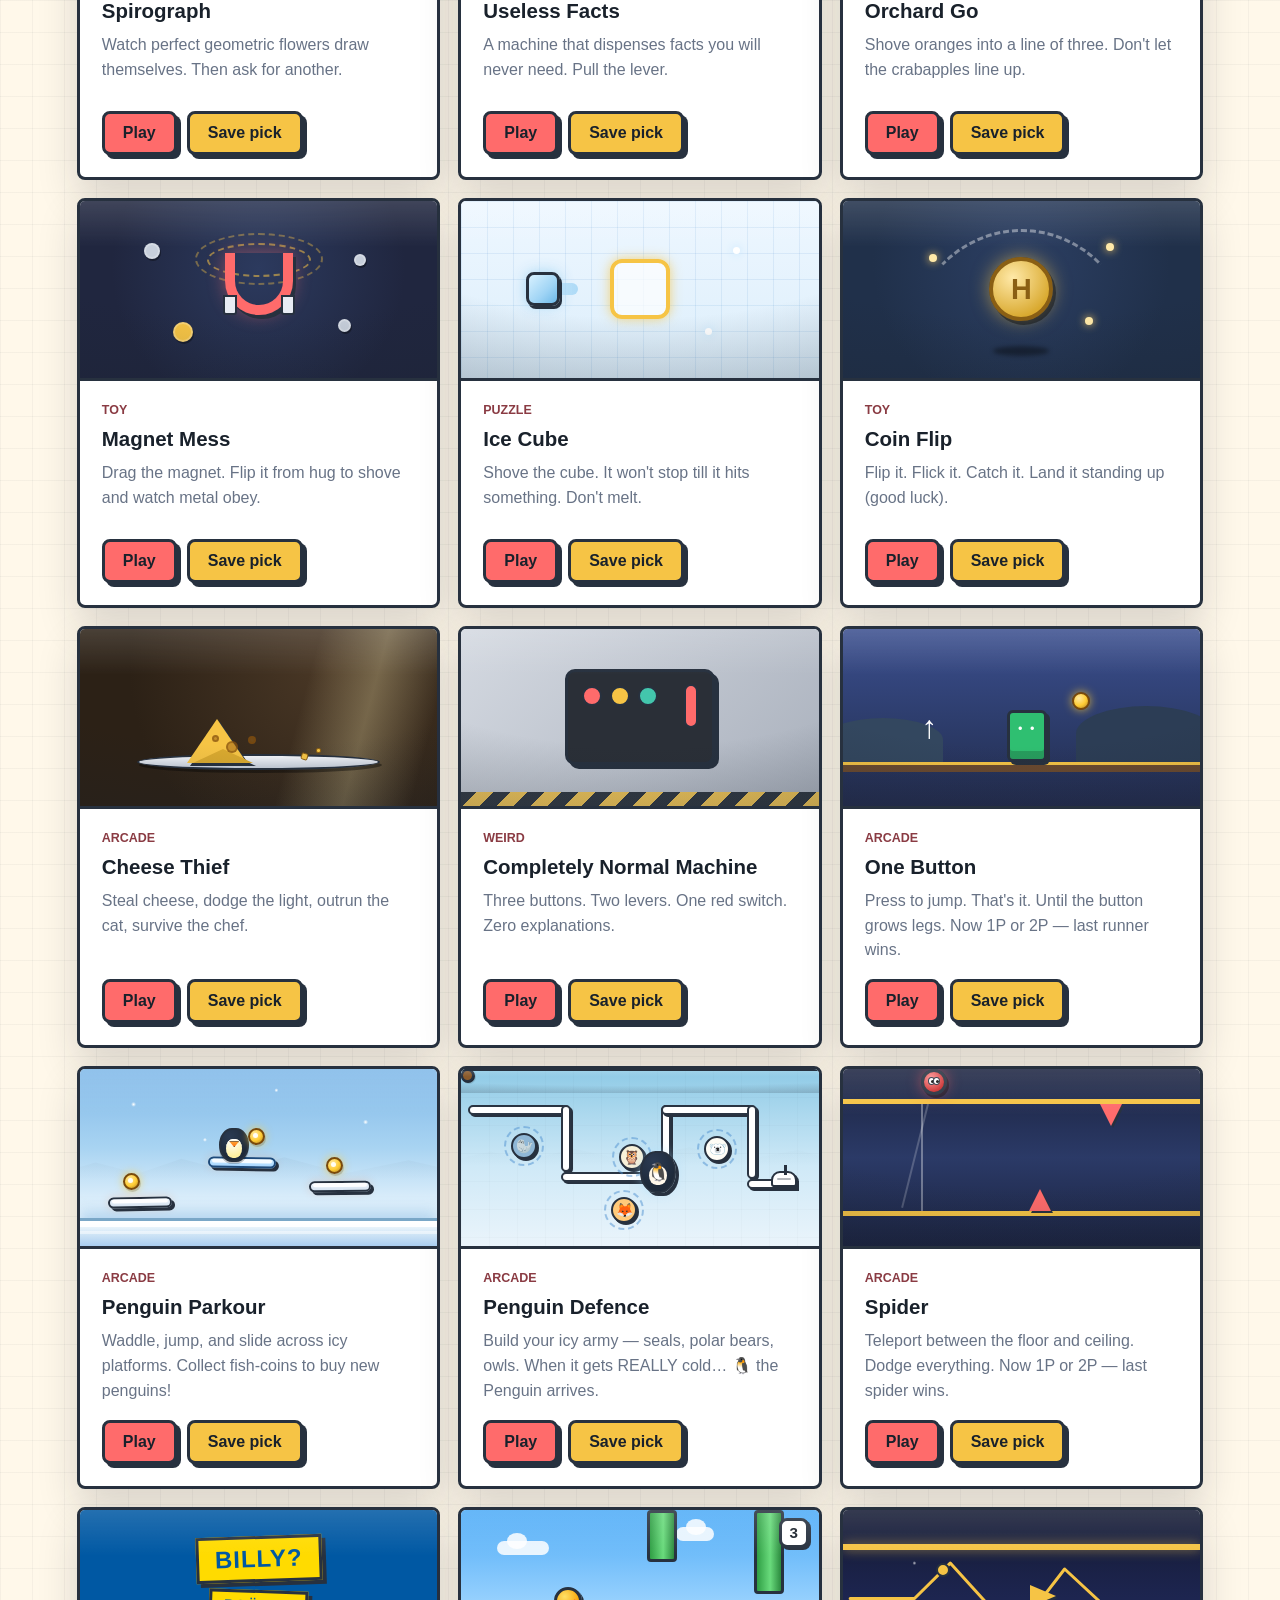
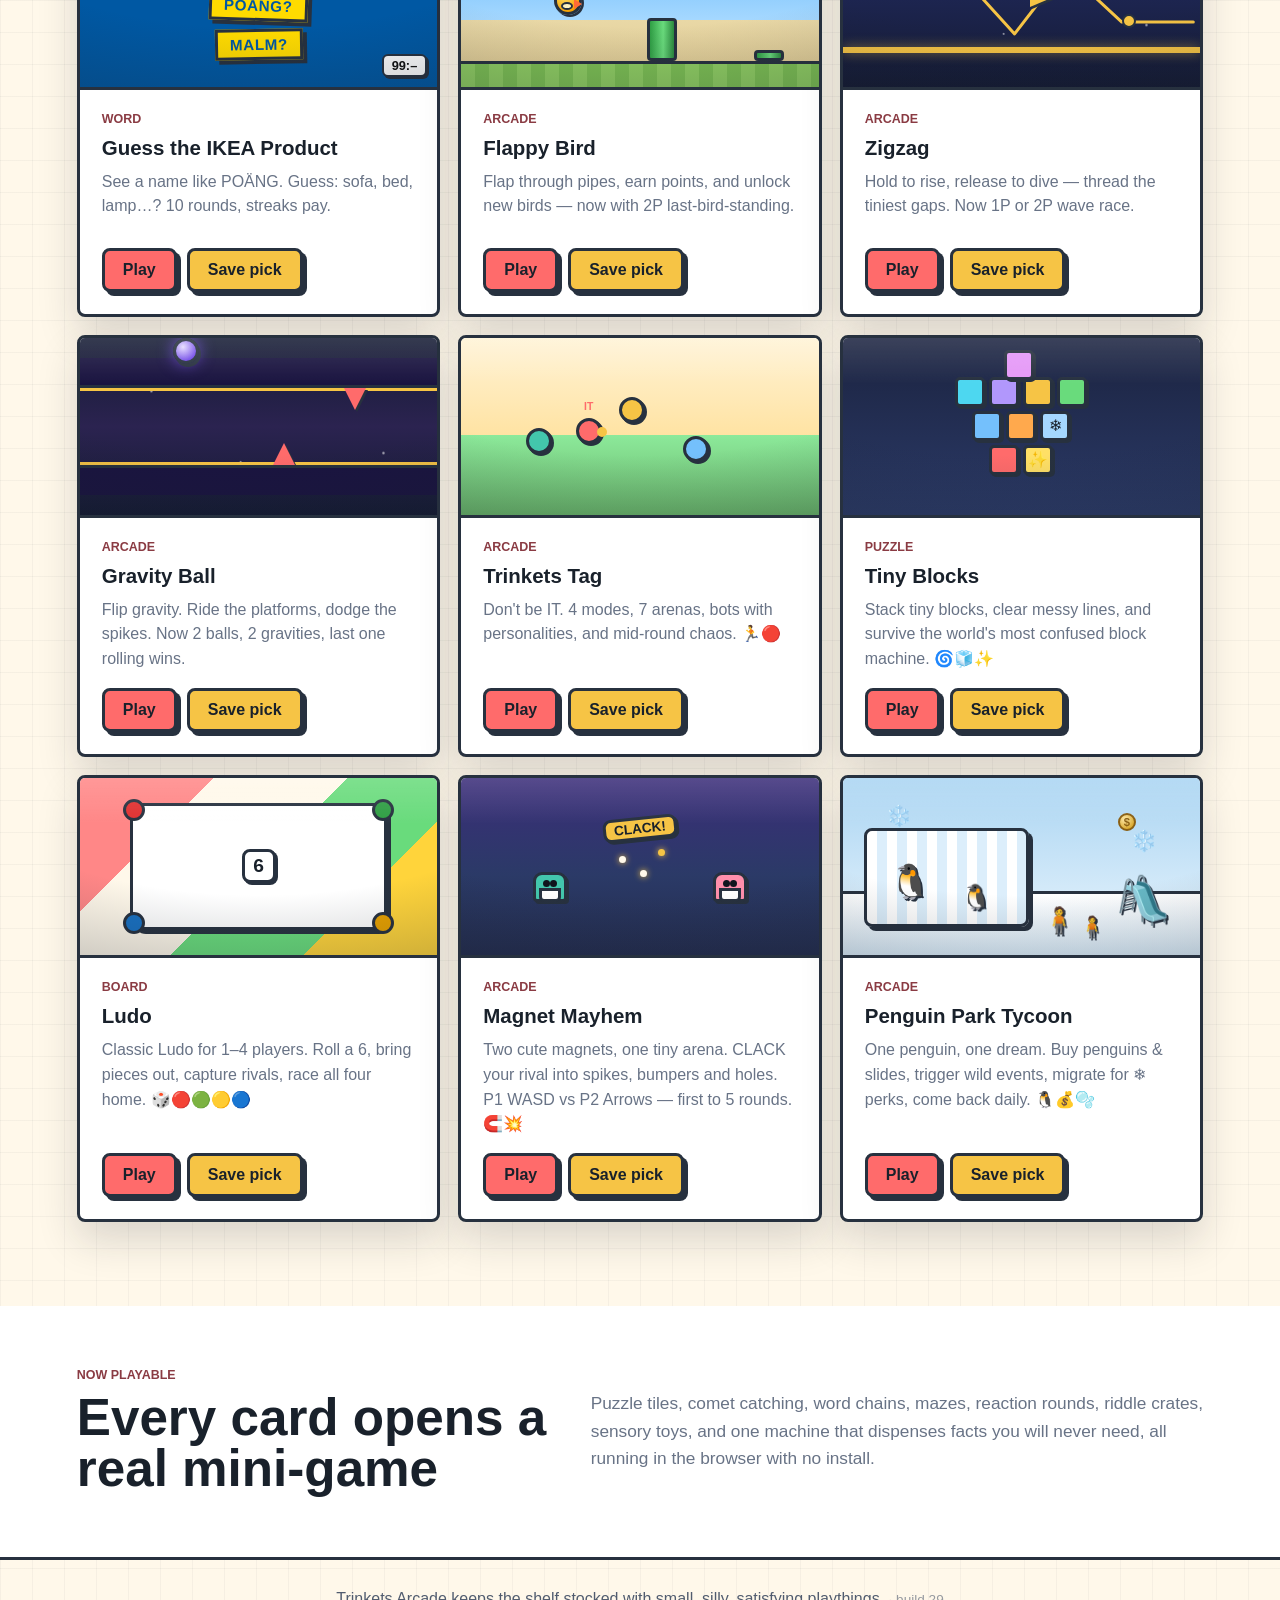
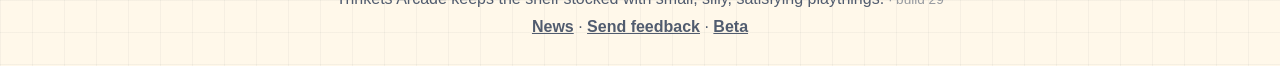
==== commit 24e3ebfe: "Stats: public popup, leaderboards stay beta" ====
--- a/embed.html
+++ b/embed.html
@@ -60,7 +60,7 @@
     <script src="magnet-mayhem.js?v=1"></script>
     <script src="tile-engine.js?v=29"></script>
     <script src="penguin-tycoon.js?v=29"></script>
-    <script src="leaderboards.js?v=2"></script>
+    <script src="leaderboards.js?v=8"></script>
     <script>
       (function bootEmbed() {
         const params = new URLSearchParams(location.search);
--- a/styles.css
+++ b/styles.css
@@ -5381,6 +5381,10 @@
 
   .t-board-wrap {
     width: min(100%, 560px, calc(100vh - 560px));
+  }
+
+  .game-layout .t-board-wrap {
+    width: min(calc(100% - 16px), 560px, calc(100vh - 560px)) !important;
   }
 
   .pipe-grid {
@@ -6891,7 +6895,6 @@
 .game-layout .defence-stage,
 .game-layout .toybox-grid,
 .game-layout .bw-sheet,
-.game-layout .t-board-wrap,
 .game-layout .ludo-main,
 .game-layout .ludo-mid,
 .powder-canvas-wrap > .powder-canvas {
@@ -6941,6 +6944,17 @@
   overflow: hidden !important;
 }
 
+/* 2048: always stay square, viewport-capped (RULES law: no scroll, d-pad visible) */
+.game-layout .t-board-wrap {
+  flex: 0 0 auto !important;
+  width: min(calc(100% - 16px), 560px, calc(100dvh - 560px)) !important;
+  height: auto !important;
+  max-height: 100% !important;
+  aspect-ratio: 1 !important;
+  margin: 8px auto !important;
+  overflow: hidden !important;
+}
+
 /* ── News / releases page (reads GitHub Releases, newest first) ── */
 .news-hero {
   display: flex;
@@ -7260,11 +7274,35 @@
   .news-hero { align-items: start; }
 }
 
-/* ── Leaderboards (local hall of fame) ── */
-.leaderboards {
-  padding: clamp(46px, 7vw, 84px) clamp(18px, 6vw, 88px);
+/* ── Leaderboards popup (hall of fame) ── */
+.lb-popup {
+  position: fixed;
+  inset: 0;
+  z-index: 30;
+  display: grid;
+  place-items: center;
+  padding: 16px;
+  background: rgba(25, 33, 43, 0.72);
+}
+
+.lb-popup-card {
+  width: min(980px, 100%);
+  max-height: calc(100dvh - 32px);
+  overflow: auto;
+  overscroll-behavior: contain;
+  padding: clamp(18px, 4vw, 32px);
   background: linear-gradient(180deg, #fffdf4 0%, var(--paper) 100%);
-  border-bottom: 3px solid var(--line);
+  border: 3px solid var(--line);
+  border-radius: 12px;
+  box-shadow: 8px 8px 0 rgba(0, 0, 0, 0.35);
+}
+
+.lb-popup-head {
+  position: sticky;
+  top: 0;
+  margin-bottom: 0;
+  padding-bottom: 12px;
+  background: linear-gradient(180deg, #fffdf4 0%, var(--paper) 100%);
 }
 
 .lb-sub {
@@ -7296,6 +7334,107 @@
 
 .lb-clear {
   min-height: 44px;
+}
+
+.lb-name-hint {
+  margin: 8px 0 0;
+  color: #8a3b43;
+  font-size: 0.88rem;
+  font-weight: 900;
+}
+
+.lb-stats {
+  display: grid;
+  gap: 4px;
+  margin-top: 12px;
+  padding: 12px 14px;
+  background: white;
+  border: 3px solid var(--line);
+  border-radius: 10px;
+  box-shadow: 4px 4px 0 var(--line);
+}
+
+.lb-stats:empty {
+  display: none;
+}
+
+.lb-stats-line {
+  margin: 0;
+  font-size: 0.92rem;
+}
+
+.lb-stats-foot {
+  margin: 4px 0 0;
+  color: var(--muted);
+  font-size: 0.8rem;
+  font-weight: 700;
+}
+
+.lb-stats-charts {
+  display: grid;
+  grid-template-columns: repeat(3, minmax(0, 1fr));
+  gap: 12px;
+  margin-top: 10px;
+}
+
+.lb-chart-card {
+  padding: 10px;
+  background: var(--cream);
+  border: 2px solid var(--line);
+  border-radius: 8px;
+}
+
+.lb-chart-title {
+  margin: 0 0 8px;
+  font-size: 0.9rem;
+}
+
+.lb-chart-body {
+  display: grid;
+  gap: 8px;
+  justify-items: center;
+}
+
+.lb-donut {
+  width: 120px;
+  height: 120px;
+}
+
+.lb-donut-center {
+  font-size: 22px;
+  font-weight: 900;
+  fill: var(--ink);
+}
+
+.lb-legend {
+  display: grid;
+  gap: 4px;
+  width: 100%;
+  margin: 0;
+  padding: 0;
+  list-style: none;
+  font-size: 0.8rem;
+  font-weight: 700;
+}
+
+.lb-legend li {
+  display: flex;
+  align-items: center;
+  gap: 6px;
+}
+
+.lb-dot {
+  flex: 0 0 auto;
+  width: 12px;
+  height: 12px;
+  border: 2px solid var(--line);
+  border-radius: 50%;
+}
+
+@media (max-width: 640px) {
+  .lb-stats-charts {
+    grid-template-columns: 1fr;
+  }
 }
 
 .lb-layout {
@@ -7469,7 +7608,7 @@
     grid-template-columns: repeat(auto-fill, minmax(160px, 1fr));
     max-height: none;
   }
-  .leaderboards .section-heading {
+  .lb-popup-card .section-heading {
     flex-direction: column;
     align-items: start;
   }
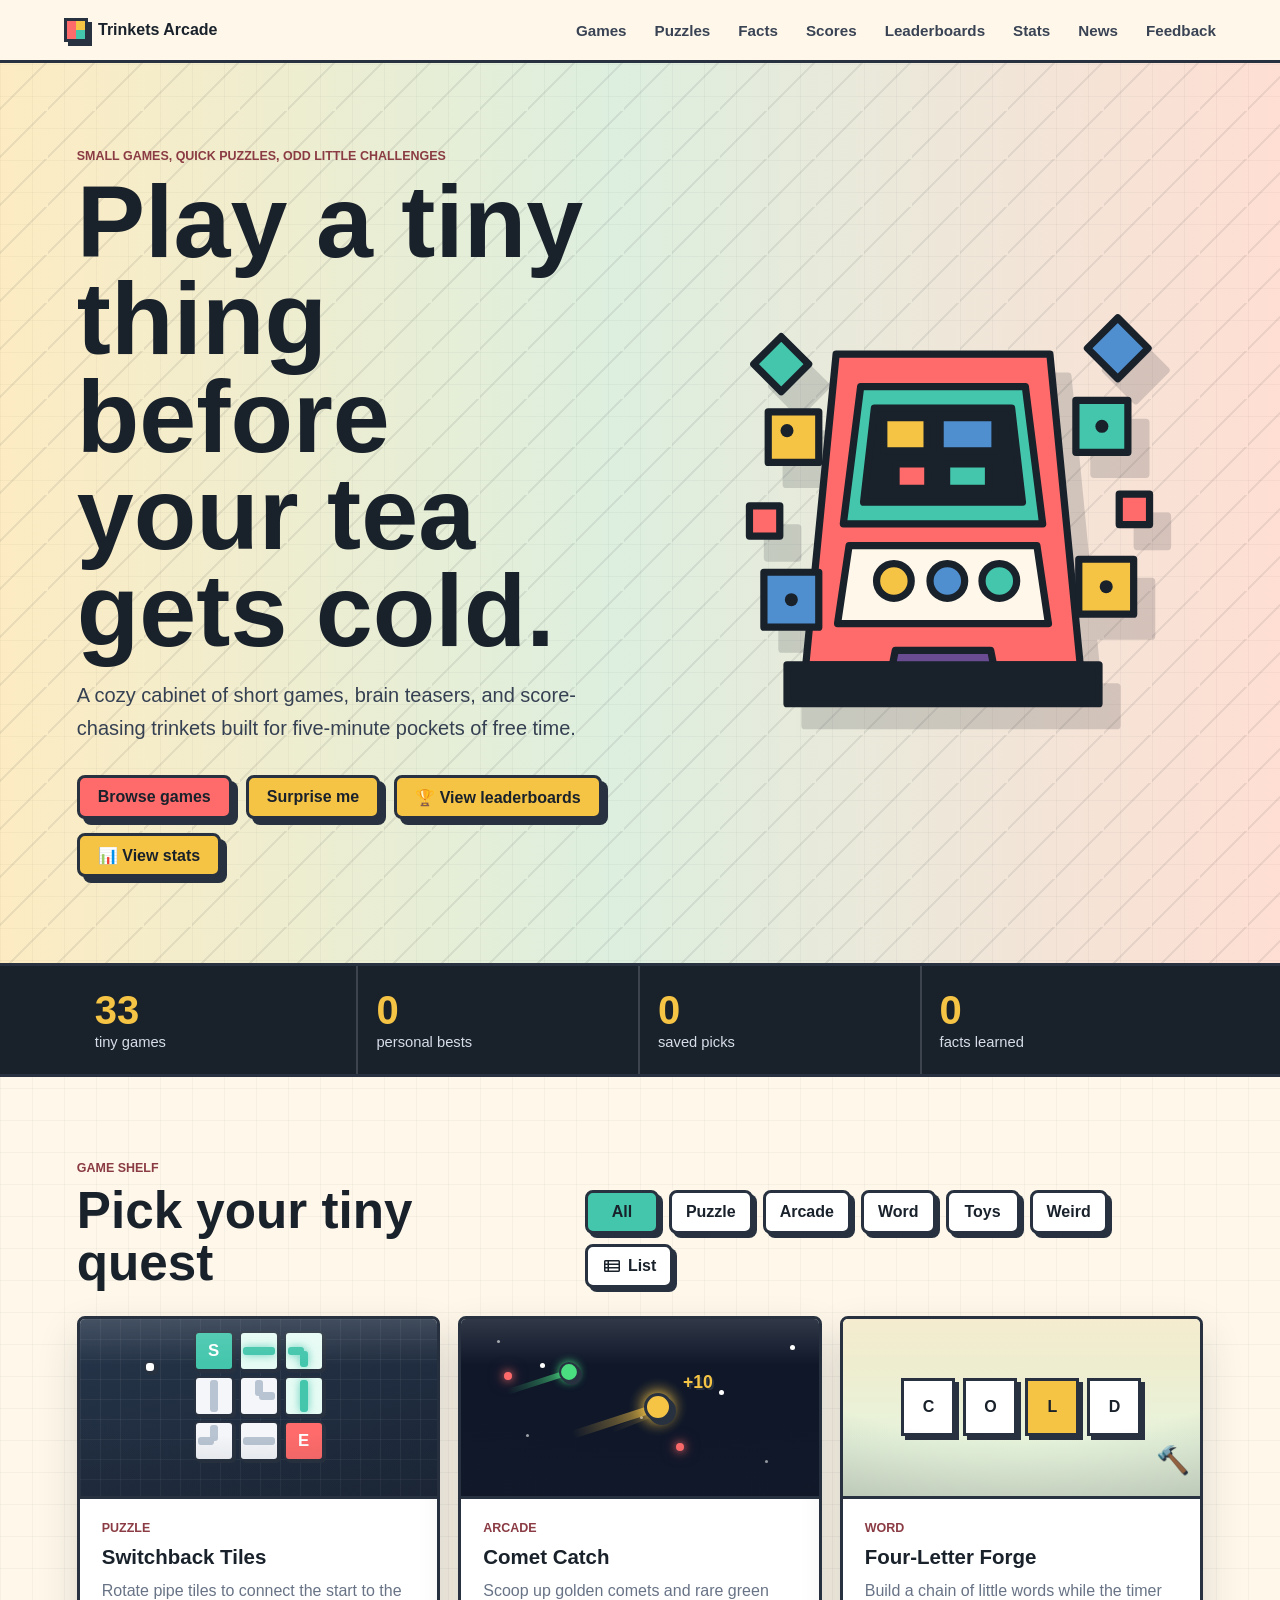
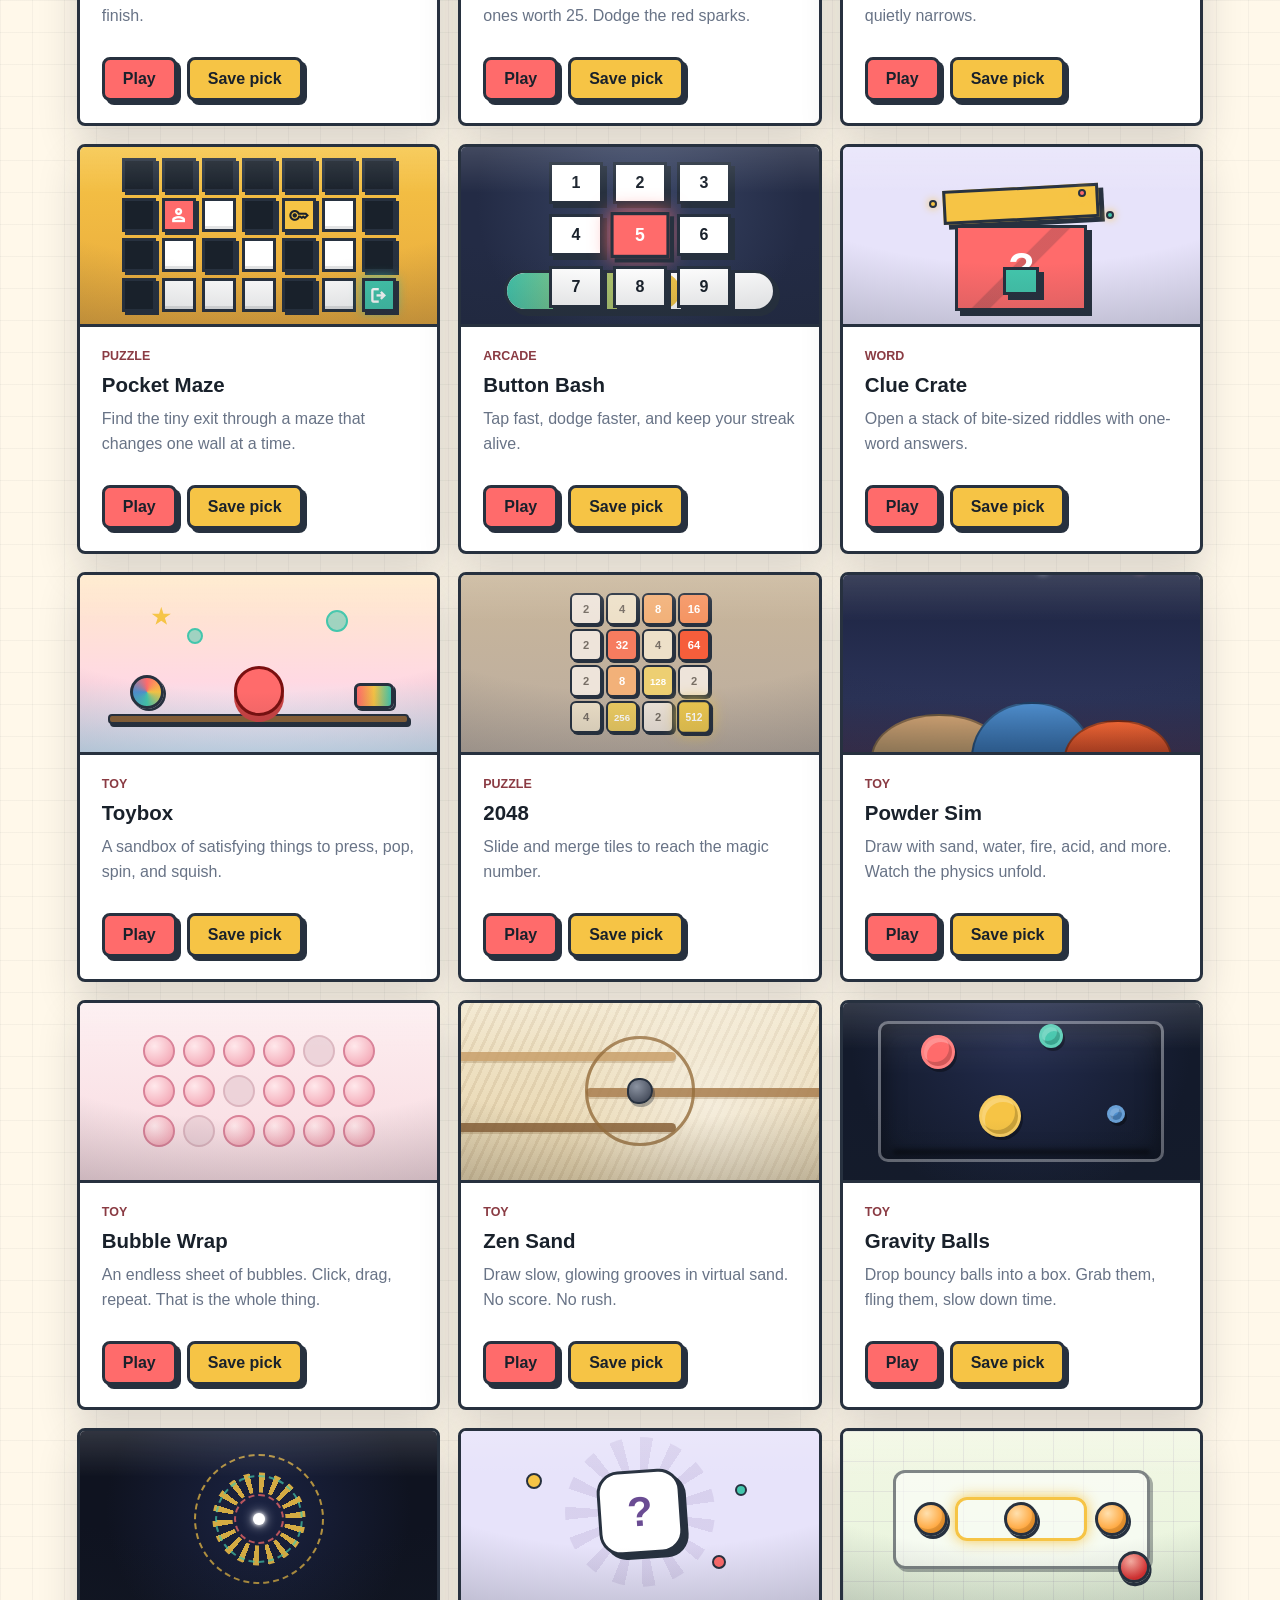
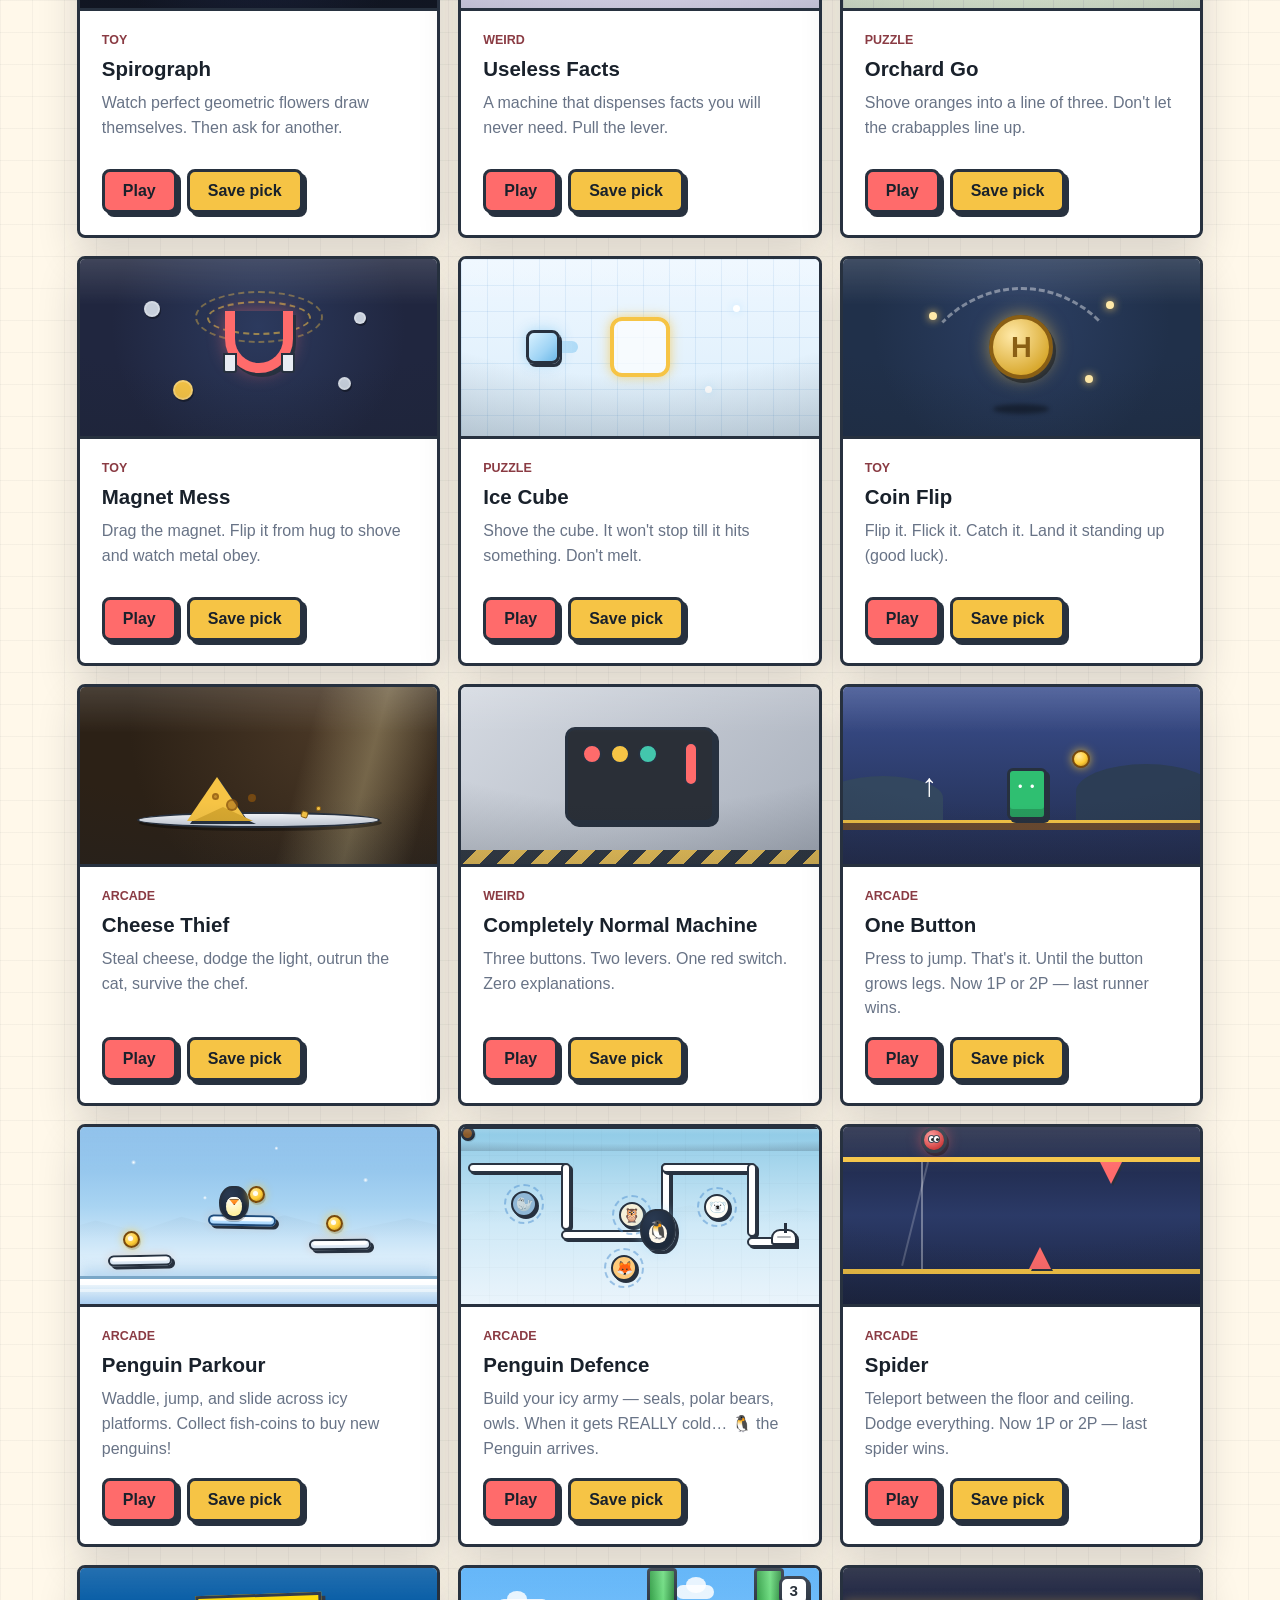
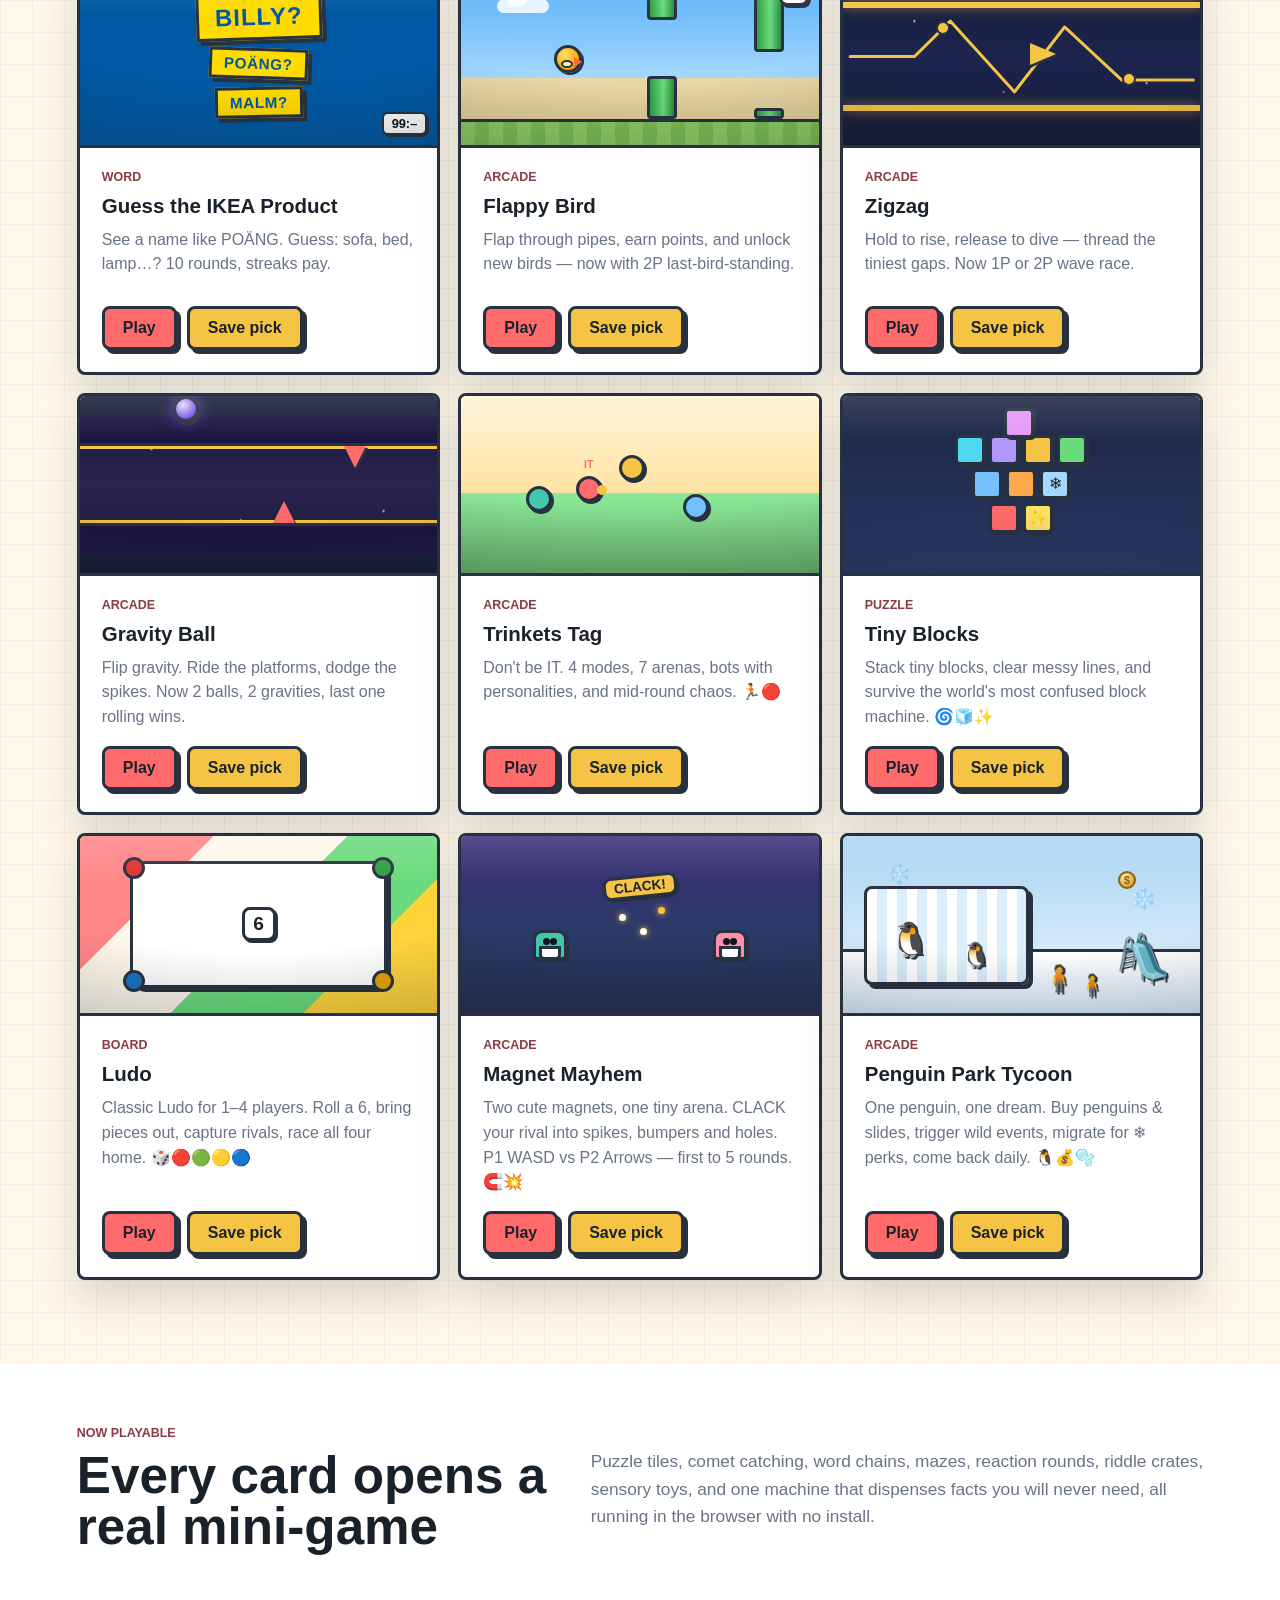
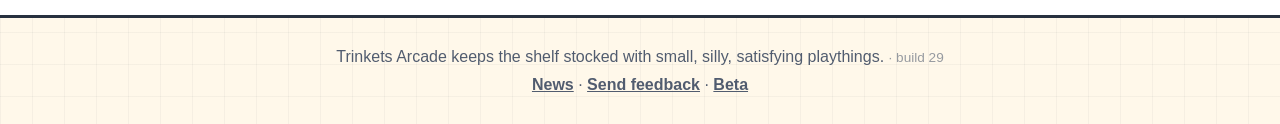
==== commit bd205431: "Leaderboards: public popup, badges and trophy shortcut for everyone" ====
--- a/embed.html
+++ b/embed.html
@@ -60,7 +60,7 @@
     <script src="magnet-mayhem.js?v=1"></script>
     <script src="tile-engine.js?v=29"></script>
     <script src="penguin-tycoon.js?v=29"></script>
-    <script src="leaderboards.js?v=8"></script>
+    <script src="leaderboards.js?v=10"></script>
     <script>
       (function bootEmbed() {
         const params = new URLSearchParams(location.search);
